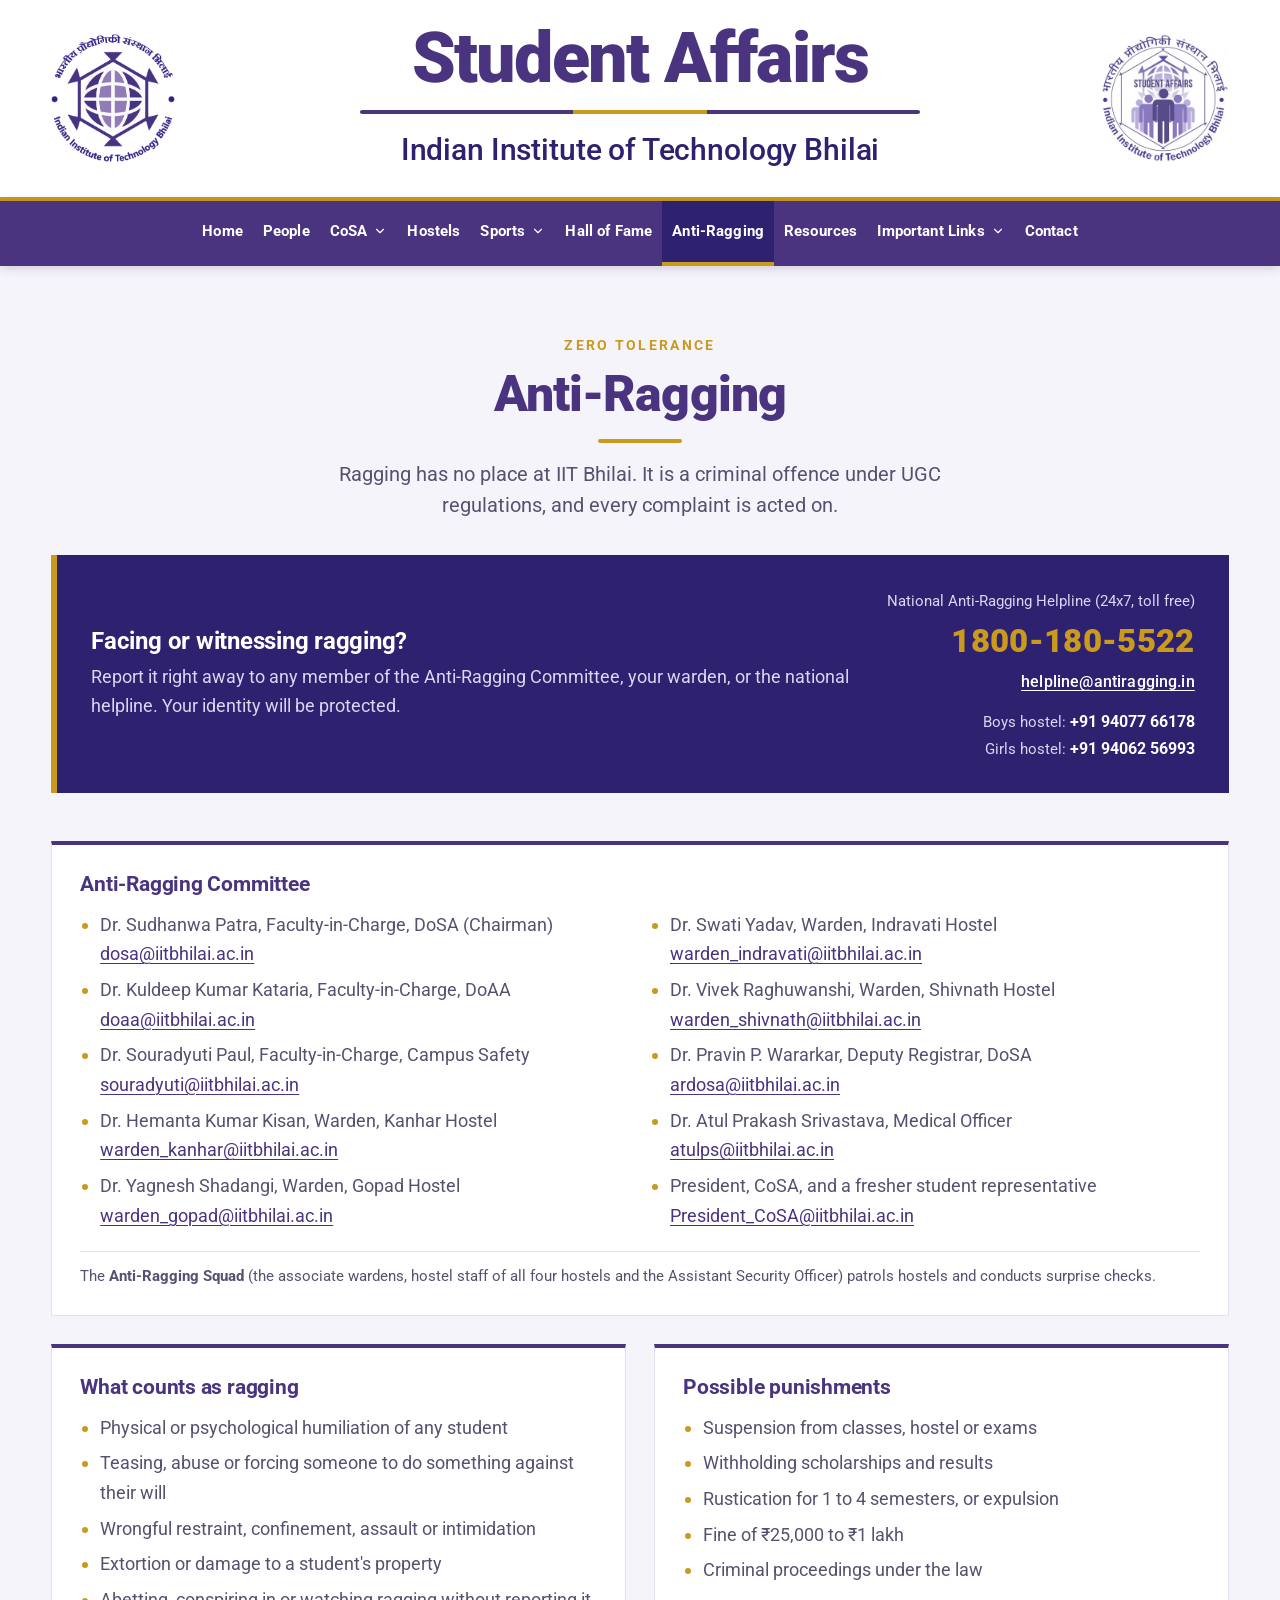
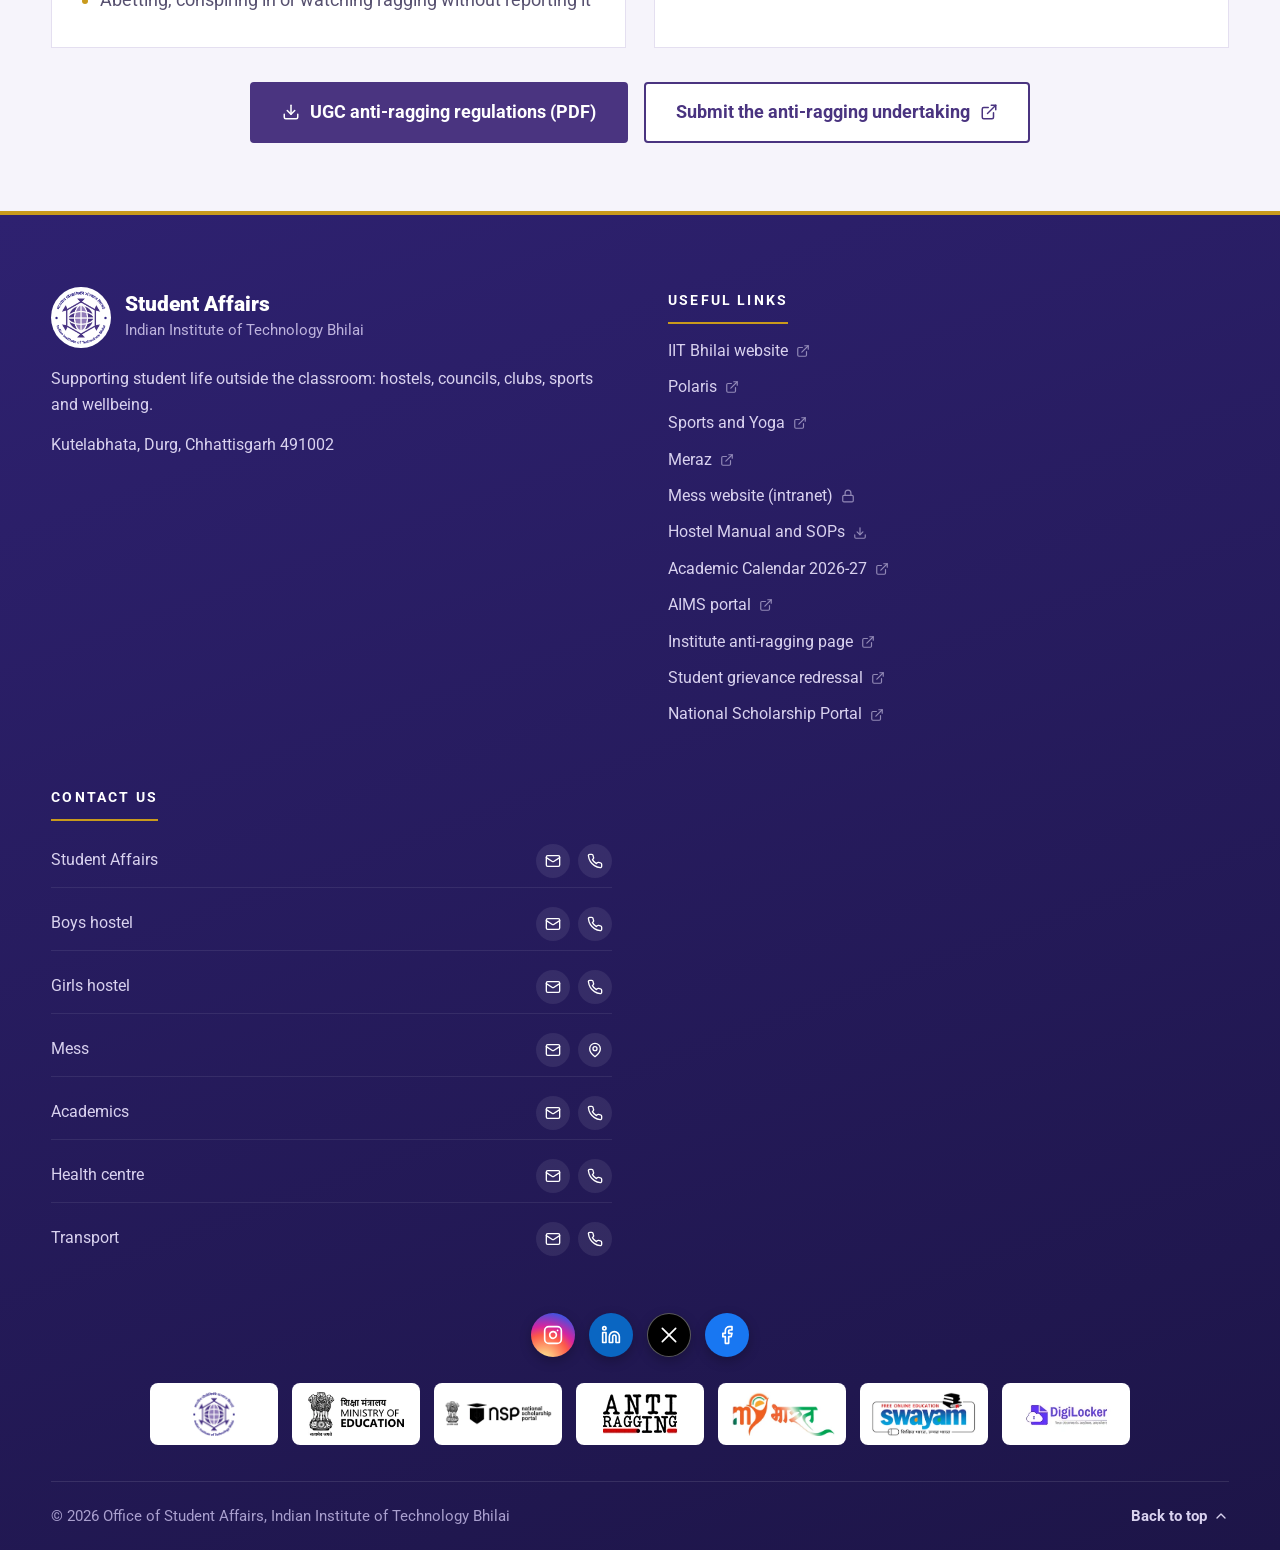
==== anti-ragging.html @ 5b567d20 "added separate pages for each section with shared navbar" ====
<!DOCTYPE html>
<html lang="en">
<head>
<meta charset="utf-8">
<meta name="viewport" content="width=device-width, initial-scale=1, viewport-fit=cover">
<meta name="color-scheme" content="light">
<meta name="description" content="Anti-ragging committee, helplines and UGC regulations at IIT Bhilai.">
<title>Anti-Ragging | Student Affairs, IIT Bhilai</title>
<link rel="icon" type="image/png" href="assets/img/logo/iit-bhilai-logo.png">
<link rel="preconnect" href="https://fonts.googleapis.com">
<link rel="preconnect" href="https://fonts.gstatic.com" crossorigin>
<link href="https://fonts.googleapis.com/css2?family=Roboto:wght@400;500;700;900&display=swap" rel="stylesheet">
<link rel="stylesheet" href="assets/css/style.css">
</head>
<body>
<span id="top"></span>

<svg width="0" height="0" style="position:absolute" aria-hidden="true">
  <symbol id="i-mail" viewBox="0 0 24 24"><rect width="20" height="16" x="2" y="4" rx="2"/><path d="m22 7-8.97 5.7a1.94 1.94 0 0 1-2.06 0L2 7"/></symbol>
  <symbol id="i-phone" viewBox="0 0 24 24"><path d="M22 16.92v3a2 2 0 0 1-2.18 2 19.79 19.79 0 0 1-8.63-3.07 19.5 19.5 0 0 1-6-6 19.79 19.79 0 0 1-3.07-8.67A2 2 0 0 1 4.11 2h3a2 2 0 0 1 2 1.72 12.84 12.84 0 0 0 .7 2.81 2 2 0 0 1-.45 2.11L8.09 9.91a16 16 0 0 0 6 6l1.27-1.27a2 2 0 0 1 2.11-.45 12.84 12.84 0 0 0 2.81.7A2 2 0 0 1 22 16.92z"/></symbol>
  <symbol id="i-ext" viewBox="0 0 24 24"><path d="M15 3h6v6"/><path d="M10 14 21 3"/><path d="M18 13v6a2 2 0 0 1-2 2H5a2 2 0 0 1-2-2V8a2 2 0 0 1 2-2h6"/></symbol>
  <symbol id="i-down" viewBox="0 0 24 24"><path d="m6 9 6 6 6-6"/></symbol>
  <symbol id="i-left" viewBox="0 0 24 24"><path d="m15 18-6-6 6-6"/></symbol>
  <symbol id="i-right" viewBox="0 0 24 24"><path d="m9 18 6-6-6-6"/></symbol>
  <symbol id="i-x" viewBox="0 0 24 24"><path d="M18 6 6 18M6 6l12 12"/></symbol>
  <symbol id="i-file" viewBox="0 0 24 24"><path d="M21 15v4a2 2 0 0 1-2 2H5a2 2 0 0 1-2-2v-4"/><path d="m7 10 5 5 5-5"/><path d="M12 15V3"/></symbol>
  <symbol id="i-insta" viewBox="0 0 24 24"><rect width="20" height="20" x="2" y="2" rx="5"/><path d="M16 11.37A4 4 0 1 1 12.63 8 4 4 0 0 1 16 11.37z"/><path d="M17.5 6.5h.01"/></symbol>
  <symbol id="i-linkedin" viewBox="0 0 24 24"><path d="M16 8a6 6 0 0 1 6 6v7h-4v-7a2 2 0 0 0-4 0v7h-4v-7a6 6 0 0 1 6-6z"/><rect width="4" height="12" x="2" y="9"/><circle cx="4" cy="4" r="2"/></symbol>
  <symbol id="i-fb" viewBox="0 0 24 24"><path d="M18 2h-3a5 5 0 0 0-5 5v3H7v4h3v8h4v-8h3l1-4h-4V7a1 1 0 0 1 1-1h3z"/></symbol>
  <symbol id="i-xlogo" viewBox="0 0 24 24"><path d="M4 4l16 16M20 4 4 20"/></symbol>
  <symbol id="i-yt" viewBox="0 0 24 24"><path d="M2.5 17a24.12 24.12 0 0 1 0-10 2 2 0 0 1 1.4-1.4 49.56 49.56 0 0 1 16.2 0A2 2 0 0 1 21.5 7a24.12 24.12 0 0 1 0 10 2 2 0 0 1-1.4 1.4 49.55 49.55 0 0 1-16.2 0A2 2 0 0 1 2.5 17"/><path d="m10 15 5-3-5-3z"/></symbol>
  <symbol id="i-pin" viewBox="0 0 24 24"><path d="M20 10c0 6-8 12-8 12s-8-6-8-12a8 8 0 0 1 16 0Z"/><circle cx="12" cy="10" r="3"/></symbol>
  <symbol id="i-lock" viewBox="0 0 24 24"><rect width="18" height="11" x="3" y="11" rx="2"/><path d="M7 11V7a5 5 0 0 1 10 0v4"/></symbol>
  <symbol id="i-web" viewBox="0 0 24 24"><circle cx="12" cy="12" r="10"/><path d="M12 2a14.5 14.5 0 0 0 0 20 14.5 14.5 0 0 0 0-20M2 12h20"/></symbol>
</svg>

<header class="masthead">
  <div class="wrap">
    <a class="logo-main" href="index.html"><img src="assets/img/logo/iit-bhilai-logo.png" alt="Indian Institute of Technology Bhilai logo" width="124" height="128"></a>
    <div class="titleblock">
      <h1>Student Affairs</h1>
      <div class="rule" role="presentation"></div>
      <p>Indian Institute of Technology Bhilai</p>
    </div>
    <div class="logo-2"><img src="assets/img/logo/student-affairs-logo.webp" alt="Student Affairs, IIT Bhilai logo" width="128" height="128"></div>
  </div>
</header>

<nav class="nav" aria-label="Main">
  <div class="wrap">
    <button class="nav-toggle" id="navToggle" aria-expanded="false" aria-controls="menu"><span class="bars"></span>Menu</button>
    <ul class="menu" id="menu">
      <li><a href="index.html">Home</a></li>
      <li><a href="people.html">People</a></li>
      <li class="has-sub"><a href="cosa.html">CoSA <svg class="ico caret"><use href="#i-down"/></svg></a>
        <ul class="sub">
          <li><a href="cosa.html#cosa">Council of Student Affairs<small>Council and major events</small></a></li>
          <li><a href="cosa.html#meraz">Meraz<small>The annual techno-cultural fest</small></a></li>
          <li><a href="cosa.html#clubs">Clubs<small>Cultural, sci-tech and societies</small></a></li>
        </ul>
      </li>
      <li><a href="hostels.html">Hostels</a></li>
      <li class="has-sub"><a href="sports.html">Sports <svg class="ico caret"><use href="#i-down"/></svg></a>
        <ul class="sub">
          <li><a href="sports.html#sports">Sports and grounds<small>Clubs, courts and Prayatna</small></a></li>
          <li><a href="sports.html#gym">Gym<small>Timings and photos</small></a></li>
          <li><a href="https://sportsandyoga.iitbhilai.ac.in/index.html" target="_blank" rel="noopener">Sports and Yoga site<small>Events, Prayatna and contact</small></a></li>
        </ul>
      </li>
      <li><a href="hall-of-fame.html">Hall of Fame</a></li>
      <li><a href="anti-ragging.html" class="active">Anti-Ragging</a></li>
      <li><a href="resources.html">Resources</a></li>
      <li class="has-sub"><a href="important-links.html">Important Links <svg class="ico caret"><use href="#i-down"/></svg></a>
        <ul class="sub">
          <li><a href="https://polaris.iitbhilai.ac.in/" target="_blank" rel="noopener">Polaris <svg class="ico ext-ico"><use href="#i-ext"/></svg></a></li>
          <li><a href="https://aimsportal.iitbhilai.ac.in/iitbhAims/" target="_blank" rel="noopener">AIMS portal <svg class="ico ext-ico"><use href="#i-ext"/></svg></a></li>
          <li><a href="https://mess.iitbhilai.ac.in/" target="_blank" rel="noopener">Mess website<small>Campus network only</small></a></li>
          <li><a href="https://meraz.iitbhilai.ac.in/" target="_blank" rel="noopener">Meraz <svg class="ico ext-ico"><use href="#i-ext"/></svg></a></li>
          <li><a href="https://www.iitbhilai.ac.in/index.php?pid=placement" target="_blank" rel="noopener">CCPS <svg class="ico ext-ico"><use href="#i-ext"/></svg></a></li>
          <li><a href="https://sac.iitbhilai.ac.in/" target="_blank" rel="noopener">Alumni <svg class="ico ext-ico"><use href="#i-ext"/></svg></a></li>
          <li><a href="important-links.html#portals">Government portals<small>Scholarships, helplines, learning</small></a></li>
        </ul>
      </li>
      <li><a href="contact.html">Contact</a></li>
    </ul>
  </div>
</nav>

<main>

<section id="anti-ragging" class="tint">
  <div class="wrap">
    <div class="head">
      <span class="eyebrow">Zero tolerance</span>
      <h2>Anti-Ragging</h2>
      <p class="lead">Ragging has no place at IIT Bhilai. It is a criminal offence under UGC regulations, and every complaint is acted on.</p>
    </div>
    <div class="alert">
      <div>
        <h3>Facing or witnessing ragging?</h3>
        <p>Report it right away to any member of the Anti-Ragging Committee, your warden, or the national helpline. Your identity will be protected.</p>
      </div>
      <div class="helpline">
        <small>National Anti-Ragging Helpline (24x7, toll free)</small>
        <a href="tel:18001805522">1800-180-5522</a>
        <a class="mail" href="mailto:helpline@antiragging.in">helpline@antiragging.in</a>
        <small class="hostel-lines">Boys hostel: <a href="tel:+919407766178">+91 94077 66178</a><br>Girls hostel: <a href="tel:+919406256993">+91 94062 56993</a></small>
      </div>
    </div>
    <div class="ar-grid">
      <div class="ar-card committee">
        <h3>Anti-Ragging Committee</h3>
        <ul>
          <li>Dr. Sudhanwa Patra, Faculty-in-Charge, DoSA (Chairman)<br><a href="mailto:dosa@iitbhilai.ac.in">dosa@iitbhilai.ac.in</a></li>
          <li>Dr. Kuldeep Kumar Kataria, Faculty-in-Charge, DoAA<br><a href="mailto:doaa@iitbhilai.ac.in">doaa@iitbhilai.ac.in</a></li>
          <li>Dr. Souradyuti Paul, Faculty-in-Charge, Campus Safety<br><a href="mailto:souradyuti@iitbhilai.ac.in">souradyuti@iitbhilai.ac.in</a></li>
          <li>Dr. Hemanta Kumar Kisan, Warden, Kanhar Hostel<br><a href="mailto:warden_kanhar@iitbhilai.ac.in">warden_kanhar@iitbhilai.ac.in</a></li>
          <li>Dr. Yagnesh Shadangi, Warden, Gopad Hostel<br><a href="mailto:warden_gopad@iitbhilai.ac.in">warden_gopad@iitbhilai.ac.in</a></li>
          <li>Dr. Swati Yadav, Warden, Indravati Hostel<br><a href="mailto:warden_indravati@iitbhilai.ac.in">warden_indravati@iitbhilai.ac.in</a></li>
          <li>Dr. Vivek Raghuwanshi, Warden, Shivnath Hostel<br><a href="mailto:warden_shivnath@iitbhilai.ac.in">warden_shivnath@iitbhilai.ac.in</a></li>
          <li>Dr. Pravin P. Wararkar, Deputy Registrar, DoSA<br><a href="mailto:ardosa@iitbhilai.ac.in">ardosa@iitbhilai.ac.in</a></li>
          <li>Dr. Atul Prakash Srivastava, Medical Officer<br><a href="mailto:atulps@iitbhilai.ac.in">atulps@iitbhilai.ac.in</a></li>
          <li>President, CoSA, and a fresher student representative<br><a href="mailto:President_CoSA@iitbhilai.ac.in">President_CoSA@iitbhilai.ac.in</a></li>
        </ul>
        <p class="ar-note">The <b>Anti-Ragging Squad</b> (the associate wardens, hostel staff of all four hostels and the Assistant Security Officer) patrols hostels and conducts surprise checks.</p>
      </div>
      <div class="ar-card">
        <h3>What counts as ragging</h3>
        <ul>
          <li>Physical or psychological humiliation of any student</li>
          <li>Teasing, abuse or forcing someone to do something against their will</li>
          <li>Wrongful restraint, confinement, assault or intimidation</li>
          <li>Extortion or damage to a student's property</li>
          <li>Abetting, conspiring in or watching ragging without reporting it</li>
        </ul>
      </div>
      <div class="ar-card">
        <h3>Possible punishments</h3>
        <ul>
          <li>Suspension from classes, hostel or exams</li>
          <li>Withholding scholarships and results</li>
          <li>Rustication for 1 to 4 semesters, or expulsion</li>
          <li>Fine of ₹25,000 to ₹1 lakh</li>
          <li>Criminal proceedings under the law</li>
        </ul>
      </div>
    </div>
    <div class="btns">
      <a class="btn primary" href="assets/docs/anti-ragging-ugc-regulations.pdf" target="_blank" rel="noopener"><svg class="ico"><use href="#i-file"/></svg>UGC anti-ragging regulations (PDF)</a>
      <a class="btn ghost" href="https://www.antiragging.in/" target="_blank" rel="noopener">Submit the anti-ragging undertaking <svg class="ico"><use href="#i-ext"/></svg></a>
    </div>
  </div>
</section>

</main>

<footer class="site-footer">
  <div class="wrap">
    <div class="f-grid">
      <div>
        <div class="f-brand"><img src="assets/img/logo/iit-bhilai-logo.png" alt="" width="60" height="62"><div><strong>Student Affairs</strong><span>Indian Institute of Technology Bhilai</span></div></div>
        <p>Supporting student life outside the classroom: hostels, councils, clubs, sports and wellbeing.</p>
        <p>Kutelabhata, Durg, Chhattisgarh 491002</p>
      </div>
      <div>
        <p class="f-title">Useful links</p>
        <ul class="f-list">
          <li><a href="https://www.iitbhilai.ac.in/" target="_blank" rel="noopener">IIT Bhilai website <svg class="ico"><use href="#i-ext"/></svg></a></li>
          <li><a href="https://polaris.iitbhilai.ac.in/" target="_blank" rel="noopener">Polaris <svg class="ico"><use href="#i-ext"/></svg></a></li>
          <li><a href="https://sportsandyoga.iitbhilai.ac.in/index.html" target="_blank" rel="noopener">Sports and Yoga <svg class="ico"><use href="#i-ext"/></svg></a></li>
          <li><a href="https://meraz.iitbhilai.ac.in/" target="_blank" rel="noopener">Meraz <svg class="ico"><use href="#i-ext"/></svg></a></li>
          <li><a href="https://mess.iitbhilai.ac.in/" target="_blank" rel="noopener">Mess website (intranet) <svg class="ico"><use href="#i-lock"/></svg></a></li>
          <li><a href="assets/docs/Hostel%20Manual%20_Updated(new).pdf" target="_blank" rel="noopener">Hostel Manual and SOPs <svg class="ico"><use href="#i-file"/></svg></a></li>
          <li><a href="https://www.iitbhilai.ac.in/index.php?pid=acad_course_2026_27M" target="_blank" rel="noopener">Academic Calendar 2026-27 <svg class="ico"><use href="#i-ext"/></svg></a></li>
          <li><a href="https://aimsportal.iitbhilai.ac.in/iitbhAims/" target="_blank" rel="noopener">AIMS portal <svg class="ico"><use href="#i-ext"/></svg></a></li>
          <li><a href="https://www.iitbhilai.ac.in/index.php?pid=anti_ragging" target="_blank" rel="noopener">Institute anti-ragging page <svg class="ico"><use href="#i-ext"/></svg></a></li>
          <li><a href="https://www.iitbhilai.ac.in/index.php?pid=student_grievance" target="_blank" rel="noopener">Student grievance redressal <svg class="ico"><use href="#i-ext"/></svg></a></li>
          <li><a href="https://scholarships.gov.in/" target="_blank" rel="noopener">National Scholarship Portal <svg class="ico"><use href="#i-ext"/></svg></a></li>
        </ul>
      </div>
      <div>
        <p class="f-title">Contact us</p>
        <ul class="f-list f-contacts">
          <li><span>Student Affairs</span><span class="acts"><a href="mailto:studentaffairs@iitbhilai.ac.in" aria-label="Email Student Affairs"><svg class="ico"><use href="#i-mail"/></svg></a><a href="tel:07882991608" aria-label="Call Student Affairs"><svg class="ico"><use href="#i-phone"/></svg></a></span></li>
          <li><span>Boys hostel</span><span class="acts"><a href="mailto:hostel_gopad@iitbhilai.ac.in" aria-label="Email boys hostel"><svg class="ico"><use href="#i-mail"/></svg></a><a href="tel:+919424283715" aria-label="Call boys hostel"><svg class="ico"><use href="#i-phone"/></svg></a></span></li>
          <li><span>Girls hostel</span><span class="acts"><a href="mailto:hostel_indravati@iitbhilai.ac.in" aria-label="Email girls hostel"><svg class="ico"><use href="#i-mail"/></svg></a><a href="tel:+919406256993" aria-label="Call girls hostel"><svg class="ico"><use href="#i-phone"/></svg></a></span></li>
          <li><span>Mess</span><span class="acts"><a href="mailto:messcoordinator@iitbhilai.ac.in" aria-label="Email the mess coordinator"><svg class="ico"><use href="#i-mail"/></svg></a><a href="https://maps.app.goo.gl/VnPGnJqzifBFkQjk9" target="_blank" rel="noopener" aria-label="Mess location on Google Maps"><svg class="ico"><use href="#i-pin"/></svg></a></span></li>
          <li><span>Academics</span><span class="acts"><a href="mailto:academics@iitbhilai.ac.in" aria-label="Email academics office"><svg class="ico"><use href="#i-mail"/></svg></a><a href="tel:07882991609" aria-label="Call academics office"><svg class="ico"><use href="#i-phone"/></svg></a></span></li>
          <li><span>Health centre</span><span class="acts"><a href="mailto:healthcenter@iitbhilai.ac.in" aria-label="Email health centre"><svg class="ico"><use href="#i-mail"/></svg></a><a href="tel:+919424283691" aria-label="Call health centre"><svg class="ico"><use href="#i-phone"/></svg></a></span></li>
          <li><span>Transport</span><span class="acts"><a href="mailto:traveldesk@iitbhilai.ac.in" aria-label="Email travel desk"><svg class="ico"><use href="#i-mail"/></svg></a><a href="tel:+919907940717" aria-label="Call travel desk"><svg class="ico"><use href="#i-phone"/></svg></a></span></li>
        </ul>
      </div>
    </div>
    <div class="f-social" aria-label="Social media">
      <a href="https://www.instagram.com/cosa_iitbhilai/" target="_blank" rel="noopener" class="s-insta" aria-label="CoSA on Instagram"><svg class="ico"><use href="#i-insta"/></svg></a>
      <a href="https://www.linkedin.com/school/iit-bhilai/" target="_blank" rel="noopener" class="s-linkedin" aria-label="IIT Bhilai on LinkedIn"><svg class="ico"><use href="#i-linkedin"/></svg></a>
      <a href="https://x.com/IIT_Bhilai" target="_blank" rel="noopener" class="s-x" aria-label="IIT Bhilai on X"><svg class="ico"><use href="#i-xlogo"/></svg></a>
      <a href="https://www.facebook.com/iit.bh/" target="_blank" rel="noopener" class="s-fb" aria-label="IIT Bhilai on Facebook"><svg class="ico"><use href="#i-fb"/></svg></a>
      <!-- <a href="https://youtube.com/@smp_iit_bhilai" target="_blank" rel="noopener" class="s-yt" aria-label="SMP IIT Bhilai on YouTube"><svg class="ico"><use href="#i-yt"/></svg></a> -->
    </div>
    <div class="f-logos" aria-label="Useful websites">
      <a href="https://www.iitbhilai.ac.in/" target="_blank" rel="noopener" title="IIT Bhilai"><img src="assets/img/logo/iit-bhilai-logo.png" alt="IIT Bhilai" loading="lazy"></a>
      <a href="https://www.education.gov.in/" target="_blank" rel="noopener" title="Ministry of Education"><img src="assets/img/footer/moe.webp" alt="Ministry of Education" loading="lazy"></a>
      <a href="https://scholarships.gov.in/" target="_blank" rel="noopener" title="National Scholarship Portal"><img src="assets/img/footer/nsp.webp" alt="National Scholarship Portal" loading="lazy"></a>
      <a href="https://www.antiragging.in/" target="_blank" rel="noopener" title="National Anti-Ragging Portal"><img src="assets/img/footer/antiragging.webp" alt="National Anti-Ragging Portal" loading="lazy"></a>
      <a href="https://mybharat.gov.in/" target="_blank" rel="noopener" title="MY Bharat"><img src="assets/img/footer/mybharat.webp" alt="MY Bharat" loading="lazy"></a>
      <a href="https://swayam.gov.in/" target="_blank" rel="noopener" title="SWAYAM"><img src="assets/img/footer/swayam.webp" alt="SWAYAM" loading="lazy"></a>
      <a href="https://www.digilocker.gov.in/" target="_blank" rel="noopener" title="DigiLocker"><img src="assets/img/footer/digilocker.webp" alt="DigiLocker" loading="lazy"></a>
    </div>
    <div class="f-bottom">
      <span>&copy; 2026 Office of Student Affairs, Indian Institute of Technology Bhilai</span>
      <a class="to-top" href="#top">Back to top <svg class="ico"><use href="#i-down"/></svg></a>
    </div>
  </div>
</footer>

<script src="assets/js/main.js"></script>
</body>
</html>
---- assets/css/style.css ----
:root{
  --purple:#4a3480;
  --purple-deep:#2e2170;
  --purple-ink:#1d1548;
  --lilac:#907cb8;
  --gold:#c99a1c;
  --ink:#1f1a33;
  --muted:#575170;
  --line:#e4dff0;
  --tint:#f6f4fb;
  --bg:#ffffff;
  --display:Roboto,"Helvetica Neue",Arial,sans-serif;
  --font:Roboto,"Helvetica Neue",Arial,sans-serif;
  --nav-h:62px;
  color-scheme:light;
  box-sizing:border-box;
  padding-top:env(safe-area-inset-top,0px);
  padding-bottom:env(safe-area-inset-bottom,0px);
}
html{scroll-behavior:smooth;scroll-padding-top:calc(env(safe-area-inset-top,0px) + var(--nav-h) + 8px)}
*,*::before,*::after{box-sizing:border-box}
body{margin:0;background:var(--bg);color:var(--ink);font-family:var(--font);font-size:18px;line-height:1.65;-webkit-font-smoothing:antialiased}
img{max-width:100%;display:block}
a{color:var(--purple);text-decoration-thickness:1px;text-underline-offset:3px}
a:hover{color:var(--purple-deep)}
:focus-visible{outline:3px solid var(--gold);outline-offset:2px;border-radius:2px}
.wrap{width:min(1680px,100% - 8vw);margin-inline:auto}
.narrow{max-width:1180px;margin-inline:auto}
.sr-only{position:absolute;width:1px;height:1px;padding:0;margin:-1px;overflow:hidden;clip:rect(0 0 0 0);white-space:nowrap;border:0}
.ico{width:18px;height:18px;flex:none;fill:none;stroke:currentColor;stroke-width:2;stroke-linecap:round;stroke-linejoin:round}

/* Masthead */
.masthead{background:var(--bg);border-bottom:4px solid var(--gold)}
.masthead .wrap{display:grid;grid-template-columns:150px 1fr 150px;align-items:center;gap:24px;padding:22px 0}
.masthead img{width:124px;height:auto}
.titleblock{text-align:center}
.titleblock h1{margin:0;font-family:var(--display);font-size:clamp(2.4rem,5.6vw,4.4rem);line-height:1.05;font-weight:900;color:var(--purple);letter-spacing:-.025em}
.rule{width:min(560px,80%);height:4px;margin:14px auto 12px;border-radius:2px;background:linear-gradient(90deg,var(--purple) 0 38%,var(--gold) 38% 62%,var(--purple) 62% 100%)}
.titleblock p{margin:0;font-family:var(--display);font-size:clamp(1.15rem,2.5vw,1.85rem);font-weight:500;color:var(--purple-deep);letter-spacing:-.005em}

/* Nav */
.nav{position:sticky;top:env(safe-area-inset-top,0px);z-index:40;background:var(--purple);box-shadow:0 2px 10px rgba(29,21,72,.18)}
.nav ul{list-style:none;margin:0;padding:0}
.menu{display:flex;flex-wrap:wrap;justify-content:center}
.menu>li{position:relative}
.nav a{display:flex;align-items:center;gap:6px;padding:18px 20px;color:#fff;text-decoration:none;font-size:1.05rem;font-weight:700;letter-spacing:.01em;border-bottom:4px solid transparent;white-space:nowrap}
.nav a:hover{background:var(--purple-deep);color:#fff}
.nav a.active{border-bottom-color:var(--gold);background:var(--purple-deep)}
.caret{width:14px;height:14px;transition:transform .15s}
.has-sub:hover .caret,.has-sub:focus-within .caret{transform:rotate(180deg)}
.sub{position:absolute;left:0;top:100%;min-width:230px;background:#fff;border-top:4px solid var(--gold);box-shadow:0 14px 34px rgba(29,21,72,.22);padding:6px 0;opacity:0;visibility:hidden;transform:translateY(6px);transition:opacity .15s,transform .15s,visibility .15s}
.has-sub:hover .sub,.has-sub:focus-within .sub{opacity:1;visibility:visible;transform:none}
.sub a{color:var(--purple);border-bottom:0;padding:12px 20px;font-size:1rem;border-left:4px solid transparent}
.sub a:hover{background:var(--tint);color:var(--purple-deep)}
.sub a.active{background:var(--tint);border-left-color:var(--gold);color:var(--purple-deep)}
.sub small{display:block;font-weight:400;color:var(--muted);font-size:.85rem;margin-top:1px}
.sub a{flex-direction:column;align-items:flex-start;gap:0}
.nav-toggle{display:none;background:none;border:0;color:#fff;font:inherit;font-weight:700;font-size:1.1rem;padding:16px 0;cursor:pointer;width:100%;text-align:left}
.nav-toggle .bars{display:inline-block;width:22px;height:2px;background:#fff;box-shadow:0 7px 0 #fff,0 -7px 0 #fff;margin-right:14px;vertical-align:middle}

/* Sections */
section{padding:68px 0}
section.tint{background:var(--tint)}
.head{text-align:center;margin-bottom:34px}
.eyebrow{display:block;margin-bottom:8px;color:var(--gold);font-weight:700;font-size:.9rem;letter-spacing:.16em;text-transform:uppercase}
h2{margin:0 0 16px;font-family:var(--display);font-size:clamp(2.1rem,4.2vw,3.1rem);line-height:1.15;color:var(--purple);font-weight:900;letter-spacing:-.02em;text-align:center}
h2::after{content:"";display:block;width:84px;height:4px;margin:16px auto 0;border-radius:2px;background:var(--gold)}
h3{margin:0 0 6px;font-family:var(--display);font-size:1.3rem;line-height:1.3;color:var(--ink);font-weight:700;letter-spacing:-.01em}
.lead{font-size:1.25rem;line-height:1.55;color:var(--muted);max-width:60ch;margin:0 auto;text-align:center}
.subhead{margin:48px 0 20px;text-align:center}
.subhead h3{font-size:clamp(1.5rem,2.6vw,2rem);color:var(--purple);font-weight:900}
.subhead p{margin:0 auto;color:var(--muted);max-width:60ch}

/* Buttons */
.btns{display:flex;flex-wrap:wrap;gap:16px;margin-top:34px;justify-content:center}
.btn{display:inline-flex;align-items:center;gap:10px;padding:14px 30px;border-radius:4px;font-weight:700;text-decoration:none;font-size:1.1rem;border:2px solid var(--purple);transition:background .15s,color .15s;cursor:pointer;font-family:inherit}
.btn.primary{background:var(--purple);color:#fff}
.btn.primary:hover{background:var(--purple-deep);border-color:var(--purple-deep);color:#fff}
.btn.ghost{background:#fff;color:var(--purple)}
.btn.ghost:hover{background:var(--tint)}
.btn.gold{background:var(--gold);border-color:var(--gold);color:var(--purple-ink)}
.btn.gold:hover{background:#b48814;border-color:#b48814;color:var(--purple-ink)}

/* Hero slider */
#home{padding:0 0 64px}
.slider{position:relative;overflow:hidden;background:var(--purple-ink);height:clamp(260px,40vw,580px)}
.track{display:flex;height:100%;transition:transform .7s cubic-bezier(.65,0,.35,1)}
.slide{position:relative;flex:0 0 100%;height:100%;margin:0}
.slide img{width:100%;height:100%;object-fit:cover}
.slide::after{content:"";position:absolute;inset:auto 0 0 0;height:45%;background:linear-gradient(to top,rgba(29,21,72,.78),transparent)}
.slide.plain::after{display:none}
.slide figcaption{position:absolute;z-index:1;left:0;bottom:0;padding:0 4vw 54px;color:#fff;max-width:900px}
.slide figcaption strong{display:block;font-family:var(--display);font-size:clamp(1.3rem,2.6vw,2.2rem);font-weight:900;letter-spacing:-.01em;line-height:1.2}
.slide figcaption span{display:block;font-size:clamp(.95rem,1.3vw,1.15rem);color:#e9e4f6}
.sl-btn{position:absolute;z-index:2;top:50%;transform:translateY(-50%);width:52px;height:52px;border-radius:50%;border:0;background:rgba(255,255,255,.18);color:#fff;display:grid;place-items:center;cursor:pointer;backdrop-filter:blur(4px);transition:background .15s}
.sl-btn:hover{background:rgba(255,255,255,.34)}
.sl-btn .ico{width:26px;height:26px}
.sl-btn.prev{left:2vw}
.sl-btn.next{right:2vw}
.dots{position:absolute;z-index:2;bottom:20px;left:0;right:0;display:flex;justify-content:center;gap:10px}
.dots button{width:12px;height:12px;border-radius:50%;border:2px solid #fff;background:transparent;padding:0;cursor:pointer}
.dots button[aria-current="true"]{background:var(--gold);border-color:var(--gold)}
.intro{text-align:center;padding-top:52px}
.intro h2{font-size:clamp(2.6rem,6.6vw,5rem);line-height:1.05;letter-spacing:-.035em;margin-bottom:24px}
.intro h2::after{width:110px;height:5px;margin-top:22px}
.intro .lead{max-width:50ch}
.quick{display:grid;grid-template-columns:repeat(6,1fr);margin-top:40px;border:1px solid var(--line);border-top:4px solid var(--gold);background:#fff}
.quick a{display:block;padding:22px 14px;text-decoration:none;color:var(--purple);font-weight:700;font-size:1.1rem;border-right:1px solid var(--line)}
.quick a:last-child{border-right:0}
.quick a:hover{background:var(--tint);color:var(--purple-deep)}

/* About rows */
.rows{margin:0 auto;padding:0;list-style:none;border-top:1px solid var(--line);max-width:1180px}
.rows li{display:grid;grid-template-columns:260px 1fr;gap:32px;padding:24px 0;border-bottom:1px solid var(--line)}
.rows strong{color:var(--purple);font-family:var(--display);font-size:1.2rem}
.rows span{color:var(--muted)}

/* People */
.people{display:grid;grid-template-columns:repeat(auto-fit,minmax(min(240px,100%),1fr));gap:36px;max-width:1380px;margin:0 auto}
.person{border-top:4px solid var(--purple);padding-top:22px;text-align:center}
.avatar{width:84px;height:84px;border-radius:50%;background:var(--purple);color:#fff;display:grid;place-items:center;font-family:var(--display);font-weight:700;font-size:1.5rem;margin:0 auto 16px;overflow:hidden}
.avatar img{width:100%;height:100%;object-fit:cover}
.person:nth-child(even) .avatar{background:var(--lilac)}
.person .role{color:var(--purple);font-weight:700;margin:0;font-size:1.1rem;line-height:1.35}
.person .name{color:var(--ink);margin:4px 0 0;font-weight:500}
.person .mail{display:inline-block;margin-top:6px;font-size:.92rem;word-break:break-all}
.person .name small{display:block;color:var(--muted);font-weight:400;font-size:.88rem}
.person .mail+.name{margin-top:16px}
.avatar.code{font-size:1.05rem;letter-spacing:.02em}
.wardens{grid-template-columns:repeat(auto-fit,minmax(min(250px,100%),1fr))}
.wardens .person{background:var(--tint);padding:24px 18px 26px}
.source{text-align:center;margin:28px 0 0;font-size:.9rem;color:var(--muted)}
.hostel dd a{overflow-wrap:anywhere;font-size:.92rem}

/* CoSA */
.cosa-top{display:grid;grid-template-columns:minmax(0,340px) 1fr;gap:56px;align-items:center;max-width:1180px;margin:0 auto}
.cosa-badge{text-align:center}
.cosa-badge img{width:180px;height:180px;border-radius:50%;margin:0 auto 18px;border:4px solid #fff;box-shadow:0 0 0 4px var(--gold)}
.cosa-badge p{margin:0;color:var(--purple);font-weight:700;font-size:1.2rem}
.quote{margin:0;padding:30px 34px;background:#fff;border-left:5px solid var(--gold);box-shadow:0 10px 30px rgba(29,21,72,.07)}
.quote p{margin:0 0 14px;color:var(--muted);font-size:1.1rem}
.quote footer{display:flex;align-items:center;gap:14px;font-weight:700;color:var(--purple)}
.quote footer img{width:52px;height:52px;border-radius:50%;object-fit:cover}
.quote footer small{display:block;font-weight:400;color:var(--muted)}
.events{display:grid;grid-template-columns:repeat(auto-fit,minmax(min(250px,100%),1fr));gap:28px}
.event{background:#fff;border:1px solid var(--line);overflow:hidden}
.event img{width:100%;aspect-ratio:3/2;object-fit:cover}
.event div{padding:20px 22px 24px}
.event h4{margin:0 0 6px;color:var(--purple);font-size:1.2rem}
.event p{margin:0;color:var(--muted);font-size:1rem}
.festivals{margin:28px auto 0;text-align:center;color:var(--muted);max-width:70ch}

/* Clubs */
.chips{display:flex;flex-wrap:wrap;justify-content:center;gap:10px;margin-bottom:36px}
.chip{border:2px solid var(--purple);background:#fff;color:var(--purple);font:inherit;font-weight:700;font-size:1rem;padding:9px 22px;border-radius:999px;cursor:pointer}
.chip:hover{background:var(--tint)}
.chip[aria-pressed="true"]{background:var(--purple);color:#fff}
.clubs{display:grid;grid-template-columns:repeat(auto-fill,minmax(min(300px,100%),1fr));gap:24px}
.club{display:flex;flex-direction:column;background:#fff;border:1px solid var(--line);border-top:4px solid var(--purple);padding:24px;transition:box-shadow .2s,transform .2s}
.club:hover{box-shadow:0 14px 30px rgba(29,21,72,.1);transform:translateY(-2px)}
.club[hidden]{display:none}
.club-head{display:flex;align-items:center;gap:16px;margin-bottom:12px}
.club-head img{width:60px;height:60px;border-radius:50%;object-fit:contain;background:#fff;border:1px solid var(--line);padding:4px;flex:none}
.club-head h3{margin:0;font-size:1.15rem}
.tag{display:inline-block;font-size:.78rem;font-weight:700;letter-spacing:.06em;text-transform:uppercase;color:var(--gold)}
.club p{margin:0 0 16px;color:var(--muted);font-size:1rem;flex:1}
.club .links{display:flex;flex-wrap:wrap;gap:14px;font-weight:700;font-size:.95rem}
.club .links a{display:inline-flex;align-items:center;gap:6px}
.club .links .ico{width:16px;height:16px}

/* Meraz */
.meraz{display:grid;grid-template-columns:1fr 1.1fr;gap:56px;align-items:center;max-width:1380px;margin:0 auto}
.meraz-copy p{color:var(--muted);margin:0 0 16px}
.meraz-copy ul{margin:0 0 8px;padding:0;list-style:none;display:grid;grid-template-columns:1fr 1fr;gap:10px 24px}
.meraz-copy li{position:relative;padding-left:20px;font-weight:500}
.meraz-copy li::before{content:"";position:absolute;left:0;top:.62em;width:9px;height:9px;background:var(--gold);border-radius:2px}
.meraz-copy .btns{justify-content:flex-start}
.video{position:relative;aspect-ratio:16/9;background:#000;overflow:hidden;box-shadow:0 18px 40px rgba(29,21,72,.2)}
.video button{all:unset;position:absolute;inset:0;cursor:pointer}
.video img{width:100%;height:100%;object-fit:cover;opacity:.85;transition:opacity .2s}
.video button:hover img{opacity:1}
.video .play{position:absolute;left:50%;top:50%;transform:translate(-50%,-50%);width:84px;height:84px;border-radius:50%;background:var(--gold);display:grid;place-items:center;box-shadow:0 8px 24px rgba(0,0,0,.35)}
.video .play svg{width:34px;height:34px;fill:var(--purple-ink);stroke:none;margin-left:5px}
.video .label{position:absolute;left:18px;bottom:14px;color:#fff;font-weight:700;text-shadow:0 1px 6px rgba(0,0,0,.6)}
.video iframe{position:absolute;inset:0;width:100%;height:100%;border:0}
.glimpses{display:grid;grid-template-columns:repeat(6,1fr);gap:12px}

/* Photo tiles (shared by galleries) */
.tile{position:relative;margin:0;overflow:hidden;background:var(--line);cursor:zoom-in;border:0;padding:0;display:block;width:100%}
.tile img{width:100%;height:100%;aspect-ratio:4/3;object-fit:cover;transition:transform .4s}
.tile:hover img{transform:scale(1.04)}
.tile figcaption,.tile .cap{position:absolute;left:0;right:0;bottom:0;padding:26px 14px 12px;color:#fff;font-weight:700;font-size:.98rem;text-align:left;background:linear-gradient(to top,rgba(29,21,72,.85),transparent)}

/* Sports */
.sports{display:grid;grid-template-columns:repeat(auto-fill,minmax(min(250px,100%),1fr));gap:24px}
.sport{background:#fff;border:1px solid var(--line);overflow:hidden}
.sport img{width:100%;aspect-ratio:3/2;object-fit:cover}
.sport div{padding:18px 20px 22px}
.sport h3{color:var(--purple);margin-bottom:4px}
.sport p{margin:0;color:var(--muted);font-size:.98rem}
.note{max-width:1180px;margin:28px auto 0;padding:22px 26px;background:#fff;border-left:5px solid var(--gold);color:var(--muted)}
.note strong{color:var(--purple)}

/* Gym */
.gym-facts{display:grid;grid-template-columns:repeat(3,1fr);max-width:1180px;margin:0 auto 32px;border:1px solid var(--line);border-top:4px solid var(--gold);background:#fff}
.gym-facts div{padding:24px 26px;border-right:1px solid var(--line);text-align:center}
.gym-facts div:last-child{border-right:0}
.gym-facts strong{display:block;color:var(--purple);font-size:1.5rem;font-weight:900;line-height:1.2}
.gym-facts span{color:var(--muted);font-size:1rem}
.equip{display:grid;grid-template-columns:repeat(4,1fr);gap:16px}
.equip .wide{grid-column:span 2}
.equip .wide img{aspect-ratio:8/3}
.kit{display:grid;grid-template-columns:repeat(auto-fit,minmax(min(280px,100%),1fr));gap:20px;margin-top:32px}
.kit div{background:var(--tint);padding:24px 26px;border-top:4px solid var(--purple)}
.kit h4{margin:0 0 12px;color:var(--purple);font-size:1.2rem}
.kit ul{margin:0;padding:0;list-style:none;display:flex;flex-wrap:wrap;gap:8px}
.kit li{background:#fff;border:1px solid var(--line);border-radius:999px;padding:5px 14px;font-size:.95rem;font-weight:500}

/* Hostels */
.hostel-intro{display:grid;grid-template-columns:minmax(0,640px) 1fr;gap:32px;align-items:center;max-width:1380px;margin:0 auto 28px}
.hostel-intro img{width:100%;height:auto;border-bottom:4px solid var(--gold)}
.hostel-intro h3{color:var(--purple);font-size:1.4rem;margin-bottom:8px}
.hostel-intro p{margin:0;color:var(--muted)}
.hostels{display:grid;grid-template-columns:repeat(4,1fr);gap:20px;max-width:1380px;margin:0 auto}
.hostel{display:flex;flex-direction:column;background:#fff;border:1px solid var(--line);border-top:4px solid var(--purple);overflow:hidden}
.hostel.girls{border-top-color:var(--lilac)}
.hostel.first{border-top-color:var(--gold)}
.h-photo{position:relative;aspect-ratio:16/10;background:var(--tint)}
.h-photo img{position:absolute;inset:0;width:100%;height:100%;object-fit:cover}
.h-ph{position:absolute;inset:0;display:grid;place-content:center;text-align:center;background:linear-gradient(135deg,var(--purple-deep),var(--purple) 60%,var(--lilac));color:#fff}
.h-ph span{font-size:2.4rem;font-weight:900;letter-spacing:.04em;line-height:1}
.h-ph small{margin-top:6px;font-size:.8rem;letter-spacing:.12em;text-transform:uppercase;color:#dcd5f0}
.hostel .code{position:absolute;left:12px;top:12px;background:var(--purple);color:#fff;font-weight:700;font-size:.8rem;padding:3px 10px;border-radius:3px;letter-spacing:.04em}
.hostel.girls .code{background:var(--lilac)}
.hostel.first .code{background:var(--gold);color:var(--purple-ink)}
.h-body{padding:18px 18px 8px;display:flex;flex-direction:column;flex:1}
.hostel h3{color:var(--purple);margin-bottom:4px}
.hostel dl{margin:6px 0 12px;display:grid;grid-template-columns:auto 1fr;gap:4px 14px;font-size:.95rem}
.hostel dt{color:var(--muted)}
.hostel dd{margin:0;font-weight:500}
.h-staff{margin-top:auto;border-top:1px solid var(--line);padding-top:10px}
.h-staff .member:first-child{border-top:0;padding-top:0}
.amenities{display:grid;grid-template-columns:repeat(auto-fit,minmax(min(260px,100%),1fr));gap:0;margin-top:32px;border-top:1px solid var(--line);border-left:1px solid var(--line);background:#fff}
.amenity{padding:22px 22px 24px;border-right:1px solid var(--line);border-bottom:1px solid var(--line)}
.amenity h4{margin:0 0 4px;color:var(--purple);font-size:1.1rem}
.amenity p{margin:0;color:var(--muted);font-size:.98rem}
.acc{max-width:1000px;margin:0 auto;border-top:1px solid var(--line)}
details{border-bottom:1px solid var(--line)}
summary{list-style:none;cursor:pointer;padding:20px 48px 20px 0;font-family:var(--display);font-weight:700;font-size:1.25rem;position:relative}
summary::-webkit-details-marker{display:none}
summary::after{content:"+";position:absolute;right:8px;top:50%;transform:translateY(-50%);font-size:1.8rem;color:var(--purple);font-family:var(--font);font-weight:400}
details[open] summary::after{content:"\2212"}
details p{margin:0 0 22px;color:var(--muted);max-width:70ch}

/* Location snippets */
.loc{display:flex;gap:10px;align-items:flex-start;margin:0 0 10px;color:var(--muted);font-size:1rem}
.loc .ico{color:var(--gold);margin-top:4px}
.loc b{color:var(--ink)}
.loc.center{justify-content:center;text-align:left;max-width:1180px;margin:36px auto 0}
.loc-card{display:grid;grid-template-rows:260px auto;background:#fff;border:1px solid var(--line);border-top:4px solid var(--gold);overflow:hidden}
.loc-card iframe{width:100%;height:100%;border:0;display:block}
.loc-card>div{padding:20px 22px 22px}
.maplink{display:inline-flex;align-items:center;gap:6px;font-weight:700;text-decoration:none}
.maplink .ico{width:15px;height:15px}
.campus-map{max-width:1180px;margin:56px auto 0;grid-template-rows:none;grid-template-columns:1.5fr 1fr}
.campus-map iframe{min-height:300px}
.campus-map>div{align-self:center}

/* Mess */
.meals{display:grid;grid-template-columns:repeat(4,1fr);max-width:820px;margin:0 auto 28px;border:1px solid var(--line);border-top:4px solid var(--gold);background:#fff}
.meals div{padding:10px 12px;text-align:center;border-right:1px solid var(--line)}
.meals div:last-child{border-right:0}
.meals span{display:block;color:var(--muted);font-size:.72rem;font-weight:700;letter-spacing:.1em;text-transform:uppercase}
.meals strong{display:block;color:var(--purple);font-size:1.02rem;font-weight:700;white-space:nowrap}
.mess{display:grid;grid-template-columns:1fr 1fr;gap:40px;max-width:1180px;margin:0 auto;align-items:start}
.mess-copy h3{color:var(--purple);margin-bottom:12px}
.pills{margin:0 0 24px;padding:0;list-style:none;display:flex;flex-wrap:wrap;gap:8px}
.pills li{background:#fff;border:1px solid var(--line);border-radius:999px;padding:6px 16px;font-weight:500;font-size:.98rem}
.intranet{background:#fff;border-left:5px solid var(--purple);padding:20px 22px;margin-bottom:18px}
.intranet p{margin:10px 0 0;color:var(--muted)}
.badge-lock{display:inline-flex;align-items:center;gap:6px;background:var(--purple);color:#fff;font-weight:700;font-size:.8rem;letter-spacing:.08em;text-transform:uppercase;padding:4px 12px;border-radius:3px}
.badge-lock .ico{width:14px;height:14px}
.muted{color:var(--muted);margin:0}
.spots{list-style:none;margin:0 auto;padding:0;max-width:1180px;border-top:1px solid var(--line)}
.spots li{display:grid;grid-template-columns:240px 1fr auto;gap:20px;align-items:center;padding:16px 0;border-bottom:1px solid var(--line)}
.spots strong{color:var(--purple)}
.spots span{color:var(--muted);font-size:1rem}
.spots a{display:inline-flex;align-items:center;gap:6px;font-weight:700;font-size:.95rem;text-decoration:none;white-space:nowrap}
.spots a .ico{width:15px;height:15px;color:var(--gold)}

/* People: tiered hierarchy (Director > DoSA > office > FICs > wardens) */
.hierarchy{max-width:1180px;margin:0 auto}
.office-line{text-align:center;margin:-14px 0 26px;color:var(--muted)}
.office-line a{font-weight:700}
.tier-label{display:flex;flex-direction:column;align-items:center;gap:0;margin:26px 0 12px;color:var(--purple);font-weight:700;font-size:.82rem;letter-spacing:.14em;text-transform:uppercase}
.hierarchy>.tier-label:first-child{margin-top:0}
.tier-label .ico{width:20px;height:20px;color:var(--gold);stroke-width:2.5}
.tier{display:flex;flex-wrap:wrap;justify-content:center;gap:16px}
.pcard{position:relative;width:250px;display:flex;flex-direction:column;align-items:center;text-align:center;background:#fff;border:1px solid var(--line);border-top:4px solid var(--purple);padding:18px 14px 16px;transition:box-shadow .2s,transform .2s}
.pcard:hover{box-shadow:0 14px 28px rgba(29,21,72,.1);transform:translateY(-2px)}
.pcard img,.p-init{width:116px;height:116px;border-radius:50%;object-fit:cover;box-shadow:0 0 0 3px #fff,0 0 0 5px var(--line);margin-bottom:12px}
.p-init{display:grid;place-items:center;background:var(--lilac);color:#fff;font-weight:900;font-size:1.5rem}
.pcard strong{font-size:1.08rem;line-height:1.3;color:var(--ink)}
.pcard small{color:var(--muted);font-size:.88rem;line-height:1.35;margin-top:2px}
.p-org{display:block;color:var(--purple);font-weight:700;font-size:.74rem;letter-spacing:.06em;text-transform:uppercase;margin-bottom:4px}
.pcard .p-mail{margin-top:10px;font-size:.88rem;font-weight:500;line-height:1.35;overflow-wrap:anywhere}
.pcard.lg{width:300px}
.pcard.lg img,.pcard.lg .p-init{width:136px;height:136px}
.pcard.xl{width:380px;padding:26px 22px 22px}
.pcard.xl img,.pcard.xl .p-init{width:164px;height:164px}
.pcard.xl strong{font-size:1.3rem}
.pcard.xl small{font-size:.9rem}
.pcard.key{background:var(--tint);border-top-color:var(--gold)}
.tier.small .pcard{width:240px;padding:16px 14px}
.tier.small .pcard img{width:96px;height:96px}

/* People: compact team cards with photos *//* People: compact team cards with photos */
.teams{display:grid;gap:18px;max-width:1380px;margin:0 auto}
.teams.three{grid-template-columns:repeat(3,1fr)}
.teams.four{grid-template-columns:repeat(4,1fr)}
.team{background:#fff;border:1px solid var(--line);border-top:4px solid var(--purple);padding:18px 18px 8px}
.team.team-key{background:var(--tint);border-top-color:var(--gold)}
.team h4{display:flex;align-items:center;justify-content:space-between;gap:8px;margin:0 0 12px;color:var(--purple);font-size:1.02rem;line-height:1.3}
.team h4 .code{background:var(--purple);color:#fff;font-size:.75rem;padding:2px 8px;border-radius:3px;letter-spacing:.04em}
.member{display:flex;gap:12px;align-items:center;padding:8px 0 10px;border-top:1px solid var(--line)}
.team h4+.member{border-top:0;padding-top:0}
.member img,.mem-init{width:56px;height:56px;border-radius:50%;object-fit:cover;flex:none;box-shadow:0 0 0 3px #fff,0 0 0 4px var(--line)}
.mem-init{display:grid;place-items:center;background:var(--lilac);color:#fff;font-weight:700}
.member strong{display:block;font-size:.98rem;line-height:1.25;color:var(--ink)}
.member small{display:block;color:var(--muted);font-size:.82rem;line-height:1.3}
.member a{font-size:.85rem;overflow-wrap:anywhere;line-height:1.3}

.council-grid{display:grid;grid-template-columns:repeat(auto-fill,minmax(min(290px,100%),1fr));gap:14px;max-width:1380px;margin:0 auto}
.mail-ico{margin-left:auto;flex:none;width:40px;height:40px;border-radius:50%;display:grid;place-items:center;background:var(--tint);color:var(--purple);border:1px solid var(--line);transition:background .15s,color .15s}
.mail-ico:hover{background:var(--purple);color:#fff}
.mail-ico .ico{width:18px;height:18px}
.team.mini{padding:14px 16px 4px;border-top-width:3px}
.team.mini .member{border-top:0;padding-top:0}

/* People: DoSA office and contact table */
.subhead.first{margin-top:0}
.subhead a{font-weight:700}
.dean-office{max-width:1100px}
.dean-office .person{background:var(--tint);border-top-color:var(--gold);padding:26px 18px 28px}
table.contacts{min-width:640px}
table.contacts td{font-size:.98rem}
table.contacts td:first-child{color:var(--muted)}
table.contacts td:nth-child(2){font-weight:500;white-space:nowrap}
#anti-ragging .ar-grid{grid-template-columns:repeat(2,1fr)}
.ar-card.committee{grid-column:1/-1}
.ar-card.committee ul{columns:2;column-gap:40px}
.ar-card.committee li{break-inside:avoid}
.ar-note{margin:14px 0 0;padding-top:12px;border-top:1px solid var(--line);color:var(--muted);font-size:.95rem}
.helpline .hostel-lines{display:block;margin-top:12px;line-height:1.7}
.helpline .hostel-lines a{display:inline;color:#fff;font-size:1rem;font-weight:700;letter-spacing:0;white-space:nowrap}

/* Show more / collapsible panels */
.is-extra{display:none!important}
.more-wrap{text-align:center;margin-top:22px}
.more-btn,details.more>summary{display:inline-flex;align-items:center;gap:8px;padding:11px 26px;border:2px solid var(--purple);border-radius:999px;background:#fff;color:var(--purple);font:inherit;font-weight:700;font-size:1rem;cursor:pointer;transition:background .15s,color .15s}
.more-btn:hover,details.more>summary:hover{background:var(--purple);color:#fff}
.more-btn::after{content:"";width:8px;height:8px;border:solid currentColor;border-width:0 2px 2px 0;transform:rotate(45deg) translateY(-2px)}
.more-btn[aria-expanded="true"]::after{transform:rotate(-135deg) translateY(-2px)}
details.more{border:0;max-width:1180px;margin:28px auto 0;text-align:center}
details.more>summary{position:static}
details.more>summary::after{content:"";position:static;transform:rotate(45deg) translateY(-2px);width:8px;height:8px;border:solid currentColor;border-width:0 2px 2px 0;font-size:0}
details.more[open]>summary::after{content:"";transform:rotate(-135deg) translateY(-2px)}
details.more[open]>summary{margin-bottom:24px}
details.more>*:not(summary){text-align:left}

/* Hostel manual and SOPs */
.manual-note{display:grid;grid-template-columns:1fr auto;gap:28px;align-items:center;max-width:1180px;margin:40px auto 0;padding:24px 30px;background:var(--tint);border-left:6px solid var(--gold)}
.manual-note h3{color:var(--purple);font-size:1.4rem;margin:6px 0 8px}
.manual-note p{margin:0;color:var(--muted)}
.steps{list-style:none;counter-reset:step;margin:0 auto;padding:0;max-width:1180px;display:grid;grid-template-columns:repeat(3,1fr);gap:20px}
.steps li{counter-increment:step;position:relative;background:#fff;border:1px solid var(--line);border-top:4px solid var(--purple);padding:26px 24px 24px 76px}
.steps li::before{content:counter(step);position:absolute;left:22px;top:24px;width:38px;height:38px;border-radius:50%;background:var(--purple);color:#fff;display:grid;place-items:center;font-weight:900}
.steps li:last-child{border-top-color:#b3261e}
.steps li:last-child::before{background:#b3261e}
.steps strong{display:block;color:var(--ink);font-size:1.1rem;margin-bottom:4px}
.steps span{color:var(--muted);font-size:.98rem}
.hostel-mail{margin-top:24px}
.hostel-mail table{min-width:620px}
.hostel-mail td{font-size:.98rem}
.acc details p a{font-weight:700}

.form-row{display:flex;flex-wrap:wrap;align-items:center;justify-content:center;gap:10px;max-width:1380px;margin:0 auto}
.form-row>span{font-weight:700;color:var(--muted);font-size:.85rem;letter-spacing:.12em;text-transform:uppercase;margin-right:6px}
.form-row a{display:inline-flex;align-items:center;gap:8px;padding:9px 18px;border:2px solid var(--purple);border-radius:4px;font-weight:700;font-size:.95rem;text-decoration:none;background:#fff}
.form-row a:hover{background:var(--purple);color:#fff}
.form-row .ico{width:16px;height:16px}

/* Documents */
.docs{display:grid;grid-template-columns:repeat(3,1fr);gap:20px;max-width:1380px;margin:0 auto 36px}
.doc{display:flex;flex-direction:column;gap:6px;padding:24px 24px 22px;background:#fff;border:1px solid var(--line);border-top:4px solid var(--purple);text-decoration:none;color:var(--ink);transition:box-shadow .2s,transform .2s}
.doc:hover{color:var(--ink);box-shadow:0 14px 30px rgba(29,21,72,.1);transform:translateY(-2px)}
.doc strong{color:var(--purple);font-size:1.2rem;line-height:1.3}
.doc>span:not(.doc-type){color:var(--muted);font-size:.98rem;flex:1}
.doc em{font-style:normal;font-weight:700;color:var(--purple);display:inline-flex;align-items:center;gap:6px;margin-top:8px}
.doc em .ico{width:16px;height:16px}
.doc.featured{grid-column:1/-1;background:var(--purple-deep);border-top-color:var(--gold);color:#fff}
.doc.featured strong{color:#fff;font-size:1.6rem}
.doc.featured>span:not(.doc-type){color:#dcd5f0;font-size:1.05rem}
.doc.featured em{color:var(--gold)}
.doc-type{align-self:flex-start;font-size:.75rem;font-weight:700;letter-spacing:.12em;text-transform:uppercase;color:var(--gold)}
td small{color:var(--muted);font-size:.85rem}

/* Gallery */
.gallery{display:grid;grid-template-columns:repeat(auto-fill,minmax(min(260px,100%),1fr));gap:14px}
.gallery .tile[hidden]{display:none}
.gallery-empty{grid-column:1/-1;text-align:center;padding:48px 20px;border:2px dashed var(--line);color:var(--muted);background:#fff}
.gallery-empty strong{display:block;color:var(--purple);font-size:1.15rem;margin-bottom:4px}

/* Lightbox */
.lightbox{border:0;padding:0;background:transparent;max-width:none;max-height:none;width:100vw;height:100vh;margin:0}
.lightbox::backdrop{background:rgba(20,14,48,.92)}
.lightbox figure{margin:0;height:100%;display:grid;place-items:center;padding:60px 76px}
.lightbox img{max-width:100%;max-height:calc(100vh - 150px);object-fit:contain;box-shadow:0 20px 60px rgba(0,0,0,.5)}
.lightbox figcaption{color:#fff;margin-top:14px;font-weight:700;text-align:center}
.lb-btn{position:fixed;z-index:2;width:50px;height:50px;border-radius:50%;border:0;background:rgba(255,255,255,.14);color:#fff;display:grid;place-items:center;cursor:pointer}
.lb-btn:hover{background:rgba(255,255,255,.3)}
.lb-btn .ico{width:24px;height:24px}
.lb-close{top:18px;right:18px}
.lb-prev{left:14px;top:50%;transform:translateY(-50%)}
.lb-next{right:14px;top:50%;transform:translateY(-50%)}

/* Anti-ragging */
.alert{display:grid;grid-template-columns:1fr auto;gap:28px;align-items:center;max-width:1180px;margin:0 auto 48px;padding:30px 34px;background:var(--purple-deep);color:#fff;border-left:6px solid var(--gold)}
.alert h3{color:#fff;font-size:1.5rem;margin-bottom:4px}
.alert p{margin:0;color:#dcd5f0}
.helpline{text-align:right}
.helpline a{display:block;color:var(--gold);font-size:clamp(1.5rem,2.6vw,2.1rem);font-weight:900;text-decoration:none;letter-spacing:.01em}
.helpline small{color:#dcd5f0}
.helpline .mail{color:#fff;font-size:1rem;font-weight:500;text-decoration:underline}
.ar-grid{display:grid;grid-template-columns:repeat(auto-fit,minmax(min(300px,100%),1fr));gap:28px;max-width:1180px;margin:0 auto}
.ar-card{background:#fff;border:1px solid var(--line);border-top:4px solid var(--purple);padding:26px 28px}
.ar-card h3{color:var(--purple);margin-bottom:12px}
.ar-card ul{margin:0;padding-left:20px;color:var(--muted)}
.ar-card li{margin-bottom:6px}
.ar-card li::marker{color:var(--gold)}

/* Forms */
.searchbox{text-align:center;margin-bottom:26px}
.searchbox label{display:block;font-weight:700;color:var(--muted);margin-bottom:8px}
.search{width:100%;max-width:520px;padding:14px 18px;border:2px solid var(--line);border-radius:4px;font:inherit;background:#fff;color:var(--ink)}
.search:focus{border-color:var(--purple);outline:none;box-shadow:0 0 0 3px rgba(74,52,128,.18)}
.table-wrap{position:relative;overflow-x:auto;max-width:1180px;margin:0 auto}
table{width:100%;border-collapse:collapse;min-width:560px}
th{text-align:left;color:var(--purple);font-size:1.05rem;padding:14px 16px;border-bottom:3px solid var(--purple)}
td{padding:16px;border-bottom:1px solid var(--line);vertical-align:middle}
td.cat{color:var(--muted);white-space:nowrap}
td.act{text-align:right}
.dl{display:inline-block;padding:8px 20px;border:2px solid var(--purple);border-radius:4px;font-weight:700;text-decoration:none;font-size:1rem;color:var(--purple);background:#fff}
.dl:hover{background:var(--purple);color:#fff}
.empty{display:none;padding:20px 16px;color:var(--muted);text-align:center}

/* Govt portals */
.portals{display:grid;grid-template-columns:repeat(auto-fill,minmax(min(280px,100%),1fr));gap:18px;max-width:1380px;margin:0 auto}
.portal{display:flex;flex-direction:column;gap:14px;padding:20px 22px;background:#fff;border:1px solid var(--line);text-decoration:none;color:var(--ink);transition:border-color .15s,box-shadow .15s}
.portal:hover{border-color:var(--purple);box-shadow:0 10px 24px rgba(29,21,72,.08);color:var(--ink)}
.portal .plogo{height:48px;width:auto;max-width:100%;object-fit:contain;object-position:left center}
.portal strong{display:flex;align-items:center;gap:6px;color:var(--purple);font-size:1.05rem;line-height:1.3}
.portal strong .ico{width:14px;height:14px;opacity:.6}
.portal span{display:block;color:var(--muted);font-size:.95rem;line-height:1.45;margin-top:4px}

/* Contact */
.contact-grid{display:grid;grid-template-columns:repeat(auto-fit,minmax(min(240px,100%),1fr));gap:40px;text-align:center;max-width:1180px;margin:0 auto}
.contact-grid h3{color:var(--purple)}
.contact-grid p{margin:0;color:var(--muted)}
.contact-grid a{font-weight:700}

/* Footer */
.site-footer{background:linear-gradient(160deg,var(--purple-deep),var(--purple-ink));color:#d9d2ef;border-top:4px solid var(--gold);padding:72px 0 0;font-size:1rem}
.f-grid{display:grid;grid-template-columns:1.3fr 1.2fr 1.3fr;gap:56px}
.f-brand{display:flex;align-items:center;gap:14px;margin-bottom:18px}
.f-brand img{width:60px;height:auto;background:#fff;border-radius:50%;padding:4px}
.f-brand strong{display:block;color:#fff;font-size:1.3rem;font-weight:900;line-height:1.2}
.f-brand span{font-size:.92rem;color:#bdb3dd}
.site-footer p{margin:0 0 14px;line-height:1.6}
.f-title{color:#fff;font-weight:700;font-size:.85rem;letter-spacing:.16em;text-transform:uppercase;margin:0 0 18px;padding-bottom:10px;border-bottom:2px solid var(--gold);display:inline-block}
.f-list{list-style:none;margin:0;padding:0;display:grid;gap:10px}
.f-list a{color:#d9d2ef;text-decoration:none;display:inline-flex;align-items:center;gap:8px}
.f-list a:hover{color:var(--gold)}
.f-list .ico{width:14px;height:14px;opacity:.6}
.f-contacts li{display:flex;justify-content:space-between;align-items:center;gap:12px;padding:9px 0;border-bottom:1px solid rgba(255,255,255,.08)}
.f-contacts li:last-child{border-bottom:0}
.f-contacts .acts{display:flex;gap:8px}
.f-contacts .acts a{width:34px;height:34px;border-radius:50%;display:grid;place-items:center;background:rgba(255,255,255,.08);color:#fff}
.f-contacts .acts a:hover{background:var(--gold);color:var(--purple-ink)}
.f-contacts .ico{width:16px;height:16px;opacity:1}
.socials{display:flex;flex-wrap:wrap;gap:10px;margin-top:20px}
.socials a{width:40px;height:40px;border-radius:50%;display:grid;place-items:center;background:rgba(255,255,255,.08);color:#fff}
.socials a:hover{background:var(--gold);color:var(--purple-ink)}
.f-social{display:flex;justify-content:center;gap:14px;margin-top:48px}
.f-social a{width:44px;height:44px;border-radius:50%;display:grid;place-items:center;color:#fff;box-shadow:0 4px 12px rgba(0,0,0,.25);transition:transform .15s}
.f-social a:hover{transform:translateY(-3px);color:#fff}
.f-social .ico{width:20px;height:20px}
.f-social .s-fb{background:#1877f2}
.f-social .s-x{background:#000;border:1px solid rgba(255,255,255,.35)}
.f-social .s-yt{background:#ff0000}
.f-social .s-insta{background:radial-gradient(circle at 30% 107%,#fdf497 0%,#fd5949 45%,#d6249f 60%,#285aeb 90%)}
.f-social .s-linkedin{background:#0a66c2}
.f-logos{display:flex;flex-wrap:wrap;justify-content:center;gap:14px;margin-top:26px}
.f-logos a{width:128px;height:62px;background:#fff;border-radius:8px;display:grid;place-items:center;padding:8px 10px;transition:transform .15s,box-shadow .15s}
.f-logos a:hover{transform:translateY(-3px);box-shadow:0 8px 20px rgba(0,0,0,.3)}
.f-logos img{max-width:100%;max-height:44px;object-fit:contain}
.f-bottom{margin-top:36px;border-top:1px solid rgba(255,255,255,.1);padding:22px 0;display:flex;flex-wrap:wrap;gap:12px;justify-content:space-between;align-items:center;font-size:.92rem;color:#a99fce}
.f-bottom a{color:#d9d2ef}
.to-top{display:inline-flex;align-items:center;gap:6px;text-decoration:none;font-weight:700}
.to-top .ico{transform:rotate(180deg);width:16px;height:16px}

@media (max-width:1280px){
  .nav a{padding:18px 10px;font-size:.95rem}
  .quick{grid-template-columns:repeat(3,1fr)}
  .quick a:nth-child(3n){border-right:0}
  .quick a:nth-child(-n+3){border-bottom:1px solid var(--line)}
  .f-grid{grid-template-columns:1fr 1fr}
  .equip{grid-template-columns:repeat(3,1fr)}
  .teams.three,.teams.four{grid-template-columns:1fr 1fr}
  .hostels{grid-template-columns:1fr 1fr}
}
@media (max-width:1180px){
  :root{--nav-h:56px}
  .nav-toggle{display:block}
  .menu{display:none;flex-direction:column;flex-wrap:nowrap;padding-bottom:10px;max-height:calc(100vh - 70px);overflow-y:auto}
  .menu.open{display:flex}
  .nav a{padding:13px 14px;border-bottom:0;border-left:4px solid transparent}
  .nav a.active{border-left-color:var(--gold);border-bottom:0}
  .caret{display:none}
  .sub{position:static;opacity:1;visibility:visible;transform:none;background:transparent;border:0;box-shadow:none;padding:0 0 4px 18px;min-width:0}
  .sub a{color:#e9e4f6;padding:9px 14px;font-weight:500}
  .sub a:hover,.sub a.active{background:var(--purple-deep);color:#fff}
  .sub small{display:none}
  .cosa-top,.meraz{grid-template-columns:1fr;gap:36px}
}
@media (max-width:860px){
  body{font-size:17px}
  section{padding:64px 0}
  #home{padding-bottom:64px}
  .intro{padding-top:48px}
  .head{margin-bottom:34px}
  .masthead .wrap{grid-template-columns:1fr;justify-items:center;gap:12px;padding:18px 0}
  .masthead img{width:88px}
  .masthead .spacer{display:none}
  .rows li{grid-template-columns:1fr;gap:4px}
  .sl-btn{width:40px;height:40px}
  .slide figcaption{padding-bottom:46px}
  .glimpses{grid-template-columns:repeat(3,1fr)}
  .equip{grid-template-columns:repeat(2,1fr)}
  .gym-facts{grid-template-columns:1fr}
  .gym-facts div{border-right:0;border-bottom:1px solid var(--line)}
  .gym-facts div:last-child{border-bottom:0}
  .alert{grid-template-columns:1fr}
  .manual-note{grid-template-columns:1fr;padding:24px}
  .steps{grid-template-columns:1fr}
  .docs{grid-template-columns:1fr 1fr}
  .mess,.campus-map{grid-template-columns:1fr}
  .hostel-intro{grid-template-columns:1fr;gap:16px}
  .campus-map iframe{min-height:260px}
  .meals{grid-template-columns:1fr 1fr}
  .meals div:nth-child(2){border-right:0}
  .meals div:nth-child(-n+2){border-bottom:1px solid var(--line)}
  .spots li{grid-template-columns:1fr;gap:2px}
  .helpline{text-align:left}
  .lightbox figure{padding:64px 12px}
  .lb-prev,.lb-next{top:auto;bottom:18px;transform:none}
}
@media (max-width:560px){
  .wrap{width:calc(100% - 32px)}
  .quick{grid-template-columns:1fr 1fr}
  .quick a{border-bottom:1px solid var(--line)}
  .quick a:nth-child(3n){border-right:1px solid var(--line)}
  .quick a:nth-child(2n){border-right:0}
  .f-grid{grid-template-columns:1fr;gap:36px}
  .meraz-copy ul{grid-template-columns:1fr}
  .equip{grid-template-columns:1fr}
  .equip .wide{grid-column:auto}
  .equip .wide img{aspect-ratio:4/3}
  .clubs{grid-template-columns:1fr}
  .slide figcaption span{display:none}
  .docs{grid-template-columns:1fr}
  .glimpses{grid-template-columns:1fr 1fr;gap:10px}
  .tile .cap{padding:18px 10px 8px;font-size:.85rem;white-space:nowrap;overflow:hidden;text-overflow:ellipsis}
  .teams.three,.teams.four{grid-template-columns:1fr}
  .pcard,.tier.small .pcard{width:calc(50% - 8px)}
  .pcard.xl,.pcard.lg{width:100%}
  .hostels{grid-template-columns:1fr}
  .ar-card.committee ul{columns:1}
  #anti-ragging .ar-grid{grid-template-columns:1fr}
  .meals strong{font-size:.95rem}
}
@media (prefers-reduced-motion:reduce){
  html{scroll-behavior:auto}
  .btn,.track,.tile img,.club,.sub{transition:none}
}

.nav .ext-ico{width:13px;height:13px;opacity:.75}

/* Careers (CCPS) */
.ccps-stats{display:grid;grid-template-columns:repeat(4,1fr);max-width:1180px;margin:0 auto 28px;border:1px solid var(--line);border-top:4px solid var(--gold);background:#fff}
.ccps-stats div{padding:18px 14px;text-align:center;border-right:1px solid var(--line)}
.ccps-stats div:last-child{border-right:0}
.ccps-stats strong{display:block;color:var(--purple);font-size:2rem;font-weight:900;line-height:1.1}
.ccps-stats span{color:var(--muted);font-size:.92rem}
.ccps-grid{display:grid;grid-template-columns:1.2fr 1fr;gap:24px;max-width:1180px;margin:0 auto}
.ccps-card{background:#fff;border:1px solid var(--line);border-top:4px solid var(--purple);padding:22px 24px}
.ccps-card h3{color:var(--purple);margin-bottom:12px}
.ccps-card .pills{margin:0}
.ccps-list{margin:0 0 16px;padding-left:20px;color:var(--muted)}
.ccps-list li{margin-bottom:8px}
.ccps-list li::marker{color:var(--gold)}
.ccps-list b{color:var(--ink)}
.ccps-office{display:flex;gap:8px;align-items:flex-start;margin:0;padding-top:12px;border-top:1px solid var(--line);color:var(--muted);font-size:.95rem}
.ccps-office .ico{color:var(--gold);margin-top:3px}
.ccps-office a{font-weight:700}
.ccps-links{margin-top:28px}
@media (max-width:860px){
  .ccps-stats{grid-template-columns:1fr 1fr}
  .ccps-stats div:nth-child(2){border-right:0}
  .ccps-stats div:nth-child(-n+2){border-bottom:1px solid var(--line)}
  .ccps-grid{grid-template-columns:1fr}
}

/* Sub-page banner */
.page-banner{padding:56px 0 52px;text-align:center;color:#fff;background:linear-gradient(135deg,var(--purple-deep),var(--purple) 55%,var(--lilac));border-bottom:4px solid var(--gold)}
.page-banner .eyebrow{color:var(--gold)}
.page-banner h2{color:#fff;margin-bottom:10px}
.page-banner h2::after{background:var(--gold)}
.page-banner p{margin:0 auto;max-width:62ch;color:#e9e4f6;font-size:1.15rem}

/* Hall of Fame */
.hof-grid{display:grid;grid-template-columns:repeat(auto-fill,minmax(min(250px,100%),1fr));gap:20px;max-width:1380px;margin:0 auto}
.hof-card{position:relative;display:flex;flex-direction:column;align-items:center;text-align:center;background:#fff;border:1px solid var(--line);border-top:4px solid var(--gold);padding:30px 18px 20px}
.hof-card img,.hof-card .p-init{width:112px;height:112px;border-radius:50%;object-fit:cover;box-shadow:0 0 0 3px #fff,0 0 0 5px var(--gold);margin-bottom:12px}
.hof-card strong{font-size:1.1rem;color:var(--ink)}
.hof-card small{color:var(--muted);font-size:.88rem}
.hof-tag{position:absolute;top:10px;left:10px;background:var(--purple);color:#fff;font-size:.72rem;font-weight:700;letter-spacing:.06em;text-transform:uppercase;padding:3px 9px;border-radius:3px}
.hof-title{margin:10px 0 14px;font-size:.98rem;color:var(--ink);line-height:1.45}
.hof-title b{color:var(--purple)}
.hof-li{margin-top:auto;display:inline-flex;align-items:center;gap:8px;background:#0a66c2;color:#fff;font-weight:700;font-size:.92rem;padding:8px 16px;border-radius:999px;text-decoration:none}
.hof-li:hover{background:#004182;color:#fff}
.hof-li .ico{width:16px;height:16px}
.hof-empty{max-width:720px;margin:10px auto 0;text-align:center;padding:40px 24px;border:2px dashed var(--line);background:#fff}
.hof-empty strong{display:block;color:var(--purple);font-size:1.3rem;margin-bottom:6px}
.hof-empty p{margin:0;color:var(--muted)}

/* Women Welfare Committee */
.ww-grid{display:grid;grid-template-columns:1fr 1fr;gap:24px;max-width:1180px;margin:0 auto}
.icc-grid{display:grid;grid-template-columns:repeat(auto-fit,minmax(min(220px,100%),1fr));gap:18px;max-width:1180px;margin:0 auto}
.icc-group{background:#fff;border:1px solid var(--line);border-top:4px solid var(--purple);padding:18px 20px}
.icc-group h4{margin:0 0 10px;color:var(--purple);font-size:.85rem;letter-spacing:.1em;text-transform:uppercase}
.icc-group ul{margin:0;padding:0;list-style:none}
.icc-group li{padding:6px 0;border-bottom:1px solid var(--line);font-weight:500}
.icc-group li:last-child{border-bottom:0}
@media (max-width:860px){
  .ww-grid{grid-template-columns:1fr}
  .page-banner{padding:40px 0 36px}
  .page-banner p{font-size:1rem}
}
.steps.calm li:last-child{border-top-color:var(--purple)}
.steps.calm li:last-child::before{background:var(--purple)}

@media (min-width:1181px) and (max-width:1400px){.nav a{padding:18px 10px;font-size:.95rem}}

/* Hostels: drone video */
.drone{margin:0}
.drone video{display:block;width:100%;height:auto;aspect-ratio:16/9;background:#0b0820;border-bottom:4px solid var(--gold)}
.drone figcaption{margin-top:8px;font-size:.85rem;color:var(--muted)}

/* Meraz (section) */
.meraz-intro{display:grid;grid-template-columns:1fr 1.4fr;gap:28px;align-items:center;max-width:1380px;margin:0 auto}
.meraz-text{padding:28px;background:#f7f7f7;border-radius:14px}
.meraz-text h4{margin:0 0 12px;font-size:1.35rem}
.meraz-text p{margin:0;line-height:1.7;color:#555}
.meraz-video{position:relative;overflow:hidden;border-radius:14px;aspect-ratio:16/9;background:#000}
.meraz-video iframe{position:absolute;inset:0;width:100%;height:100%;border:0;display:block}
.meraz-gallery{display:flex;gap:18px;overflow-x:auto;overflow-y:hidden;max-width:1380px;margin:24px auto 0;padding-bottom:10px;scroll-snap-type:x mandatory;scrollbar-width:thin;overscroll-behavior-x:contain;-webkit-overflow-scrolling:touch}
.meraz-gallery img{flex:0 0 320px;width:320px;height:240px;object-fit:cover;border-radius:12px;scroll-snap-align:start}

/* Mobile polish */
a[href^="mailto:"]{overflow-wrap:anywhere}
@media (max-width:860px){
  .meraz-intro{grid-template-columns:1fr;gap:20px}
  .meraz-text{padding:22px 20px}
}
@media (max-width:560px){
  section{padding:48px 0}
  #home{padding-bottom:48px}
  .head{margin-bottom:26px}
  .lead{font-size:1.1rem}
  .subhead{margin:36px 0 16px}
  .titleblock h1{font-size:2.1rem}
  .titleblock p{font-size:1.05rem}
  .btns{gap:12px}
  .btn{padding:12px 22px;font-size:1rem}
  .quote{padding:22px 20px}
  .alert{padding:24px 20px;margin-bottom:32px}
  .ar-card{padding:22px 20px}
  .manual-note{padding:22px 20px}
  .note{padding:18px 20px}
  .steps li{padding:22px 18px 20px 66px}
  .steps li::before{left:16px;top:20px}
  .club{padding:20px}
  .chip{padding:8px 16px;font-size:.95rem}
  summary{font-size:1.1rem}
  .gym-facts strong{font-size:1.3rem}
  .loc-card{grid-template-rows:220px auto}
  .gallery{grid-template-columns:1fr 1fr;gap:10px}
  .meraz-gallery{gap:12px}
  .meraz-gallery img{flex-basis:82%;width:82%;height:auto;aspect-ratio:4/3}
  .lightbox figure{padding:64px 8px 76px}
  /* Documents table: stack each row instead of scrolling sideways */
  #formsTable,#formsTable tbody{display:block;min-width:0}
  #formsTable thead{display:none}
  #formsTable tr{display:grid;grid-template-columns:1fr auto;align-items:center;gap:6px 12px;padding:14px 0;border-bottom:1px solid var(--line)}
  #formsTable td{padding:0;border:0}
  #formsTable td:first-child{grid-column:1/-1}
  #formsTable td.cat{font-size:.9rem}
  .dl{padding:6px 14px;font-size:.92rem}
}
@media (max-width:400px){
  .meals div{padding:10px 6px}
  .meals strong{font-size:.86rem}
  .pcard img,.pcard .p-init{width:96px;height:96px}
  .tier.small .pcard img{width:80px;height:80px}
  .pcard .p-mail{font-size:.8rem}
}

/* Masthead: second logo beside the main one (stays empty until a logo is added) */
.masthead .logo-main,.masthead .logo-2{display:flex;align-items:center}
.masthead .logo-2{justify-content:flex-end}
.masthead .logo-2 img{width:128px;height:auto}
@media (max-width:860px){
  /* Phones: both logos side by side on one row, title below */
  .masthead .wrap{display:flex;flex-wrap:wrap;justify-content:center;align-items:center;gap:12px 28px}
  .masthead .titleblock{flex-basis:100%;order:3}
  .masthead .logo-2:empty{display:none}
  .masthead .logo-main img,.masthead .logo-2 img{width:84px;height:auto}
}

/* Home: news strip */
.news{margin-top:36px}
.news-bar{display:flex;align-items:center;justify-content:space-between;gap:16px;margin-bottom:14px}
h2.news-title{margin:0;font-size:clamp(1.4rem,2.4vw,1.8rem);text-align:left;display:flex;align-items:center;gap:12px}
h2.news-title::before{content:"";width:10px;height:10px;border-radius:50%;background:var(--gold);box-shadow:0 0 0 4px rgba(201,154,28,.25)}
h2.news-title::after{display:none}
.news-nav{display:flex;gap:8px}
.news-btn{width:40px;height:40px;border-radius:50%;border:2px solid var(--purple);background:#fff;color:var(--purple);display:grid;place-items:center;cursor:pointer}
.news-btn:hover{background:var(--purple);color:#fff}
.news-track{display:grid;grid-auto-flow:column;grid-auto-columns:calc((100% - 3*18px)/4);gap:18px;overflow-x:auto;scroll-snap-type:x mandatory;scrollbar-width:none;padding:2px 2px 6px}
.news-track::-webkit-scrollbar{display:none}
.news-card{scroll-snap-align:start;display:flex;flex-direction:column;background:#fff;border:1px solid var(--line);border-top:4px solid var(--gold);padding:18px 20px 20px}
.news-date{align-self:flex-start;background:var(--tint);color:var(--purple);font-weight:700;font-size:.8rem;letter-spacing:.06em;text-transform:uppercase;padding:3px 10px;border-radius:3px;margin-bottom:10px}
.news-card h3{color:var(--purple);font-size:1.15rem;margin-bottom:6px}
.news-card p{margin:0 0 12px;color:var(--muted);font-size:.98rem;flex:1}
.news-card a{display:inline-flex;align-items:center;gap:6px;font-weight:700;font-size:.95rem}
.news-card a .ico{width:15px;height:15px}
@media (max-width:1180px){.news-track{grid-auto-columns:calc((100% - 2*18px)/3)}}
@media (max-width:860px){.news-track{grid-auto-columns:calc((100% - 18px)/2)}}
@media (max-width:560px){.news-track{grid-auto-columns:85%;gap:12px}}

/* Home: motive and Dean's message */
.motive{display:grid;grid-template-columns:1fr 1.2fr;gap:28px;max-width:1180px;margin:0 auto;align-items:stretch}
.motive-card{background:#fff;border-top:4px solid var(--purple);padding:30px 32px}
.motive-card h3{color:var(--purple);font-size:1.5rem;margin-bottom:12px}
.motive-card p{margin:0;color:var(--muted)}
.dean-msg{margin:0;display:grid;grid-template-columns:160px 1fr;gap:26px;align-items:center;background:#fff;border-left:5px solid var(--gold);padding:30px 32px;box-shadow:0 10px 30px rgba(29,21,72,.07)}
.dean-msg img{width:160px;height:160px;border-radius:50%;object-fit:cover;box-shadow:0 0 0 4px #fff,0 0 0 6px var(--gold)}
.dean-msg blockquote{margin:0}
.dean-msg blockquote p{margin:0 0 12px;color:var(--muted);font-size:1.08rem}
.dean-msg .pending{font-style:italic}
.dean-msg footer{font-weight:700;color:var(--purple)}
.dean-msg footer small{display:block;font-weight:400;color:var(--muted)}
@media (max-width:1180px){.motive{grid-template-columns:1fr}}
@media (max-width:560px){
  .motive-card,.dean-msg{padding:22px 20px}
  .dean-msg{grid-template-columns:1fr;justify-items:center;text-align:center;gap:16px}
  .dean-msg img{width:120px;height:120px}
}

/* CoSA: bigger council cards */
.council-grid{grid-template-columns:repeat(auto-fill,minmax(min(360px,100%),1fr));gap:20px}
.council-grid .team.mini{padding:22px 22px 18px;border-top-width:4px}
.council-grid .member{gap:18px}
.council-grid .member img{width:96px;height:96px}
.council-grid .member strong{font-size:1.15rem}
.council-grid .member small{font-size:.95rem;margin-top:2px}
.council-grid .mail-ico{width:46px;height:46px}
@media (max-width:560px){.council-grid .member img{width:76px;height:76px}.council-grid .member{gap:14px}}

/* Gym photo slider */
.gym-slider{height:clamp(240px,42vw,600px);max-width:1180px;margin:0 auto 28px}
.gym-slider .slide img{object-position:center}
.gym-slider .slide figcaption{padding-bottom:46px}

/* Hostels: representative row and manual buttons */
.hr-rep .mem-init{background:var(--gold);color:var(--purple-ink);font-size:.85rem}
.manual-btns{display:flex;flex-wrap:wrap;gap:12px}

/* Important links: cards without logos */
.quick-link{border-top:4px solid var(--purple)}
.sub a:has(> .ext-ico){flex-direction:row;align-items:center;gap:6px}

/* Photos open in the viewer */
.meraz-gallery img,.gym-slider .slide img{cursor:zoom-in}

/* Swipe rows: on phones and tablets, image grids become rows you slide sideways */
@media (max-width:860px){
  .swipe{display:grid;grid-template-columns:none;grid-auto-flow:column;grid-auto-columns:78%;gap:12px;overflow-x:auto;overscroll-behavior-x:contain;scroll-snap-type:x mandatory;-webkit-overflow-scrolling:touch;scrollbar-width:none;padding-bottom:4px}
  .swipe::-webkit-scrollbar{display:none}
  .swipe>*{scroll-snap-align:start}
  .swipe>.is-extra{display:block!important}
  .swipe>.gallery-empty{grid-column:auto}
  .swipe+.more-wrap{display:none}
  .gallery.swipe{grid-auto-columns:72%}
  .tile .cap{white-space:nowrap;overflow:hidden;text-overflow:ellipsis}
}
@media (min-width:561px) and (max-width:860px){
  .swipe{grid-auto-columns:46%}
  .gallery.swipe{grid-auto-columns:40%}
}

/* Mobile menu: dropdowns open one at a time with the arrow button */
.sub-toggle{display:none}
@media (max-width:1180px){
  .menu{padding-bottom:6px}
  .menu>li{border-bottom:1px solid rgba(255,255,255,.1)}
  .menu>li:last-child{border-bottom:0}
  .has-sub{display:flex;flex-wrap:wrap;align-items:stretch}
  .has-sub>a{flex:1;min-width:0}
  .sub-toggle{display:grid;place-items:center;width:52px;flex:none;background:none;border:0;border-left:1px solid rgba(255,255,255,.12);color:#fff;cursor:pointer}
  .sub-toggle .ico{width:20px;height:20px;transition:transform .15s}
  .sub-toggle[aria-expanded="true"]{background:var(--purple-deep)}
  .sub-toggle[aria-expanded="true"] .ico{transform:rotate(180deg)}
  .has-sub>.sub{display:none;flex-basis:100%;background:rgba(0,0,0,.12);padding:4px 0 8px 18px}
  .has-sub.sub-open>.sub{display:block}
}
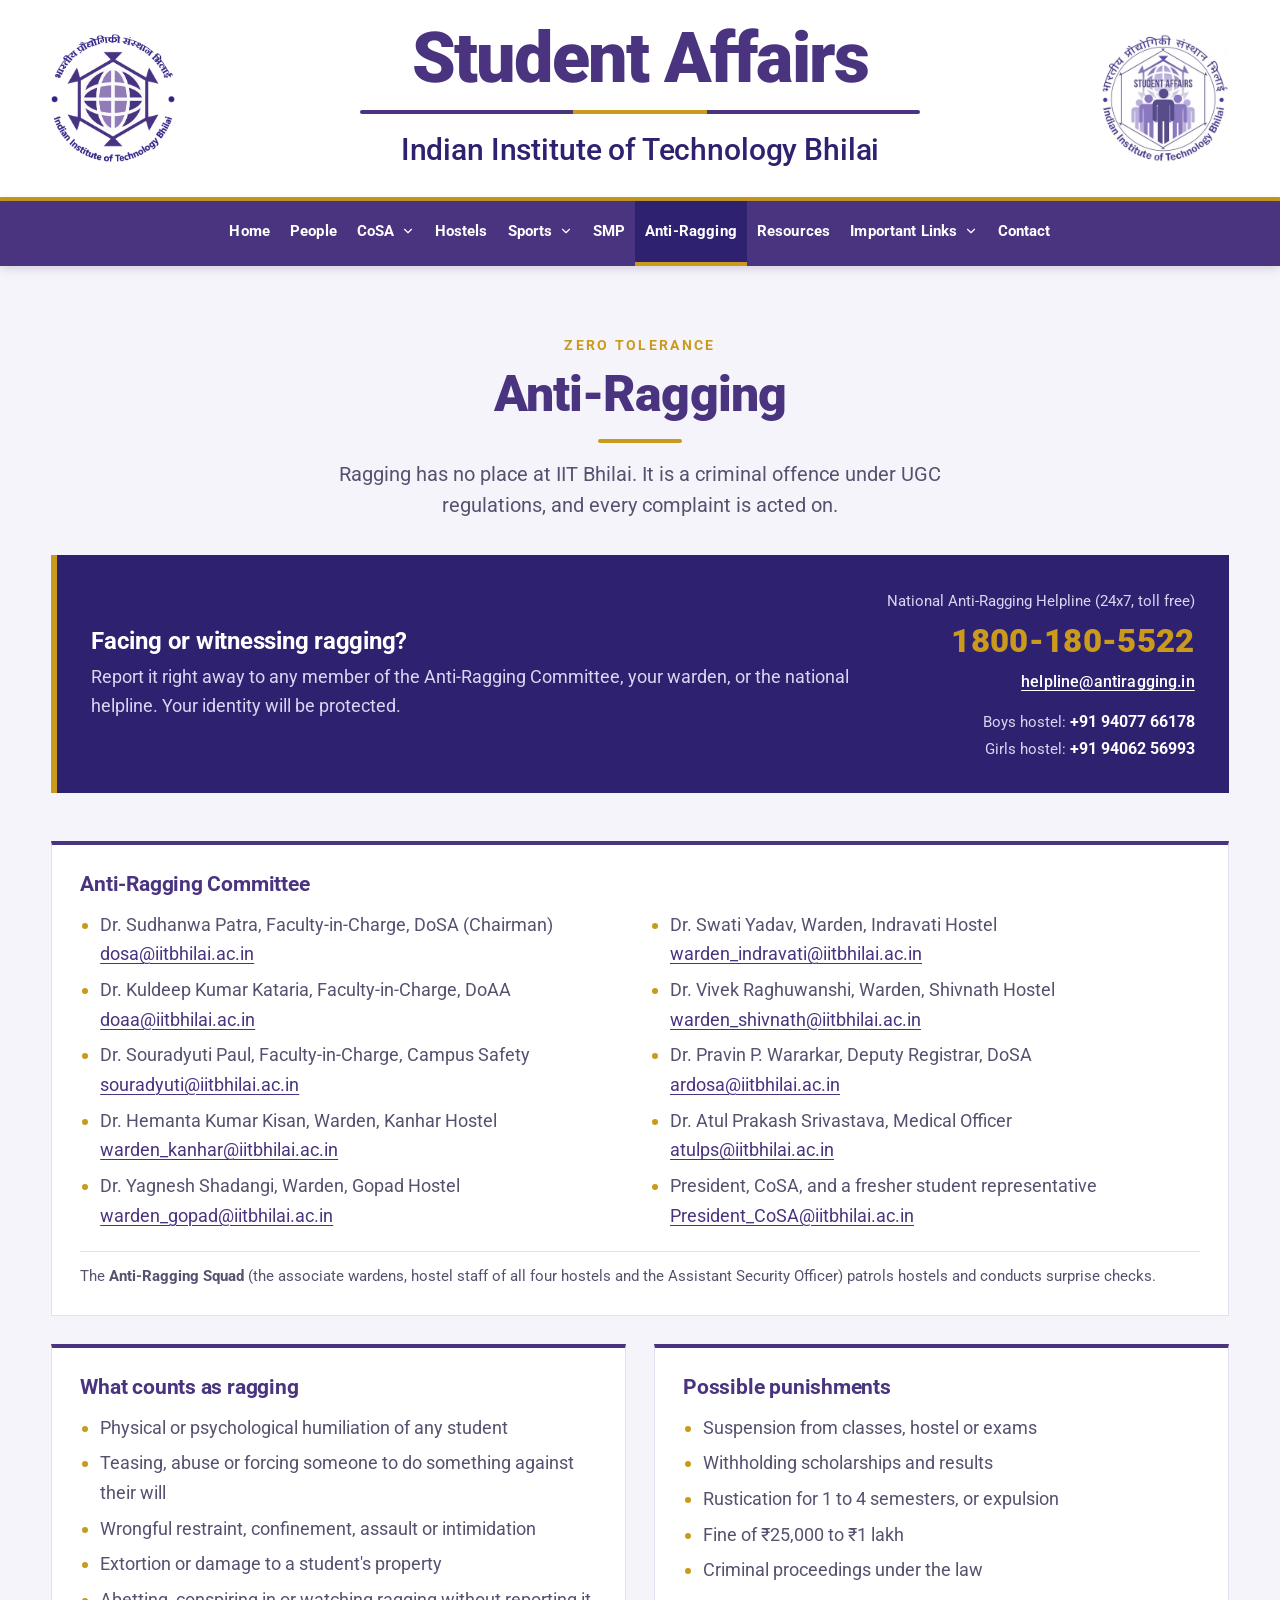
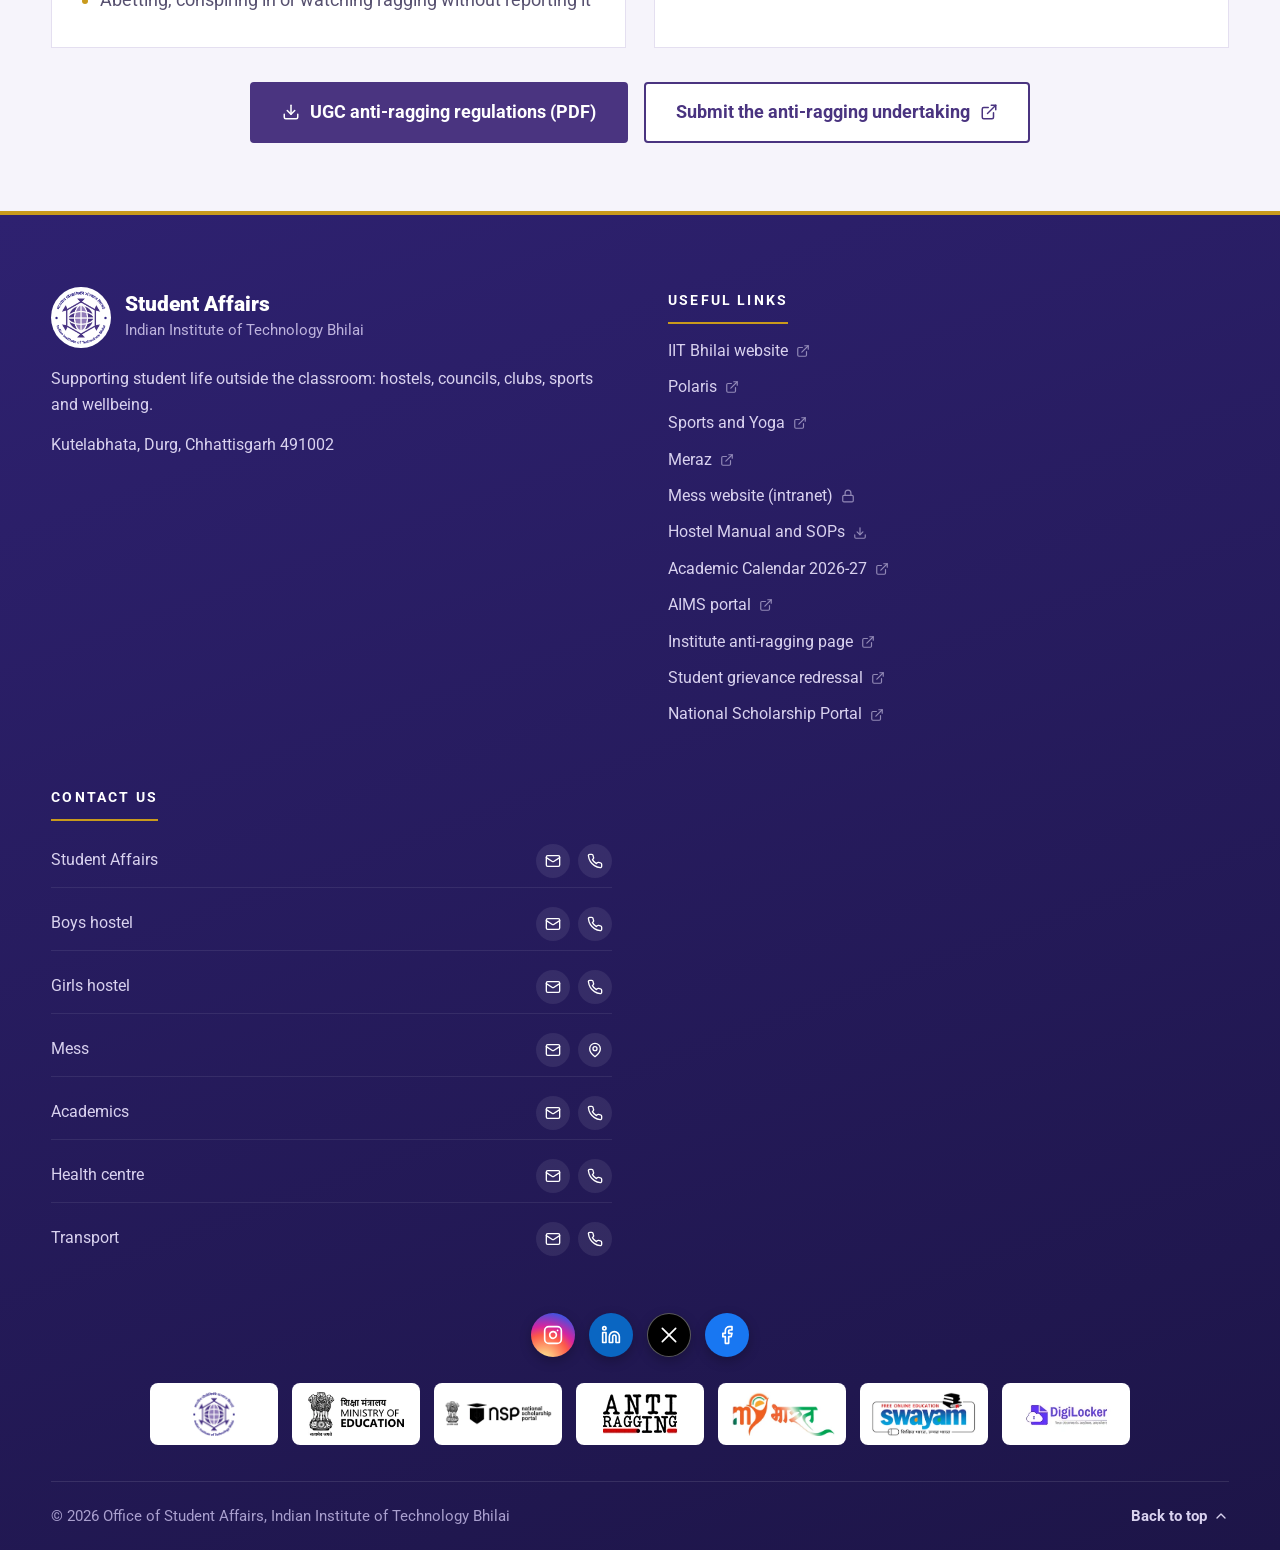
==== commit 0c0554c8: "added smp page and updated mentors images and data and removed hall of fame page and data" ====
--- a/anti-ragging.html
+++ b/anti-ragging.html
@@ -55,7 +55,7 @@
       <li class="has-sub"><a href="cosa.html">CoSA <svg class="ico caret"><use href="#i-down"/></svg></a>
         <ul class="sub">
           <li><a href="cosa.html#cosa">Council of Student Affairs<small>Council and major events</small></a></li>
-          <li><a href="cosa.html#meraz">Meraz<small>The annual techno-cultural fest</small></a></li>
+          <li><a href="cosa.html#meraz">Meraz 7.0<small>The annual techno-cultural fest</small></a></li>
           <li><a href="cosa.html#clubs">Clubs<small>Cultural, sci-tech and societies</small></a></li>
         </ul>
       </li>
@@ -67,7 +67,7 @@
           <li><a href="https://sportsandyoga.iitbhilai.ac.in/index.html" target="_blank" rel="noopener">Sports and Yoga site<small>Events, Prayatna and contact</small></a></li>
         </ul>
       </li>
-      <li><a href="hall-of-fame.html">Hall of Fame</a></li>
+      <li><a href="smp.html">SMP</a></li>
       <li><a href="anti-ragging.html" class="active">Anti-Ragging</a></li>
       <li><a href="resources.html">Resources</a></li>
       <li class="has-sub"><a href="important-links.html">Important Links <svg class="ico caret"><use href="#i-down"/></svg></a>
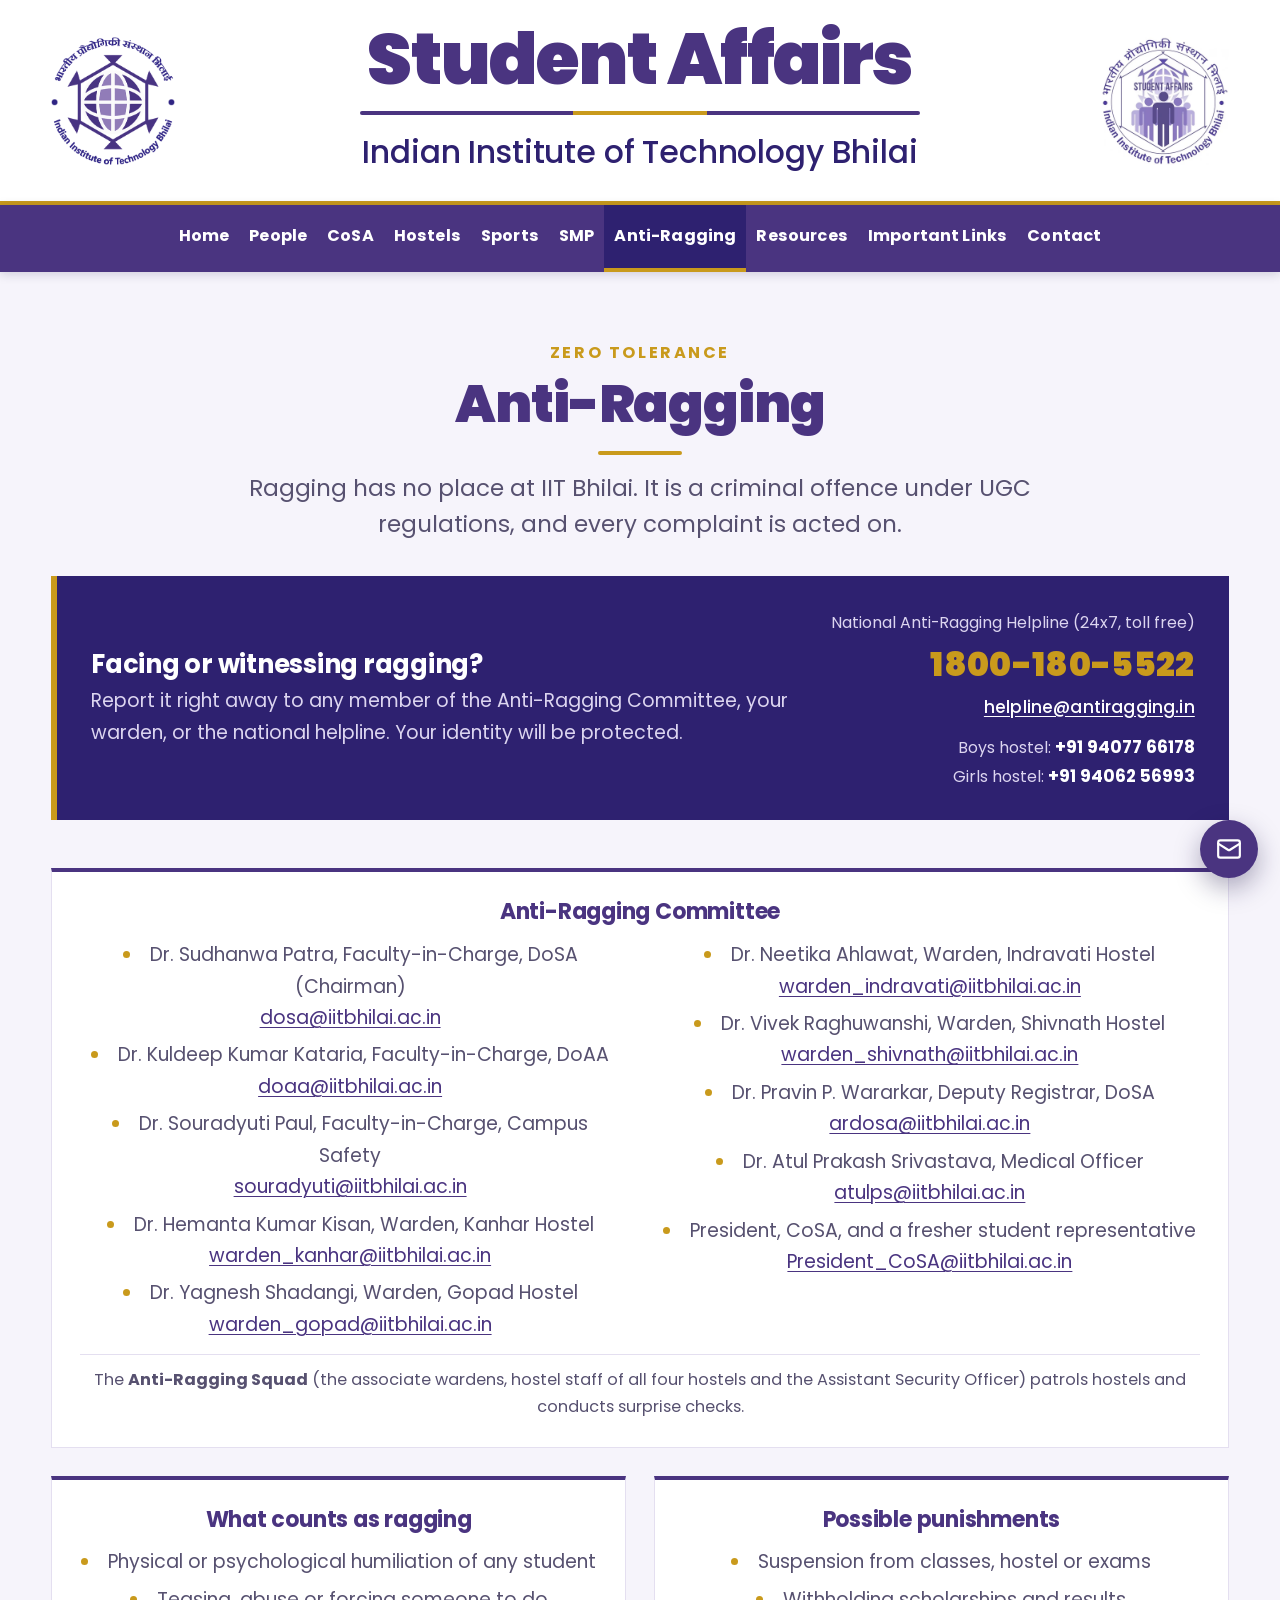
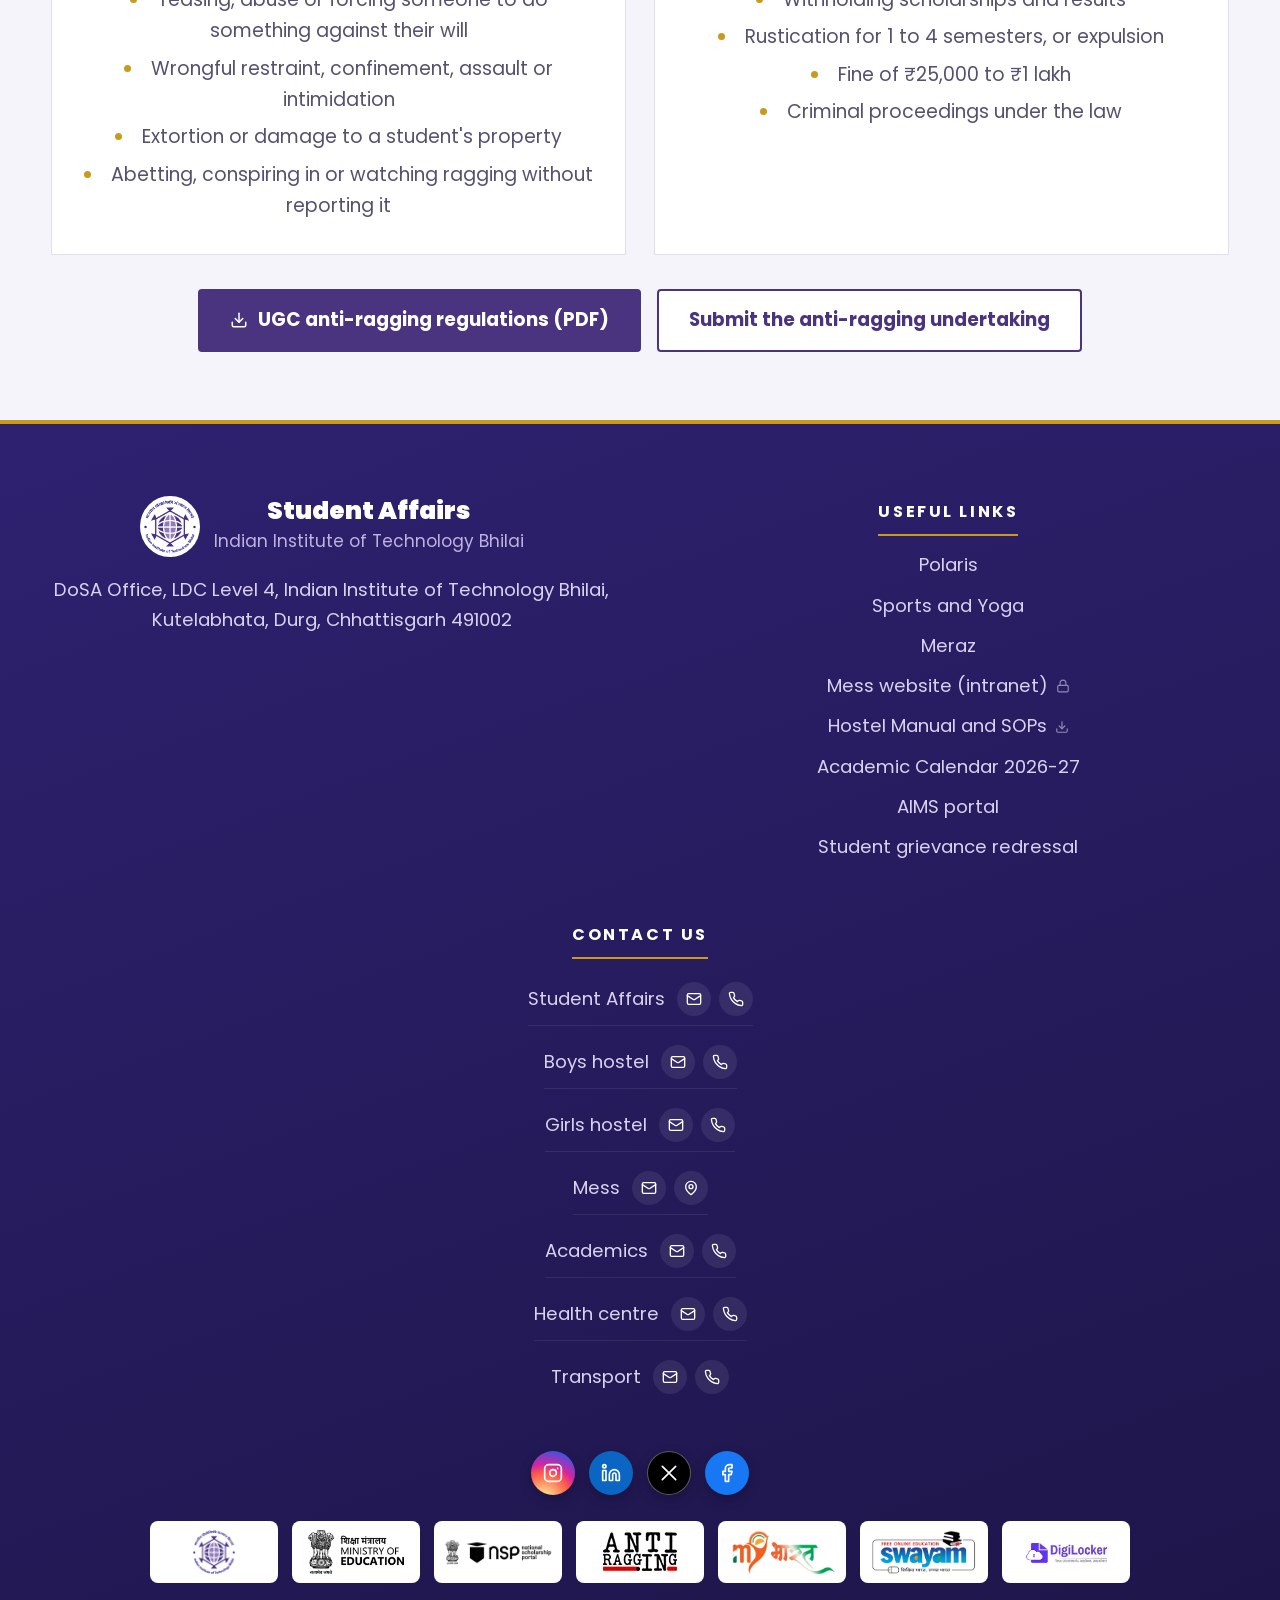
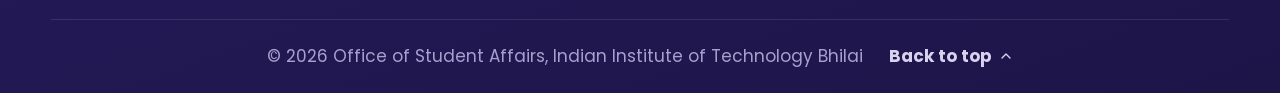
==== commit fdffb625: "applied shared design system in all the pages and added new images" ====
--- a/anti-ragging.html
+++ b/anti-ragging.html
@@ -9,7 +9,7 @@
 <link rel="icon" type="image/png" href="assets/img/logo/iit-bhilai-logo.png">
 <link rel="preconnect" href="https://fonts.googleapis.com">
 <link rel="preconnect" href="https://fonts.gstatic.com" crossorigin>
-<link href="https://fonts.googleapis.com/css2?family=Roboto:wght@400;500;700;900&display=swap" rel="stylesheet">
+<link href="https://fonts.googleapis.com/css2?family=Poppins:wght@400;500;600;700;800;900&display=swap" rel="stylesheet">
 <link rel="stylesheet" href="assets/css/style.css">
 </head>
 <body>
@@ -72,12 +72,12 @@
       <li><a href="resources.html">Resources</a></li>
       <li class="has-sub"><a href="important-links.html">Important Links <svg class="ico caret"><use href="#i-down"/></svg></a>
         <ul class="sub">
-          <li><a href="https://polaris.iitbhilai.ac.in/" target="_blank" rel="noopener">Polaris <svg class="ico ext-ico"><use href="#i-ext"/></svg></a></li>
-          <li><a href="https://aimsportal.iitbhilai.ac.in/iitbhAims/" target="_blank" rel="noopener">AIMS portal <svg class="ico ext-ico"><use href="#i-ext"/></svg></a></li>
+          <li><a href="https://polaris.iitbhilai.ac.in/" target="_blank" rel="noopener">Polaris </a></li>
+          <li><a href="https://aimsportal.iitbhilai.ac.in/iitbhAims/" target="_blank" rel="noopener">AIMS portal </a></li>
           <li><a href="https://mess.iitbhilai.ac.in/" target="_blank" rel="noopener">Mess website<small>Campus network only</small></a></li>
-          <li><a href="https://meraz.iitbhilai.ac.in/" target="_blank" rel="noopener">Meraz <svg class="ico ext-ico"><use href="#i-ext"/></svg></a></li>
-          <li><a href="https://www.iitbhilai.ac.in/index.php?pid=placement" target="_blank" rel="noopener">CCPS <svg class="ico ext-ico"><use href="#i-ext"/></svg></a></li>
-          <li><a href="https://sac.iitbhilai.ac.in/" target="_blank" rel="noopener">Alumni <svg class="ico ext-ico"><use href="#i-ext"/></svg></a></li>
+          <li><a href="https://meraz.iitbhilai.ac.in/" target="_blank" rel="noopener">Meraz </a></li>
+          <li><a href="https://www.iitbhilai.ac.in/index.php?pid=placement" target="_blank" rel="noopener">CCPS </a></li>
+          <li><a href="https://sac.iitbhilai.ac.in/" target="_blank" rel="noopener">Alumni </a></li>
           <li><a href="important-links.html#portals">Government portals<small>Scholarships, helplines, learning</small></a></li>
         </ul>
       </li>
@@ -116,7 +116,7 @@
           <li>Dr. Souradyuti Paul, Faculty-in-Charge, Campus Safety<br><a href="mailto:souradyuti@iitbhilai.ac.in">souradyuti@iitbhilai.ac.in</a></li>
           <li>Dr. Hemanta Kumar Kisan, Warden, Kanhar Hostel<br><a href="mailto:warden_kanhar@iitbhilai.ac.in">warden_kanhar@iitbhilai.ac.in</a></li>
           <li>Dr. Yagnesh Shadangi, Warden, Gopad Hostel<br><a href="mailto:warden_gopad@iitbhilai.ac.in">warden_gopad@iitbhilai.ac.in</a></li>
-          <li>Dr. Swati Yadav, Warden, Indravati Hostel<br><a href="mailto:warden_indravati@iitbhilai.ac.in">warden_indravati@iitbhilai.ac.in</a></li>
+          <li>Dr. Neetika Ahlawat, Warden, Indravati Hostel<br><a href="mailto:warden_indravati@iitbhilai.ac.in">warden_indravati@iitbhilai.ac.in</a></li>
           <li>Dr. Vivek Raghuwanshi, Warden, Shivnath Hostel<br><a href="mailto:warden_shivnath@iitbhilai.ac.in">warden_shivnath@iitbhilai.ac.in</a></li>
           <li>Dr. Pravin P. Wararkar, Deputy Registrar, DoSA<br><a href="mailto:ardosa@iitbhilai.ac.in">ardosa@iitbhilai.ac.in</a></li>
           <li>Dr. Atul Prakash Srivastava, Medical Officer<br><a href="mailto:atulps@iitbhilai.ac.in">atulps@iitbhilai.ac.in</a></li>
@@ -147,7 +147,7 @@
     </div>
     <div class="btns">
       <a class="btn primary" href="assets/docs/anti-ragging-ugc-regulations.pdf" target="_blank" rel="noopener"><svg class="ico"><use href="#i-file"/></svg>UGC anti-ragging regulations (PDF)</a>
-      <a class="btn ghost" href="https://www.antiragging.in/" target="_blank" rel="noopener">Submit the anti-ragging undertaking <svg class="ico"><use href="#i-ext"/></svg></a>
+      <a class="btn ghost" href="https://www.antiragging.in/" target="_blank" rel="noopener">Submit the anti-ragging undertaking </a>
     </div>
   </div>
 </section>
@@ -159,24 +159,20 @@
     <div class="f-grid">
       <div>
         <div class="f-brand"><img src="assets/img/logo/iit-bhilai-logo.png" alt="" width="60" height="62"><div><strong>Student Affairs</strong><span>Indian Institute of Technology Bhilai</span></div></div>
-        <p>Supporting student life outside the classroom: hostels, councils, clubs, sports and wellbeing.</p>
-        <p>Kutelabhata, Durg, Chhattisgarh 491002</p>
+        <p>DoSA Office, LDC Level 4, Indian Institute of Technology Bhilai, Kutelabhata, Durg, Chhattisgarh 491002</p>
       </div>
       <div>
         <p class="f-title">Useful links</p>
         <ul class="f-list">
-          <li><a href="https://www.iitbhilai.ac.in/" target="_blank" rel="noopener">IIT Bhilai website <svg class="ico"><use href="#i-ext"/></svg></a></li>
-          <li><a href="https://polaris.iitbhilai.ac.in/" target="_blank" rel="noopener">Polaris <svg class="ico"><use href="#i-ext"/></svg></a></li>
-          <li><a href="https://sportsandyoga.iitbhilai.ac.in/index.html" target="_blank" rel="noopener">Sports and Yoga <svg class="ico"><use href="#i-ext"/></svg></a></li>
-          <li><a href="https://meraz.iitbhilai.ac.in/" target="_blank" rel="noopener">Meraz <svg class="ico"><use href="#i-ext"/></svg></a></li>
+          <li><a href="https://polaris.iitbhilai.ac.in/" target="_blank" rel="noopener">Polaris </a></li>
+          <li><a href="https://sportsandyoga.iitbhilai.ac.in/index.html" target="_blank" rel="noopener">Sports and Yoga </a></li>
+          <li><a href="https://meraz.iitbhilai.ac.in/" target="_blank" rel="noopener">Meraz </a></li>
           <li><a href="https://mess.iitbhilai.ac.in/" target="_blank" rel="noopener">Mess website (intranet) <svg class="ico"><use href="#i-lock"/></svg></a></li>
           <li><a href="assets/docs/Hostel%20Manual%20_Updated(new).pdf" target="_blank" rel="noopener">Hostel Manual and SOPs <svg class="ico"><use href="#i-file"/></svg></a></li>
-          <li><a href="https://www.iitbhilai.ac.in/index.php?pid=acad_course_2026_27M" target="_blank" rel="noopener">Academic Calendar 2026-27 <svg class="ico"><use href="#i-ext"/></svg></a></li>
-          <li><a href="https://aimsportal.iitbhilai.ac.in/iitbhAims/" target="_blank" rel="noopener">AIMS portal <svg class="ico"><use href="#i-ext"/></svg></a></li>
-          <li><a href="https://www.iitbhilai.ac.in/index.php?pid=anti_ragging" target="_blank" rel="noopener">Institute anti-ragging page <svg class="ico"><use href="#i-ext"/></svg></a></li>
-          <li><a href="https://www.iitbhilai.ac.in/index.php?pid=student_grievance" target="_blank" rel="noopener">Student grievance redressal <svg class="ico"><use href="#i-ext"/></svg></a></li>
-          <li><a href="https://scholarships.gov.in/" target="_blank" rel="noopener">National Scholarship Portal <svg class="ico"><use href="#i-ext"/></svg></a></li>
-        </ul>
+          <li><a href="assets/docs/Academic-Calendar-2026-27-Winter.pdf" target="_blank" rel="noopener">Academic Calendar 2026-27 </a></li>
+          <li><a href="https://aimsportal.iitbhilai.ac.in/iitbhAims/" target="_blank" rel="noopener">AIMS portal </a></li>
+          <li><a href="https://www.iitbhilai.ac.in/index.php?pid=student_grievance" target="_blank" rel="noopener">Student grievance redressal </a></li>
+          </ul>
       </div>
       <div>
         <p class="f-title">Contact us</p>
@@ -214,6 +210,7 @@
   </div>
 </footer>
 
-<script src="assets/js/main.js"></script>
+<a class="fab-contact" href="contact.html" aria-label="Contact the Student Affairs office"><svg class="ico"><use href="#i-mail"/></svg></a>
+<script src="assets/js/main.js?v=3"></script>
 </body>
 </html>
--- a/assets/css/style.css
+++ b/assets/css/style.css
@@ -9,17 +9,17 @@
   --line:#e4dff0;
   --tint:#f6f4fb;
   --bg:#ffffff;
-  --display:Roboto,"Helvetica Neue",Arial,sans-serif;
-  --font:Roboto,"Helvetica Neue",Arial,sans-serif;
+  --display:Poppins,"Segoe UI","Helvetica Neue",Arial,sans-serif;
+  --font:Poppins,"Segoe UI","Helvetica Neue",Arial,sans-serif;
   --nav-h:62px;
   color-scheme:light;
   box-sizing:border-box;
   padding-top:env(safe-area-inset-top,0px);
   padding-bottom:env(safe-area-inset-bottom,0px);
 }
-html{scroll-behavior:smooth;scroll-padding-top:calc(env(safe-area-inset-top,0px) + var(--nav-h) + 8px)}
+html{scroll-behavior:smooth;scroll-padding-top:calc(env(safe-area-inset-top,0px) + var(--nav-h) + 8px);font-size:17px}
 *,*::before,*::after{box-sizing:border-box}
-body{margin:0;background:var(--bg);color:var(--ink);font-family:var(--font);font-size:18px;line-height:1.65;-webkit-font-smoothing:antialiased}
+body{margin:0;background:var(--bg);color:var(--ink);font-family:var(--font);font-size:1.12rem;line-height:1.65;-webkit-font-smoothing:antialiased}
 img{max-width:100%;display:block}
 a{color:var(--purple);text-decoration-thickness:1px;text-underline-offset:3px}
 a:hover{color:var(--purple-deep)}
@@ -46,7 +46,7 @@
 .nav a{display:flex;align-items:center;gap:6px;padding:18px 20px;color:#fff;text-decoration:none;font-size:1.05rem;font-weight:700;letter-spacing:.01em;border-bottom:4px solid transparent;white-space:nowrap}
 .nav a:hover{background:var(--purple-deep);color:#fff}
 .nav a.active{border-bottom-color:var(--gold);background:var(--purple-deep)}
-.caret{width:14px;height:14px;transition:transform .15s}
+.caret{display:none}
 .has-sub:hover .caret,.has-sub:focus-within .caret{transform:rotate(180deg)}
 .sub{position:absolute;left:0;top:100%;min-width:230px;background:#fff;border-top:4px solid var(--gold);box-shadow:0 14px 34px rgba(29,21,72,.22);padding:6px 0;opacity:0;visibility:hidden;transform:translateY(6px);transition:opacity .15s,transform .15s,visibility .15s}
 .has-sub:hover .sub,.has-sub:focus-within .sub{opacity:1;visibility:visible;transform:none}
@@ -62,11 +62,11 @@
 section{padding:68px 0}
 section.tint{background:var(--tint)}
 .head{text-align:center;margin-bottom:34px}
-.eyebrow{display:block;margin-bottom:8px;color:var(--gold);font-weight:700;font-size:.9rem;letter-spacing:.16em;text-transform:uppercase}
+.eyebrow{display:block;margin-bottom:8px;color:var(--gold);font-weight:700;font-size:.95rem;letter-spacing:.16em;text-transform:uppercase}
 h2{margin:0 0 16px;font-family:var(--display);font-size:clamp(2.1rem,4.2vw,3.1rem);line-height:1.15;color:var(--purple);font-weight:900;letter-spacing:-.02em;text-align:center}
 h2::after{content:"";display:block;width:84px;height:4px;margin:16px auto 0;border-radius:2px;background:var(--gold)}
 h3{margin:0 0 6px;font-family:var(--display);font-size:1.3rem;line-height:1.3;color:var(--ink);font-weight:700;letter-spacing:-.01em}
-.lead{font-size:1.25rem;line-height:1.55;color:var(--muted);max-width:60ch;margin:0 auto;text-align:center}
+.lead{font-size:1.35rem;line-height:1.55;color:var(--muted);max-width:60ch;margin:0 auto;text-align:center}
 .subhead{margin:48px 0 20px;text-align:center}
 .subhead h3{font-size:clamp(1.5rem,2.6vw,2rem);color:var(--purple);font-weight:900}
 .subhead p{margin:0 auto;color:var(--muted);max-width:60ch}
@@ -83,7 +83,7 @@
 
 /* Hero slider */
 #home{padding:0 0 64px}
-.slider{position:relative;overflow:hidden;background:var(--purple-ink);height:clamp(260px,40vw,580px)}
+.slider{position:relative;overflow:hidden;background:var(--purple-ink);height:clamp(430px,62vw,880px)}
 .track{display:flex;height:100%;transition:transform .7s cubic-bezier(.65,0,.35,1)}
 .slide{position:relative;flex:0 0 100%;height:100%;margin:0}
 .slide img{width:100%;height:100%;object-fit:cover}
@@ -135,7 +135,7 @@
 /* CoSA */
 .cosa-top{display:grid;grid-template-columns:minmax(0,340px) 1fr;gap:56px;align-items:center;max-width:1180px;margin:0 auto}
 .cosa-badge{text-align:center}
-.cosa-badge img{width:180px;height:180px;border-radius:50%;margin:0 auto 18px;border:4px solid #fff;box-shadow:0 0 0 4px var(--gold)}
+.cosa-badge img{width:180px;height:180px;border-radius:50%;margin:0 auto 18px}
 .cosa-badge p{margin:0;color:var(--purple);font-weight:700;font-size:1.2rem}
 .quote{margin:0;padding:30px 34px;background:#fff;border-left:5px solid var(--gold);box-shadow:0 10px 30px rgba(29,21,72,.07)}
 .quote p{margin:0 0 14px;color:var(--muted);font-size:1.1rem}
@@ -292,16 +292,16 @@
 .hierarchy{max-width:1180px;margin:0 auto}
 .office-line{text-align:center;margin:-14px 0 26px;color:var(--muted)}
 .office-line a{font-weight:700}
-.tier-label{display:flex;flex-direction:column;align-items:center;gap:0;margin:26px 0 12px;color:var(--purple);font-weight:700;font-size:.82rem;letter-spacing:.14em;text-transform:uppercase}
+.tier-label{display:flex;flex-direction:column;align-items:center;gap:0;margin:26px 0 12px;color:var(--purple);font-weight:800;font-size:1.05rem;letter-spacing:.1em;text-transform:uppercase}
 .hierarchy>.tier-label:first-child{margin-top:0}
-.tier-label .ico{width:20px;height:20px;color:var(--gold);stroke-width:2.5}
+.tier-label .ico{width:24px;height:24px;color:var(--gold);stroke-width:2.5}
 .tier{display:flex;flex-wrap:wrap;justify-content:center;gap:16px}
 .pcard{position:relative;width:250px;display:flex;flex-direction:column;align-items:center;text-align:center;background:#fff;border:1px solid var(--line);border-top:4px solid var(--purple);padding:18px 14px 16px;transition:box-shadow .2s,transform .2s}
 .pcard:hover{box-shadow:0 14px 28px rgba(29,21,72,.1);transform:translateY(-2px)}
-.pcard img,.p-init{width:116px;height:116px;border-radius:50%;object-fit:cover;box-shadow:0 0 0 3px #fff,0 0 0 5px var(--line);margin-bottom:12px}
+.pcard img,.p-init{width:116px;height:116px;border-radius:50%;object-fit:cover;margin-bottom:12px}
 .p-init{display:grid;place-items:center;background:var(--lilac);color:#fff;font-weight:900;font-size:1.5rem}
 .pcard strong{font-size:1.08rem;line-height:1.3;color:var(--ink)}
-.pcard small{color:var(--muted);font-size:.88rem;line-height:1.35;margin-top:2px}
+.pcard small{color:var(--purple);font-weight:700;font-size:1.02rem;line-height:1.35;margin-top:2px}
 .p-org{display:block;color:var(--purple);font-weight:700;font-size:.74rem;letter-spacing:.06em;text-transform:uppercase;margin-bottom:4px}
 .pcard .p-mail{margin-top:10px;font-size:.88rem;font-weight:500;line-height:1.35;overflow-wrap:anywhere}
 .pcard.lg{width:300px}
@@ -309,7 +309,7 @@
 .pcard.xl{width:380px;padding:26px 22px 22px}
 .pcard.xl img,.pcard.xl .p-init{width:164px;height:164px}
 .pcard.xl strong{font-size:1.3rem}
-.pcard.xl small{font-size:.9rem}
+.pcard.xl small{font-size:1.08rem}
 .pcard.key{background:var(--tint);border-top-color:var(--gold)}
 .tier.small .pcard{width:240px;padding:16px 14px}
 .tier.small .pcard img{width:96px;height:96px}
@@ -324,10 +324,10 @@
 .team h4 .code{background:var(--purple);color:#fff;font-size:.75rem;padding:2px 8px;border-radius:3px;letter-spacing:.04em}
 .member{display:flex;gap:12px;align-items:center;padding:8px 0 10px;border-top:1px solid var(--line)}
 .team h4+.member{border-top:0;padding-top:0}
-.member img,.mem-init{width:56px;height:56px;border-radius:50%;object-fit:cover;flex:none;box-shadow:0 0 0 3px #fff,0 0 0 4px var(--line)}
+.member img,.mem-init{width:56px;height:56px;border-radius:50%;object-fit:cover;flex:none}
 .mem-init{display:grid;place-items:center;background:var(--lilac);color:#fff;font-weight:700}
 .member strong{display:block;font-size:.98rem;line-height:1.25;color:var(--ink)}
-.member small{display:block;color:var(--muted);font-size:.82rem;line-height:1.3}
+.member small{display:block;color:var(--purple);font-weight:700;font-size:.98rem;line-height:1.3}
 .member a{font-size:.85rem;overflow-wrap:anywhere;line-height:1.3}
 
 .council-grid{display:grid;grid-template-columns:repeat(auto-fill,minmax(min(290px,100%),1fr));gap:14px;max-width:1380px;margin:0 auto}
@@ -369,9 +369,10 @@
 details.more>*:not(summary){text-align:left}
 
 /* Hostel manual and SOPs */
-.manual-note{display:grid;grid-template-columns:1fr auto;gap:28px;align-items:center;max-width:1180px;margin:40px auto 0;padding:24px 30px;background:var(--tint);border-left:6px solid var(--gold)}
+.manual-note{display:grid;grid-template-columns:1fr;gap:18px;justify-items:center;text-align:center;max-width:1180px;margin:40px auto 0;padding:28px 34px;background:var(--tint);border:1px solid var(--line);border-top:6px solid var(--gold)}
 .manual-note h3{color:var(--purple);font-size:1.4rem;margin:6px 0 8px}
-.manual-note p{margin:0;color:var(--muted)}
+.manual-note p{margin:0;color:var(--muted);max-width:70ch}
+.manual-btns{display:flex;flex-wrap:wrap;gap:12px;justify-content:center}
 .steps{list-style:none;counter-reset:step;margin:0 auto;padding:0;max-width:1180px;display:grid;grid-template-columns:repeat(3,1fr);gap:20px}
 .steps li{counter-increment:step;position:relative;background:#fff;border:1px solid var(--line);border-top:4px solid var(--purple);padding:26px 24px 24px 76px}
 .steps li::before{content:counter(step);position:absolute;left:22px;top:24px;width:38px;height:38px;border-radius:50%;background:var(--purple);color:#fff;display:grid;place-items:center;font-weight:900}
@@ -403,7 +404,7 @@
 .doc.featured>span:not(.doc-type){color:#dcd5f0;font-size:1.05rem}
 .doc.featured em{color:var(--gold)}
 .doc-type{align-self:flex-start;font-size:.75rem;font-weight:700;letter-spacing:.12em;text-transform:uppercase;color:var(--gold)}
-td small{color:var(--muted);font-size:.85rem}
+td small{color:var(--muted);font-size:.95rem}
 
 /* Gallery */
 .gallery{display:grid;grid-template-columns:repeat(auto-fill,minmax(min(260px,100%),1fr));gap:14px}
@@ -441,16 +442,17 @@
 
 /* Forms */
 .searchbox{text-align:center;margin-bottom:26px}
-.searchbox label{display:block;font-weight:700;color:var(--muted);margin-bottom:8px}
+.searchbox label{display:block;font-weight:700;color:var(--muted);margin-bottom:8px;font-size:1.05rem}
+.searchbox .search{font-size:1.05rem}
 .search{width:100%;max-width:520px;padding:14px 18px;border:2px solid var(--line);border-radius:4px;font:inherit;background:#fff;color:var(--ink)}
 .search:focus{border-color:var(--purple);outline:none;box-shadow:0 0 0 3px rgba(74,52,128,.18)}
 .table-wrap{position:relative;overflow-x:auto;max-width:1180px;margin:0 auto}
 table{width:100%;border-collapse:collapse;min-width:560px}
-th{text-align:left;color:var(--purple);font-size:1.05rem;padding:14px 16px;border-bottom:3px solid var(--purple)}
-td{padding:16px;border-bottom:1px solid var(--line);vertical-align:middle}
+th{text-align:left;color:var(--purple);font-size:1.12rem;padding:14px 16px;border-bottom:3px solid var(--purple)}
+td{padding:16px;border-bottom:1px solid var(--line);vertical-align:middle;font-size:1.08rem;font-weight:500}
 td.cat{color:var(--muted);white-space:nowrap}
 td.act{text-align:right}
-.dl{display:inline-block;padding:8px 20px;border:2px solid var(--purple);border-radius:4px;font-weight:700;text-decoration:none;font-size:1rem;color:var(--purple);background:#fff}
+.dl{display:inline-flex;align-items:center;justify-content:center;gap:6px;padding:6px 14px;border:1.5px solid var(--purple);border-radius:4px;font-weight:600;text-decoration:none;font-size:.92rem;letter-spacing:.02em;line-height:1.4;color:var(--purple);background:#fff;white-space:nowrap;cursor:pointer;font-family:inherit}
 .dl:hover{background:var(--purple);color:#fff}
 .empty{display:none;padding:20px 16px;color:var(--muted);text-align:center}
 
@@ -470,24 +472,26 @@
 .contact-grid a{font-weight:700}
 
 /* Footer */
-.site-footer{background:linear-gradient(160deg,var(--purple-deep),var(--purple-ink));color:#d9d2ef;border-top:4px solid var(--gold);padding:72px 0 0;font-size:1rem}
-.f-grid{display:grid;grid-template-columns:1.3fr 1.2fr 1.3fr;gap:56px}
-.f-brand{display:flex;align-items:center;gap:14px;margin-bottom:18px}
+.site-footer{background:linear-gradient(160deg,var(--purple-deep),var(--purple-ink));color:#d9d2ef;border-top:4px solid var(--gold);padding:72px 0 0;font-size:1.08rem}
+.f-grid{display:grid;grid-template-columns:1.3fr 1.2fr 1.3fr;gap:56px;text-align:center}
+.f-brand{display:flex;align-items:center;justify-content:center;gap:14px;margin-bottom:18px}
 .f-brand img{width:60px;height:auto;background:#fff;border-radius:50%;padding:4px}
-.f-brand strong{display:block;color:#fff;font-size:1.3rem;font-weight:900;line-height:1.2}
-.f-brand span{font-size:.92rem;color:#bdb3dd}
+.f-brand strong{display:block;color:#fff;font-size:1.45rem;font-weight:900;line-height:1.2}
+.f-brand span{font-size:1rem;color:#bdb3dd}
 .site-footer p{margin:0 0 14px;line-height:1.6}
-.f-title{color:#fff;font-weight:700;font-size:.85rem;letter-spacing:.16em;text-transform:uppercase;margin:0 0 18px;padding-bottom:10px;border-bottom:2px solid var(--gold);display:inline-block}
-.f-list{list-style:none;margin:0;padding:0;display:grid;gap:10px}
+.f-title{color:#fff;font-weight:700;font-size:.95rem;letter-spacing:.16em;text-transform:uppercase;margin:0 0 18px;padding-bottom:10px;border-bottom:2px solid var(--gold);display:inline-block}
+.f-list{list-style:none;margin:0;padding:0;display:grid;gap:10px;justify-items:center}
 .f-list a{color:#d9d2ef;text-decoration:none;display:inline-flex;align-items:center;gap:8px}
 .f-list a:hover{color:var(--gold)}
 .f-list .ico{width:14px;height:14px;opacity:.6}
-.f-contacts li{display:flex;justify-content:space-between;align-items:center;gap:12px;padding:9px 0;border-bottom:1px solid rgba(255,255,255,.08)}
+.f-contacts li{display:flex;justify-content:center;align-items:center;gap:12px;padding:9px 0;border-bottom:1px solid rgba(255,255,255,.08)}
 .f-contacts li:last-child{border-bottom:0}
 .f-contacts .acts{display:flex;gap:8px}
 .f-contacts .acts a{width:34px;height:34px;border-radius:50%;display:grid;place-items:center;background:rgba(255,255,255,.08);color:#fff}
 .f-contacts .acts a:hover{background:var(--gold);color:var(--purple-ink)}
 .f-contacts .ico{width:16px;height:16px;opacity:1}
+
+
 .socials{display:flex;flex-wrap:wrap;gap:10px;margin-top:20px}
 .socials a{width:40px;height:40px;border-radius:50%;display:grid;place-items:center;background:rgba(255,255,255,.08);color:#fff}
 .socials a:hover{background:var(--gold);color:var(--purple-ink)}
@@ -504,11 +508,14 @@
 .f-logos a{width:128px;height:62px;background:#fff;border-radius:8px;display:grid;place-items:center;padding:8px 10px;transition:transform .15s,box-shadow .15s}
 .f-logos a:hover{transform:translateY(-3px);box-shadow:0 8px 20px rgba(0,0,0,.3)}
 .f-logos img{max-width:100%;max-height:44px;object-fit:contain}
-.f-bottom{margin-top:36px;border-top:1px solid rgba(255,255,255,.1);padding:22px 0;display:flex;flex-wrap:wrap;gap:12px;justify-content:space-between;align-items:center;font-size:.92rem;color:#a99fce}
+.f-bottom{margin-top:36px;border-top:1px solid rgba(255,255,255,.1);padding:22px 0;display:flex;flex-wrap:wrap;gap:14px 26px;justify-content:center;align-items:center;font-size:1rem;color:#a99fce;text-align:center}
 .f-bottom a{color:#d9d2ef}
 .to-top{display:inline-flex;align-items:center;gap:6px;text-decoration:none;font-weight:700}
 .to-top .ico{transform:rotate(180deg);width:16px;height:16px}
 
+@media (min-width:561px) and (max-width:1280px){
+  .f-grid>div:last-child{grid-column:1/-1;justify-self:center;max-width:600px;width:100%}
+}
 @media (max-width:1280px){
   .nav a{padding:18px 10px;font-size:.95rem}
   .quick{grid-template-columns:repeat(3,1fr)}
@@ -566,12 +573,19 @@
   .lb-prev,.lb-next{top:auto;bottom:18px;transform:none}
 }
 @media (max-width:560px){
+  .f-bottom{flex-direction:column;gap:6px;padding:18px 0}
   .wrap{width:calc(100% - 32px)}
   .quick{grid-template-columns:1fr 1fr}
   .quick a{border-bottom:1px solid var(--line)}
   .quick a:nth-child(3n){border-right:1px solid var(--line)}
   .quick a:nth-child(2n){border-right:0}
-  .f-grid{grid-template-columns:1fr;gap:36px}
+  .f-grid{grid-template-columns:1fr 1fr;gap:28px 24px}
+  .f-grid>div:first-child{grid-column:1/-1}
+  .f-grid .f-list:not(.f-contacts) a{font-size:.82rem}
+  .f-contacts li{padding:6px 0;gap:8px}
+  .f-contacts li>span:first-child{font-size:.8rem;line-height:1.35}
+  .f-contacts .acts a{width:30px;height:30px}
+  .f-contacts .ico{width:13px;height:13px}
   .meraz-copy ul{grid-template-columns:1fr}
   .equip{grid-template-columns:1fr}
   .equip .wide{grid-column:auto}
@@ -591,7 +605,6 @@
 }
 @media (prefers-reduced-motion:reduce){
   html{scroll-behavior:auto}
-  .btn,.track,.tile img,.club,.sub{transition:none}
 }
 
 .nav .ext-ico{width:13px;height:13px;opacity:.75}
@@ -715,8 +728,8 @@
   #formsTable tr{display:grid;grid-template-columns:1fr auto;align-items:center;gap:6px 12px;padding:14px 0;border-bottom:1px solid var(--line)}
   #formsTable td{padding:0;border:0}
   #formsTable td:first-child{grid-column:1/-1}
-  #formsTable td.cat{font-size:.9rem}
-  .dl{padding:6px 14px;font-size:.92rem}
+  #formsTable td.cat{font-size:1rem}
+  .dl{padding:4px 12px;font-size:.88rem}
 }
 @media (max-width:400px){
   .meals div{padding:10px 6px}
@@ -757,7 +770,7 @@
 .news-card a .ico{width:15px;height:15px}
 @media (max-width:1180px){.news-track{grid-auto-columns:calc((100% - 2*18px)/3)}}
 @media (max-width:860px){.news-track{grid-auto-columns:calc((100% - 18px)/2)}}
-@media (max-width:560px){.news-track{grid-auto-columns:85%;gap:12px}}
+@media (max-width:560px){.news-track{grid-auto-columns:100%;gap:12px}}
 
 /* Home: motive and Dean's message */
 .motive{display:grid;grid-template-columns:1fr 1.2fr;gap:28px;max-width:1180px;margin:0 auto;align-items:stretch}
@@ -765,7 +778,7 @@
 .motive-card h3{color:var(--purple);font-size:1.5rem;margin-bottom:12px}
 .motive-card p{margin:0;color:var(--muted)}
 .dean-msg{margin:0;display:grid;grid-template-columns:160px 1fr;gap:26px;align-items:center;background:#fff;border-left:5px solid var(--gold);padding:30px 32px;box-shadow:0 10px 30px rgba(29,21,72,.07)}
-.dean-msg img{width:160px;height:160px;border-radius:50%;object-fit:cover;box-shadow:0 0 0 4px #fff,0 0 0 6px var(--gold)}
+.dean-msg img{width:160px;height:160px;border-radius:50%;object-fit:cover}
 .dean-msg blockquote{margin:0}
 .dean-msg blockquote p{margin:0 0 12px;color:var(--muted);font-size:1.08rem}
 .dean-msg .pending{font-style:italic}
@@ -835,3 +848,133 @@
   .has-sub>.sub{display:none;flex-basis:100%;background:rgba(0,0,0,.12);padding:4px 0 8px 18px}
   .has-sub.sub-open>.sub{display:block}
 }
+
+/* Floating contact button: on every page */
+.fab-contact{position:fixed;right:22px;bottom:22px;z-index:60;width:58px;height:58px;border-radius:50%;display:grid;place-items:center;background:var(--purple);color:#fff;box-shadow:0 10px 26px rgba(29,21,72,.35);transition:background .15s,transform .15s}
+.fab-contact:hover{background:var(--gold);color:var(--purple-ink);transform:translateY(-3px)}
+.fab-contact .ico{width:26px;height:26px}
+@media (max-width:560px){.fab-contact{right:14px;bottom:14px;width:52px;height:52px}.fab-contact .ico{width:22px;height:22px}}
+
+/* Centered card content for a dynamic look */
+.doc,.amenity,.club,.sport,.event,.portal,.ar-card{text-align:center}
+.doc{align-items:center}
+.doc .doc-type,.portal .plogo{margin-inline:auto}
+.doc-type{align-self:auto}
+.doc em{justify-content:center}
+.club .links{justify-content:center}
+.club-head{flex-direction:column;align-items:center}
+.amenity h4,.amenity p{margin-inline:auto}
+.ar-card ul{padding-left:0;list-style-position:inside}
+.h-staff .member{text-align:left}
+
+/* Documents: icons on every doc card */
+.doc-ico{width:34px;height:34px;margin:0 auto 6px;display:block;color:var(--purple)}
+.doc.featured .doc-ico{color:var(--gold)}
+.doc-type-row{display:flex;align-items:center;justify-content:center;gap:8px}
+
+/* Academic calendar: click to enlarge */
+.doc-cal{border:0;background:none;font:inherit;text-align:center;cursor:pointer;align-items:center}
+button.doc{font:inherit;cursor:pointer;width:100%}
+.cal-dialog{border:0;padding:0;background:transparent;max-width:none;max-height:none;width:100vw;height:100vh;margin:0}
+.cal-dialog::backdrop{background:rgba(20,14,48,.94)}
+.cal-dialog .cal-frame-wrap{width:100%;height:100%;display:flex;flex-direction:column;padding:64px 60px 20px}
+.cal-dialog .cal-hint{margin:0 0 12px;color:#fff;font-weight:700;text-align:center;font-size:1rem}
+.cal-dialog .cal-hint small{display:block;font-weight:400;color:#cfc6ea;margin-top:2px}
+.cal-dialog iframe{flex:1;width:100%;border:0;background:#fff;box-shadow:0 20px 60px rgba(0,0,0,.5)}
+.cal-dialog .lb-close{position:fixed;top:18px;right:18px}
+@media (max-width:860px){.cal-dialog .cal-frame-wrap{padding:70px 10px 14px}}
+
+/* Org chart: Student Affairs structure */
+.org-node small{display:block;font-weight:600;font-size:.9rem;margin-top:7px;letter-spacing:0;text-transform:none;opacity:.8}
+.org-drop{height:18px;width:2px;padding:0}
+.org-drop::before{display:none}
+.org-node.sm{font-size:1rem;padding:16px 14px;max-width:230px}
+.org-comb.hostels{margin-top:0}
+@media (max-width:820px){
+  .org-drop{display:none}
+  .org-comb.hostels{margin-top:14px}
+}.org-toggle{display:block;margin:8px auto 0;border:0;background:rgba(255,255,255,.4);border-radius:50%;width:26px;height:26px;padding:0;cursor:pointer;color:var(--purple-ink);font:inherit;transition:transform .2s}
+.org-title{margin:46px 0 24px;font-size:1.45rem;color:var(--purple);text-align:center}
+.org-chart{max-width:1180px;margin:0 auto;padding:8px 20px 26px;text-align:center}
+.org-node{display:inline-block;background:var(--purple);color:#fff;font-weight:700;font-size:1rem;line-height:1.4;padding:18px 22px;border-radius:12px;box-shadow:0 8px 20px rgba(29,21,72,.14);position:relative;max-width:190px;vertical-align:middle}
+.org-node.fic{background:var(--gold);color:var(--purple-ink);padding:20px 16px}
+.org-node.root::after,.org-node.office::after{content:"";position:absolute;top:100%;left:50%;height:30px;border-left:2px solid var(--purple);transform:translateX(-1px)}
+.org-comb{--cols:7;display:grid;grid-template-columns:repeat(var(--cols),minmax(0,1fr));gap:10px;margin:30px 0 0;position:relative}
+.org-comb>.org-cell{grid-row:1}
+.org-comb>.org-drop{grid-row:2;grid-column:2;justify-self:center;align-self:stretch;width:2px;min-height:18px;padding:0;margin:0;border-left:2px solid var(--purple)}
+.org-comb.hostels{grid-row:3;grid-column:1/-1;margin:0}
+.org-comb::before{content:"";position:absolute;top:0;left:calc(100%/(var(--cols)*2));right:calc(100%/(var(--cols)*2));border-top:2px solid var(--purple)}
+.org-cell{flex:1 1 0;min-width:0;position:relative;padding-top:24px}
+.org-cell::before{content:"";position:absolute;top:0;left:50%;height:24px;border-left:2px solid var(--purple);transform:translateX(-1px)}
+.org-comb.dashed .org-cell::after{content:"";position:absolute;top:100%;left:50%;height:34px;border-left:2px dashed var(--gold);transform:translateX(-1px)}
+.org-office{margin:34px 0 0}
+@media (max-width:820px){
+  .org-comb{display:block;margin-top:10px;padding-left:2px}
+  .org-comb::before{display:none}
+  .org-cell{display:block;position:relative;padding:6px 0 6px 30px}
+  .org-cell::before{content:"";position:absolute;left:12px;top:0;bottom:50%;border-left:2px dashed var(--gold);height:auto;transform:none}
+  .org-cell::after{content:"";position:absolute;left:12px;top:50%;width:16px;border-top:2px dashed var(--gold);height:auto}
+  .org-comb>.org-cell:first-child::before{top:50%;bottom:auto;height:50%}
+  .org-comb>.org-cell:last-child::before{top:0;height:50%}
+  .org-node{display:block;max-width:none;width:100%;padding:13px 16px;text-align:left;font-size:1rem}
+  .org-node small{text-align:left}
+  .org-node.fic{padding:14px 16px}
+  .org-node.sm{padding:12px 14px}
+  .org-node.root{text-align:center}
+  .org-node.root::after{display:none}
+  .org-title{margin:34px 0 16px;font-size:1.25rem}
+  .org-chart{padding:8px 6px 18px;text-align:left}
+  .org-comb.hostels{margin-top:10px;padding-left:26px}
+  .org-drop{height:16px;border-left:2px dashed var(--gold);margin-left:34px;justify-self:auto;align-self:auto}
+  .org-office{margin:10px 0;padding-left:30px}
+}
+
+/* Academic calendar dialog: loading spinner and error fallback */
+.cal-frame-wrap{position:relative}
+.cal-loading{position:absolute;inset:0;z-index:2;display:flex;flex-direction:column;gap:18px;align-items:center;justify-content:center;background:rgba(255,255,255,.94)}
+.cal-spinner{width:56px;height:56px;border-radius:50%;border:5px solid #e3def2;border-top-color:var(--purple);animation:calSpin 1s linear infinite}
+@keyframes calSpin{to{transform:rotate(360deg)}}
+@media (prefers-reduced-motion:reduce){.cal-spinner{animation:none}}
+.cal-loading p{color:var(--purple);font-weight:700;margin:0}
+.cal-error{position:absolute;left:50%;top:50%;transform:translate(-50%,-50%);z-index:2;background:#fff;color:var(--ink);padding:20px 26px;border-radius:10px;max-width:88%;text-align:center;box-shadow:0 12px 40px rgba(0,0,0,.35)}
+.cal-error a{color:var(--purple);font-weight:700}
+
+.cal-openlink{position:fixed;top:20px;left:20px;z-index:3;display:inline-flex;align-items:center;gap:6px;padding:10px 16px;border-radius:999px;background:var(--gold);color:var(--purple-ink);font-weight:800;text-decoration:none;box-shadow:0 8px 20px rgba(0,0,0,.4)}
+
+/* Org chart: clickable branch (Hostels) */
+.org-branch{cursor:pointer;border:0;font:inherit;transition:filter .2s}
+.org-branch:hover{filter:brightness(1.05)}
+.org-branch .ico{width:16px;height:16px;vertical-align:-3px;margin-left:8px;transition:transform .2s}
+.org-branch[aria-expanded="true"]{box-shadow:0 8px 0 -2px var(--purple),0 14px 26px rgba(29,21,72,.2)}
+.org-branch[aria-expanded="true"] .ico{transform:rotate(180deg)}
+.org-branch:focus-visible{outline:3px solid var(--purple);outline-offset:3px}
+.org-drop[hidden],.org-comb[hidden]{display:none !important}
+
+/* Org chart: Hostels inline expansion (desktop always visible, mobile toggle) */
+.hostels-cell{position:relative}
+.org-comb.hostels{width:560px;max-width:none;margin:22px 0 0;margin-left:50%;transform:translateX(-50%)}
+@media (min-width:821px){
+  .org-drop[hidden]{display:block !important}
+  .org-comb.hostels[hidden]{display:flex !important}
+  .org-branch{pointer-events:none;cursor:default}
+  .org-branch .ico{display:none}
+}
+@media (max-width:820px){
+  .org-comb.hostels{width:100%;margin-left:0;transform:none;margin-top:10px;padding-left:26px}
+}
+
+.org-comb.hostels{width:100%;max-width:none;margin:0;margin-left:0;transform:none}
+.hostels-cell{position:static;z-index:auto}
+
+@media (min-width:821px){
+  .org-drop[hidden]{display:block !important}
+  .org-comb.hostels[hidden]{display:flex !important}
+}
+
+/* Org chart: Hostels branch styling */
+.org-branch{font-weight:700}
+.org-node.hostel{background:var(--purple);color:#fff}
+.org-node.hostel small{opacity:.75}
+
+.cal-loading[hidden],.cal-error[hidden]{display:none !important}
+
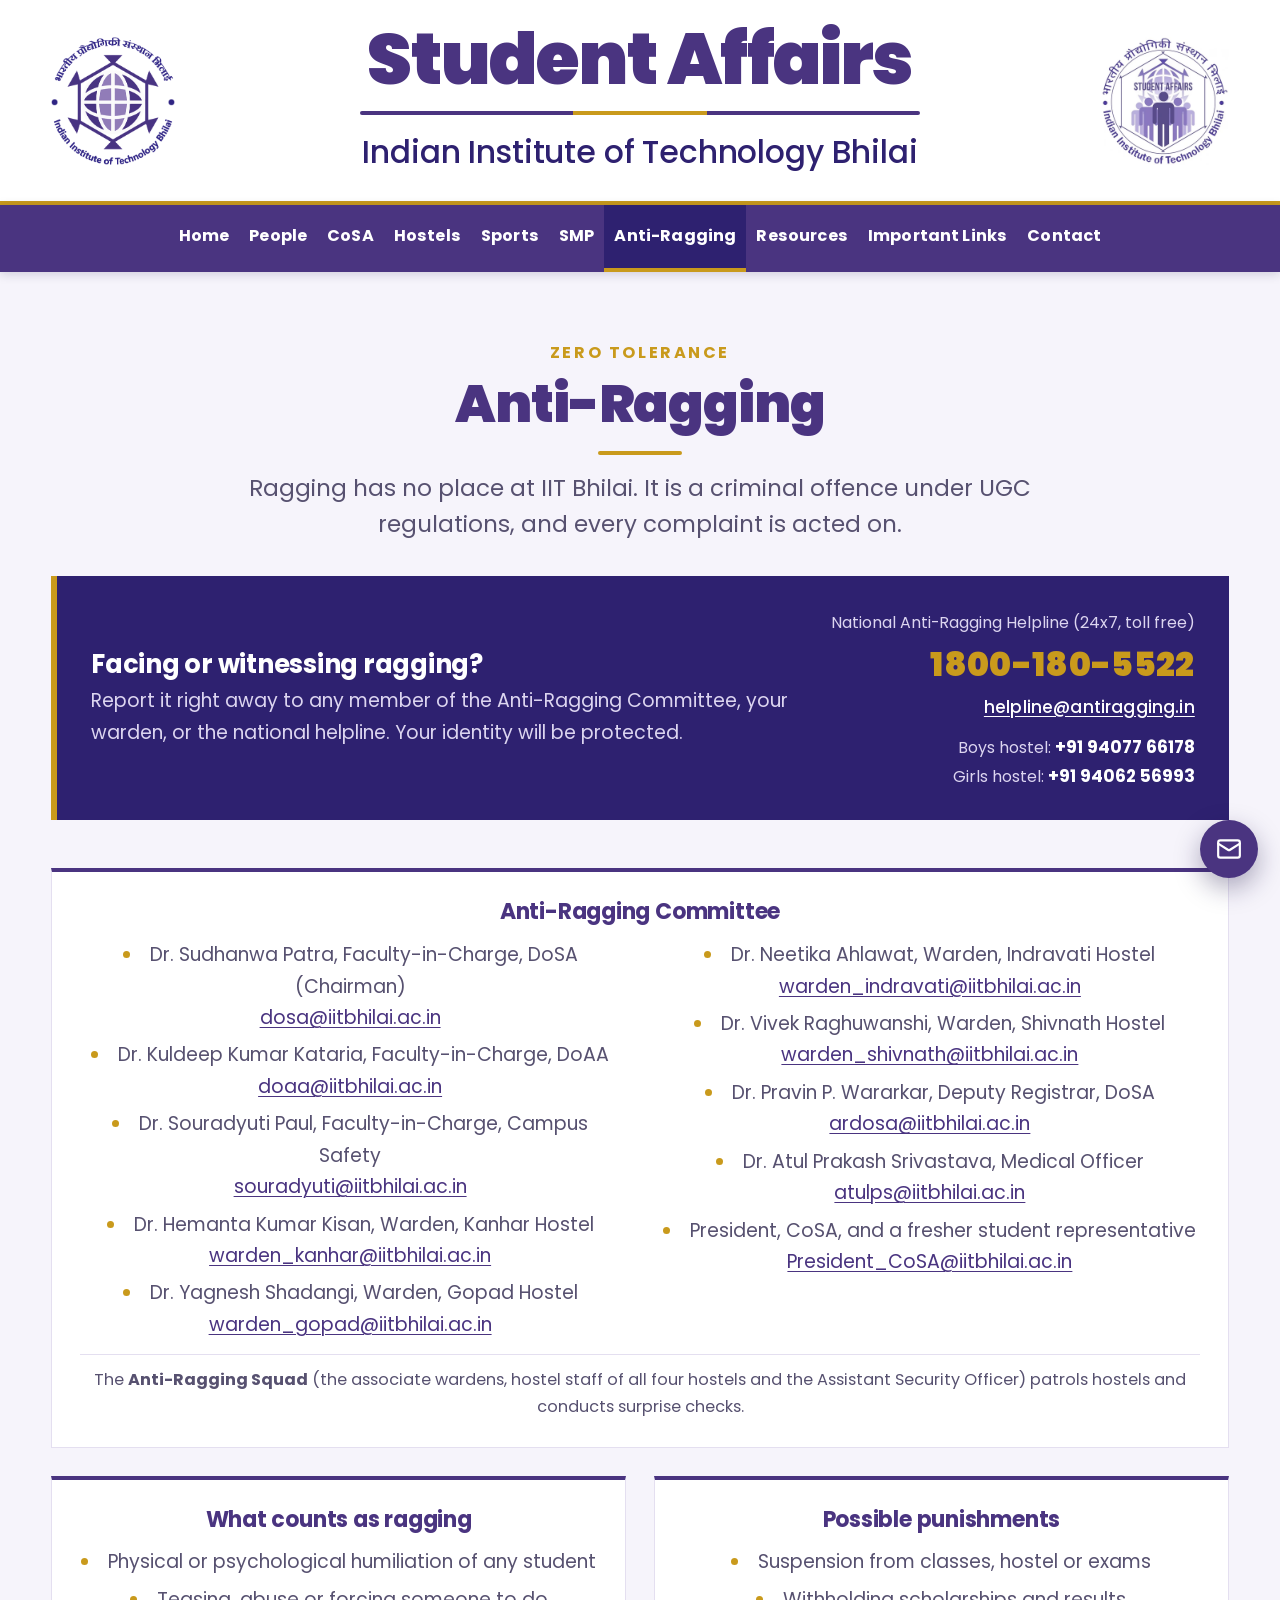
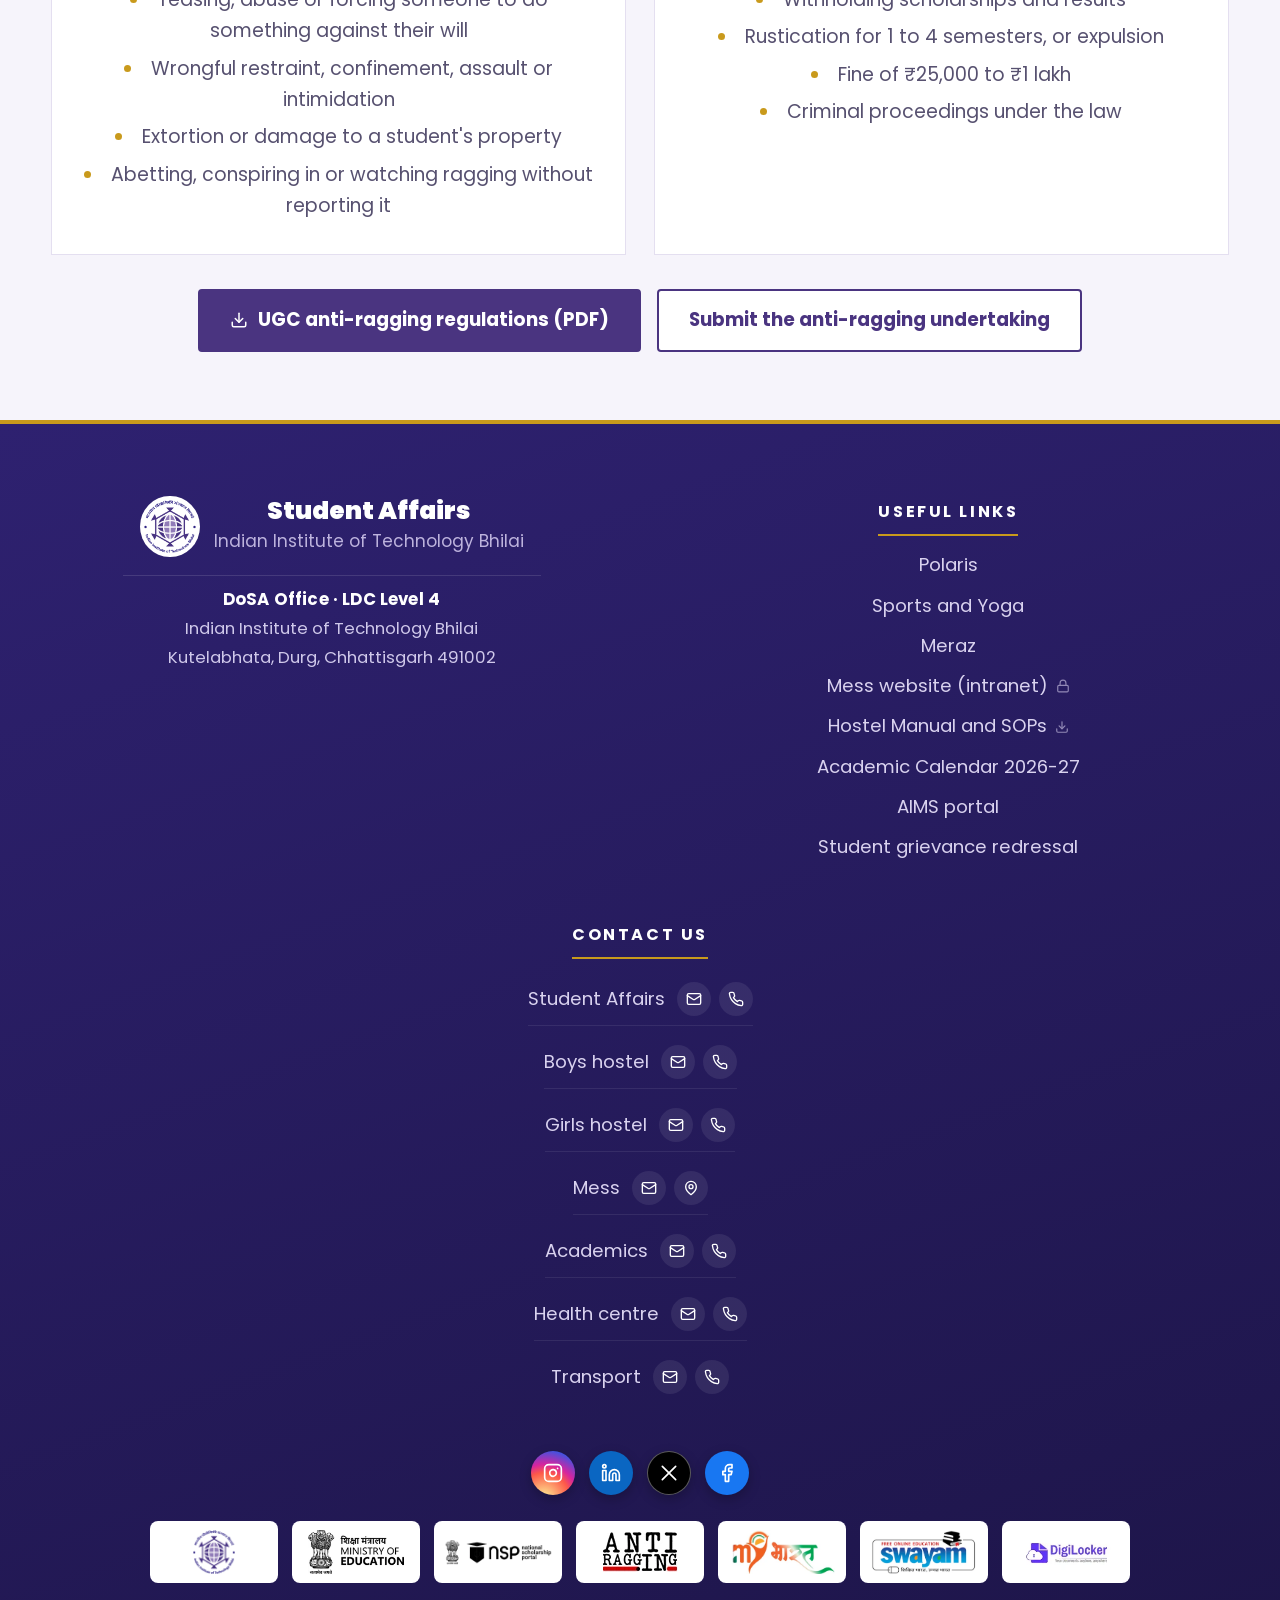
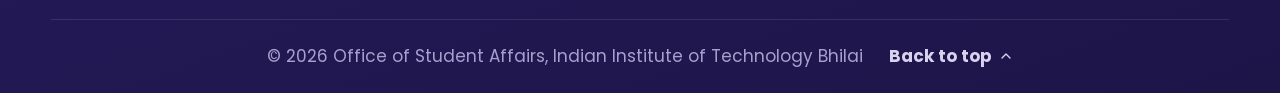
==== commit f4b6a655: "Polish footer address block" ====
--- a/anti-ragging.html
+++ b/anti-ragging.html
@@ -159,7 +159,11 @@
     <div class="f-grid">
       <div>
         <div class="f-brand"><img src="assets/img/logo/iit-bhilai-logo.png" alt="" width="60" height="62"><div><strong>Student Affairs</strong><span>Indian Institute of Technology Bhilai</span></div></div>
-        <p>DoSA Office, LDC Level 4, Indian Institute of Technology Bhilai, Kutelabhata, Durg, Chhattisgarh 491002</p>
+        <address class="f-address">
+  <span><b>DoSA Office · LDC Level 4</b></span>
+  <span>Indian Institute of Technology Bhilai</span>
+  <span>Kutelabhata, Durg, Chhattisgarh 491002</span>
+</address>
       </div>
       <div>
         <p class="f-title">Useful links</p>
--- a/assets/css/style.css
+++ b/assets/css/style.css
@@ -478,6 +478,8 @@
 .f-brand img{width:60px;height:auto;background:#fff;border-radius:50%;padding:4px}
 .f-brand strong{display:block;color:#fff;font-size:1.45rem;font-weight:900;line-height:1.2}
 .f-brand span{font-size:1rem;color:#bdb3dd}
+.f-address{font-style:normal;display:flex;flex-direction:column;gap:4px;line-height:1.5;color:#cfc8ea;font-size:.98rem;border-top:1px solid rgba(255,255,255,.12);padding-top:12px;max-width:38ch;margin:0 auto}
+.f-address b{color:#fff;font-weight:700;letter-spacing:.01em}
 .site-footer p{margin:0 0 14px;line-height:1.6}
 .f-title{color:#fff;font-weight:700;font-size:.95rem;letter-spacing:.16em;text-transform:uppercase;margin:0 0 18px;padding-bottom:10px;border-bottom:2px solid var(--gold);display:inline-block}
 .f-list{list-style:none;margin:0;padding:0;display:grid;gap:10px;justify-items:center}
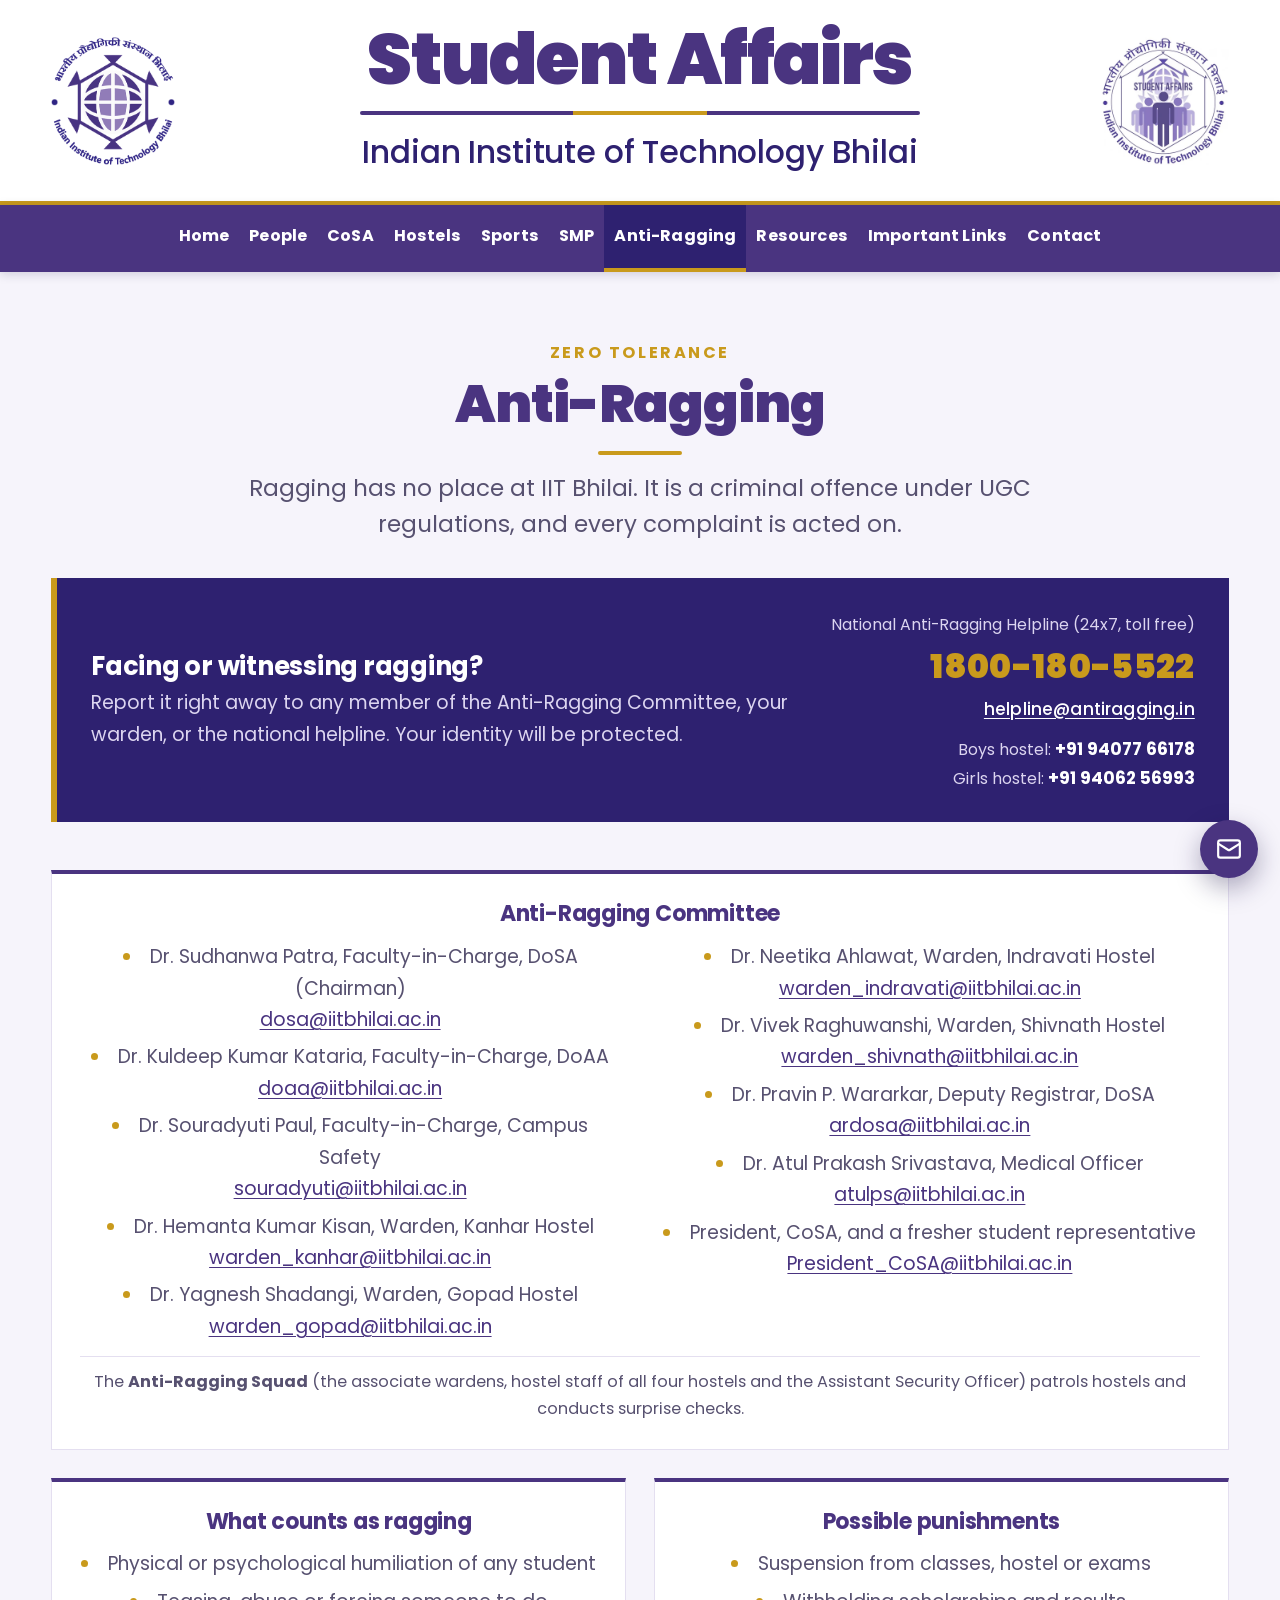
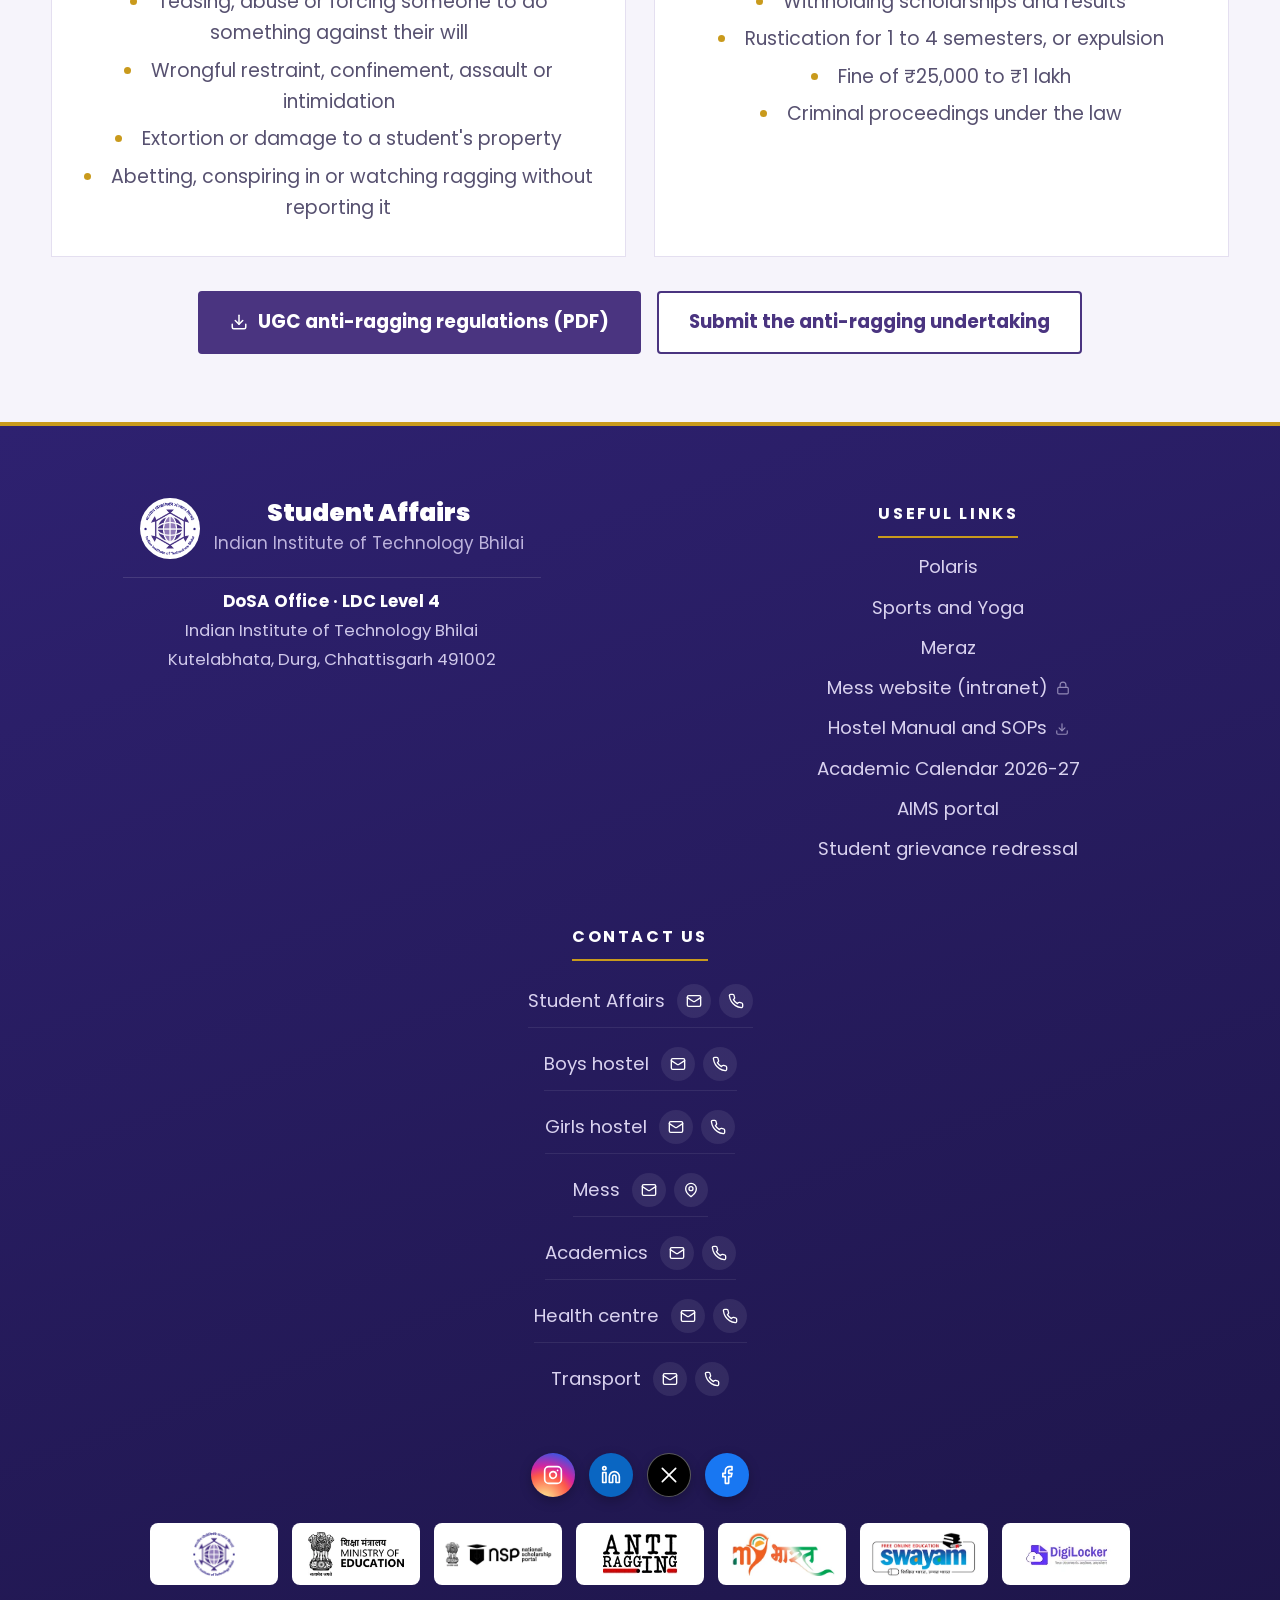
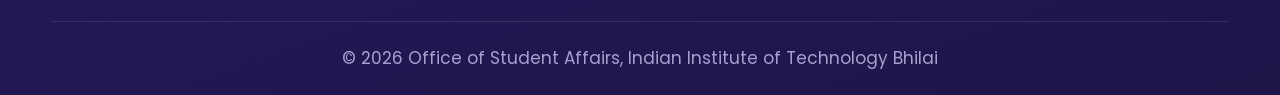
==== commit f17f5b34: "Important links redesign, corridor, dean message, people chart, footer fixes" ====
--- a/anti-ragging.html
+++ b/anti-ragging.html
@@ -209,7 +209,6 @@
     </div>
     <div class="f-bottom">
       <span>&copy; 2026 Office of Student Affairs, Indian Institute of Technology Bhilai</span>
-      <a class="to-top" href="#top">Back to top <svg class="ico"><use href="#i-down"/></svg></a>
     </div>
   </div>
 </footer>
--- a/assets/css/style.css
+++ b/assets/css/style.css
@@ -61,7 +61,7 @@
 /* Sections */
 section{padding:68px 0}
 section.tint{background:var(--tint)}
-.head{text-align:center;margin-bottom:34px}
+.head{text-align:center;margin:0 auto 36px;max-width:1100px}
 .eyebrow{display:block;margin-bottom:8px;color:var(--gold);font-weight:700;font-size:.95rem;letter-spacing:.16em;text-transform:uppercase}
 h2{margin:0 0 16px;font-family:var(--display);font-size:clamp(2.1rem,4.2vw,3.1rem);line-height:1.15;color:var(--purple);font-weight:900;letter-spacing:-.02em;text-align:center}
 h2::after{content:"";display:block;width:84px;height:4px;margin:16px auto 0;border-radius:2px;background:var(--gold)}
@@ -303,7 +303,8 @@
 .pcard strong{font-size:1.08rem;line-height:1.3;color:var(--ink)}
 .pcard small{color:var(--purple);font-weight:700;font-size:1.02rem;line-height:1.35;margin-top:2px}
 .p-org{display:block;color:var(--purple);font-weight:700;font-size:.74rem;letter-spacing:.06em;text-transform:uppercase;margin-bottom:4px}
-.pcard .p-mail{margin-top:10px;font-size:.88rem;font-weight:500;line-height:1.35;overflow-wrap:anywhere}
+.pcard .p-mail{display:inline-flex;align-items:center;gap:6px;margin-top:12px;font-size:.9rem;font-weight:500;line-height:1.35;overflow-wrap:anywhere}
+.pcard .p-mail .ico{width:16px;height:16px;opacity:.75;flex-shrink:0}
 .pcard.lg{width:300px}
 .pcard.lg img,.pcard.lg .p-init{width:136px;height:136px}
 .pcard.xl{width:380px;padding:26px 22px 22px}
@@ -385,7 +386,9 @@
 .hostel-mail td{font-size:.98rem}
 .acc details p a{font-weight:700}
 
-.form-row{display:flex;flex-wrap:wrap;align-items:center;justify-content:center;gap:10px;max-width:1380px;margin:0 auto}
+.form-row{display:flex;flex-wrap:wrap;align-items:center;justify-content:center;gap:10px;width:max-content;max-width:100%;margin:0 auto}
+.form-block{margin:26px 0 18px}
+.form-block h3{margin-bottom:6px}
 .form-row>span{font-weight:700;color:var(--muted);font-size:.85rem;letter-spacing:.12em;text-transform:uppercase;margin-right:6px}
 .form-row a{display:inline-flex;align-items:center;gap:8px;padding:9px 18px;border:2px solid var(--purple);border-radius:4px;font-weight:700;font-size:.95rem;text-decoration:none;background:#fff}
 .form-row a:hover{background:var(--purple);color:#fff}
@@ -457,19 +460,29 @@
 .empty{display:none;padding:20px 16px;color:var(--muted);text-align:center}
 
 /* Govt portals */
-.portals{display:grid;grid-template-columns:repeat(auto-fill,minmax(min(280px,100%),1fr));gap:18px;max-width:1380px;margin:0 auto}
-.portal{display:flex;flex-direction:column;gap:14px;padding:20px 22px;background:#fff;border:1px solid var(--line);text-decoration:none;color:var(--ink);transition:border-color .15s,box-shadow .15s}
+.portals{display:grid;grid-template-columns:repeat(4,1fr);gap:22px;max-width:1320px;margin:0 auto}
+@media (max-width:1100px){.portals{grid-template-columns:repeat(2,1fr)}}
+@media (max-width:560px){.portals{grid-template-columns:1fr}}
+.portal{display:flex;flex-direction:column;align-items:center;gap:14px;padding:20px 22px;background:#fff;border:1px solid var(--line);border-top:4px solid var(--purple);text-decoration:none;color:var(--ink);transition:border-color .15s,box-shadow .15s;text-align:center}
 .portal:hover{border-color:var(--purple);box-shadow:0 10px 24px rgba(29,21,72,.08);color:var(--ink)}
-.portal .plogo{height:48px;width:auto;max-width:100%;object-fit:contain;object-position:left center}
-.portal strong{display:flex;align-items:center;gap:6px;color:var(--purple);font-size:1.05rem;line-height:1.3}
+.portal .plogo{height:48px;width:auto;max-width:100%;object-fit:contain;object-position:center}
+.portal strong{display:flex;align-items:center;justify-content:center;gap:6px;color:var(--purple);font-size:1.05rem;line-height:1.3}
 .portal strong .ico{width:14px;height:14px;opacity:.6}
 .portal span{display:block;color:var(--muted);font-size:.95rem;line-height:1.45;margin-top:4px}
 
 /* Contact */
-.contact-grid{display:grid;grid-template-columns:repeat(auto-fit,minmax(min(240px,100%),1fr));gap:40px;text-align:center;max-width:1180px;margin:0 auto}
-.contact-grid h3{color:var(--purple)}
-.contact-grid p{margin:0;color:var(--muted)}
-.contact-grid a{font-weight:700}
+/* Contact cards: flex wrap + centered rows, so the last card centers at any width */
+.contact-grid{display:flex;flex-wrap:wrap;justify-content:center;gap:20px;max-width:1180px;margin:0 auto;text-align:center}
+.c-card{flex:1 1 220px;max-width:270px;background:#fff;border:1px solid var(--line);border-top:4px solid var(--purple);border-radius:12px;padding:26px 18px 22px;display:flex;flex-direction:column;align-items:center;gap:10px;transition:transform .2s,box-shadow .2s}
+.c-card:hover{transform:translateY(-4px);box-shadow:0 16px 34px rgba(29,21,72,.12)}
+.c-card h3{margin:0;color:var(--purple);font-size:1.15rem}
+.c-card p{margin:0;color:var(--muted);font-size:.97rem;line-height:1.6}
+.c-card a{font-weight:700}
+.c-icon{width:56px;height:56px;border-radius:50%;background:var(--tint);color:var(--purple);display:grid;place-items:center}
+.c-icon .ico{width:26px;height:26px}
+.c-card.emergency{border-top-color:var(--gold);background:var(--tint)}
+.c-card.emergency .c-icon{background:var(--gold);color:var(--purple-ink)}
+.c-card.emergency h3{color:var(--purple-ink)}
 
 /* Footer */
 .site-footer{background:linear-gradient(160deg,var(--purple-deep),var(--purple-ink));color:#d9d2ef;border-top:4px solid var(--gold);padding:72px 0 0;font-size:1.08rem}
@@ -512,8 +525,6 @@
 .f-logos img{max-width:100%;max-height:44px;object-fit:contain}
 .f-bottom{margin-top:36px;border-top:1px solid rgba(255,255,255,.1);padding:22px 0;display:flex;flex-wrap:wrap;gap:14px 26px;justify-content:center;align-items:center;font-size:1rem;color:#a99fce;text-align:center}
 .f-bottom a{color:#d9d2ef}
-.to-top{display:inline-flex;align-items:center;gap:6px;text-decoration:none;font-weight:700}
-.to-top .ico{transform:rotate(180deg);width:16px;height:16px}
 
 @media (min-width:561px) and (max-width:1280px){
   .f-grid>div:last-child{grid-column:1/-1;justify-self:center;max-width:600px;width:100%}
@@ -774,23 +785,23 @@
 @media (max-width:860px){.news-track{grid-auto-columns:calc((100% - 18px)/2)}}
 @media (max-width:560px){.news-track{grid-auto-columns:100%;gap:12px}}
 
-/* Home: motive and Dean's message */
-.motive{display:grid;grid-template-columns:1fr 1.2fr;gap:28px;max-width:1180px;margin:0 auto;align-items:stretch}
-.motive-card{background:#fff;border-top:4px solid var(--purple);padding:30px 32px}
-.motive-card h3{color:var(--purple);font-size:1.5rem;margin-bottom:12px}
-.motive-card p{margin:0;color:var(--muted)}
-.dean-msg{margin:0;display:grid;grid-template-columns:160px 1fr;gap:26px;align-items:center;background:#fff;border-left:5px solid var(--gold);padding:30px 32px;box-shadow:0 10px 30px rgba(29,21,72,.07)}
-.dean-msg img{width:160px;height:160px;border-radius:50%;object-fit:cover}
-.dean-msg blockquote{margin:0}
-.dean-msg blockquote p{margin:0 0 12px;color:var(--muted);font-size:1.08rem}
-.dean-msg .pending{font-style:italic}
-.dean-msg footer{font-weight:700;color:var(--purple)}
-.dean-msg footer small{display:block;font-weight:400;color:var(--muted)}
-@media (max-width:1180px){.motive{grid-template-columns:1fr}}
-@media (max-width:560px){
-  .motive-card,.dean-msg{padding:22px 20px}
-  .dean-msg{grid-template-columns:1fr;justify-items:center;text-align:center;gap:16px}
-  .dean-msg img{width:120px;height:120px}
+/* Home: Dean's message feature */
+.dean-feature{max-width:1100px;margin:0 auto;background:#fff;border-top:6px solid var(--gold);padding:44px 40px;box-shadow:0 12px 34px rgba(29,21,72,.08);text-align:center}
+.dean-feature>.eyebrow{justify-content:center}
+.dean-title{margin:10px 0 36px;font-size:clamp(1.6rem,3vw,2.3rem);color:var(--purple);font-weight:800}
+.dean-body{display:flex;flex-direction:column;align-items:center;gap:32px;max-width:900px;margin:0 auto}
+.dean-person{display:flex;flex-direction:column;align-items:center;text-align:center}
+.dean-person img{width:180px;height:180px;border-radius:50%;object-fit:cover;display:block}
+.dean-person h4{margin:18px 0 4px;font-size:1.3rem;color:var(--ink);font-weight:700}
+.dean-person p{margin:0;color:var(--purple);font-weight:600;text-transform:uppercase;letter-spacing:.08em;font-size:.85rem}
+.dean-quote{margin:0;font-style:italic;line-height:1.8;color:var(--ink);border-left:4px solid var(--gold);padding-left:26px;max-width:800px;width:100%;overflow-wrap:break-word;text-align:left}
+.dean-quote p{margin:0 0 18px;font-family:'Lora',serif;font-size:clamp(1.18rem,1.9vw,1.38rem);line-height:1.8;color:#3c3656}
+.dean-quote footer{font-weight:700;color:var(--purple);font-size:1.25rem;margin-top:26px}
+@media (max-width:860px){
+  .dean-feature{padding:30px 18px}
+  .dean-quote{padding-left:16px;border-left-width:3px}
+  .dean-person img{width:150px;height:150px}
+}
 }
 
 /* CoSA: bigger council cards */
@@ -813,7 +824,7 @@
 .manual-btns{display:flex;flex-wrap:wrap;gap:12px}
 
 /* Important links: cards without logos */
-.quick-link{border-top:4px solid var(--purple)}
+
 .sub a:has(> .ext-ico){flex-direction:row;align-items:center;gap:6px}
 
 /* Photos open in the viewer */
@@ -898,24 +909,26 @@
 }.org-toggle{display:block;margin:8px auto 0;border:0;background:rgba(255,255,255,.4);border-radius:50%;width:26px;height:26px;padding:0;cursor:pointer;color:var(--purple-ink);font:inherit;transition:transform .2s}
 .org-title{margin:46px 0 24px;font-size:1.45rem;color:var(--purple);text-align:center}
 .org-chart{max-width:1180px;margin:0 auto;padding:8px 20px 26px;text-align:center}
-.org-node{display:inline-block;background:var(--purple);color:#fff;font-weight:700;font-size:1rem;line-height:1.4;padding:18px 22px;border-radius:12px;box-shadow:0 8px 20px rgba(29,21,72,.14);position:relative;max-width:190px;vertical-align:middle}
-.org-node.fic{background:var(--gold);color:var(--purple-ink);padding:20px 16px}
-.org-node.root::after,.org-node.office::after{content:"";position:absolute;top:100%;left:50%;height:30px;border-left:2px solid var(--purple);transform:translateX(-1px)}
-.org-comb{--cols:7;display:grid;grid-template-columns:repeat(var(--cols),minmax(0,1fr));gap:10px;margin:30px 0 0;position:relative}
+.org-node{display:inline-block;background:#0f2a4a;color:#f5ead3;font-weight:700;font-size:1rem;line-height:1.4;padding:18px 22px;border-radius:12px;box-shadow:0 8px 20px rgba(15,42,74,.22);position:relative;max-width:190px;vertical-align:middle}
+.org-node.fic{background:#b87333;color:#fff;padding:20px 16px}
+.org-node.tier-2{margin:22px auto 0;display:block;max-width:max-content;background:#0f2a4a;color:#e8dcc4}
+.org-node.root::after,.org-node.office::after,.org-node.tier-2::after{content:"";position:absolute;top:100%;left:50%;height:22px;border-left:2px solid #0f2a4a;transform:translateX(-1px)}
+.org-node.root{display:block;max-width:max-content;margin:0 auto}
+.org-comb{--cols:7;display:grid;grid-template-columns:repeat(var(--cols),minmax(0,1fr));gap:10px;margin:22px 0 0;position:relative}
 .org-comb>.org-cell{grid-row:1}
-.org-comb>.org-drop{grid-row:2;grid-column:2;justify-self:center;align-self:stretch;width:2px;min-height:18px;padding:0;margin:0;border-left:2px solid var(--purple)}
+.org-comb>.org-drop{grid-row:2;grid-column:2;justify-self:center;align-self:stretch;width:2px;min-height:22px;padding:0;margin:0;border-left:2px solid #0f2a4a}
 .org-comb.hostels{grid-row:3;grid-column:1/-1;margin:0}
-.org-comb::before{content:"";position:absolute;top:0;left:calc(100%/(var(--cols)*2));right:calc(100%/(var(--cols)*2));border-top:2px solid var(--purple)}
+.org-comb::before{content:"";position:absolute;top:0;left:calc(100%/(var(--cols)*2));right:calc(100%/(var(--cols)*2));border-top:2px solid #0f2a4a}
 .org-cell{flex:1 1 0;min-width:0;position:relative;padding-top:24px}
-.org-cell::before{content:"";position:absolute;top:0;left:50%;height:24px;border-left:2px solid var(--purple);transform:translateX(-1px)}
-.org-comb.dashed .org-cell::after{content:"";position:absolute;top:100%;left:50%;height:34px;border-left:2px dashed var(--gold);transform:translateX(-1px)}
+.org-cell::before{content:"";position:absolute;top:0;left:50%;height:24px;border-left:2px solid #0f2a4a;transform:translateX(-1px)}
+.org-comb.dashed .org-cell::after{content:"";position:absolute;top:100%;left:50%;height:34px;border-left:2px dashed #b87333;transform:translateX(-1px)}
 .org-office{margin:34px 0 0}
 @media (max-width:820px){
   .org-comb{display:block;margin-top:10px;padding-left:2px}
   .org-comb::before{display:none}
   .org-cell{display:block;position:relative;padding:6px 0 6px 30px}
-  .org-cell::before{content:"";position:absolute;left:12px;top:0;bottom:50%;border-left:2px dashed var(--gold);height:auto;transform:none}
-  .org-cell::after{content:"";position:absolute;left:12px;top:50%;width:16px;border-top:2px dashed var(--gold);height:auto}
+  .org-cell::before{content:"";position:absolute;left:12px;top:0;bottom:50%;border-left:2px dashed #b87333;height:auto;transform:none}
+  .org-cell::after{content:"";position:absolute;left:12px;top:50%;width:16px;border-top:2px dashed #b87333;height:auto}
   .org-comb>.org-cell:first-child::before{top:50%;bottom:auto;height:50%}
   .org-comb>.org-cell:last-child::before{top:0;height:50%}
   .org-node{display:block;max-width:none;width:100%;padding:13px 16px;text-align:left;font-size:1rem}
@@ -923,11 +936,11 @@
   .org-node.fic{padding:14px 16px}
   .org-node.sm{padding:12px 14px}
   .org-node.root{text-align:center}
-  .org-node.root::after{display:none}
+  .org-node.root::after,.org-node.tier-2::after{display:none}
   .org-title{margin:34px 0 16px;font-size:1.25rem}
   .org-chart{padding:8px 6px 18px;text-align:left}
   .org-comb.hostels{margin-top:10px;padding-left:26px}
-  .org-drop{height:16px;border-left:2px dashed var(--gold);margin-left:34px;justify-self:auto;align-self:auto}
+  .org-drop{height:16px;border-left:2px dashed #b87333;margin-left:34px;justify-self:auto;align-self:auto}
   .org-office{margin:10px 0;padding-left:30px}
 }
 
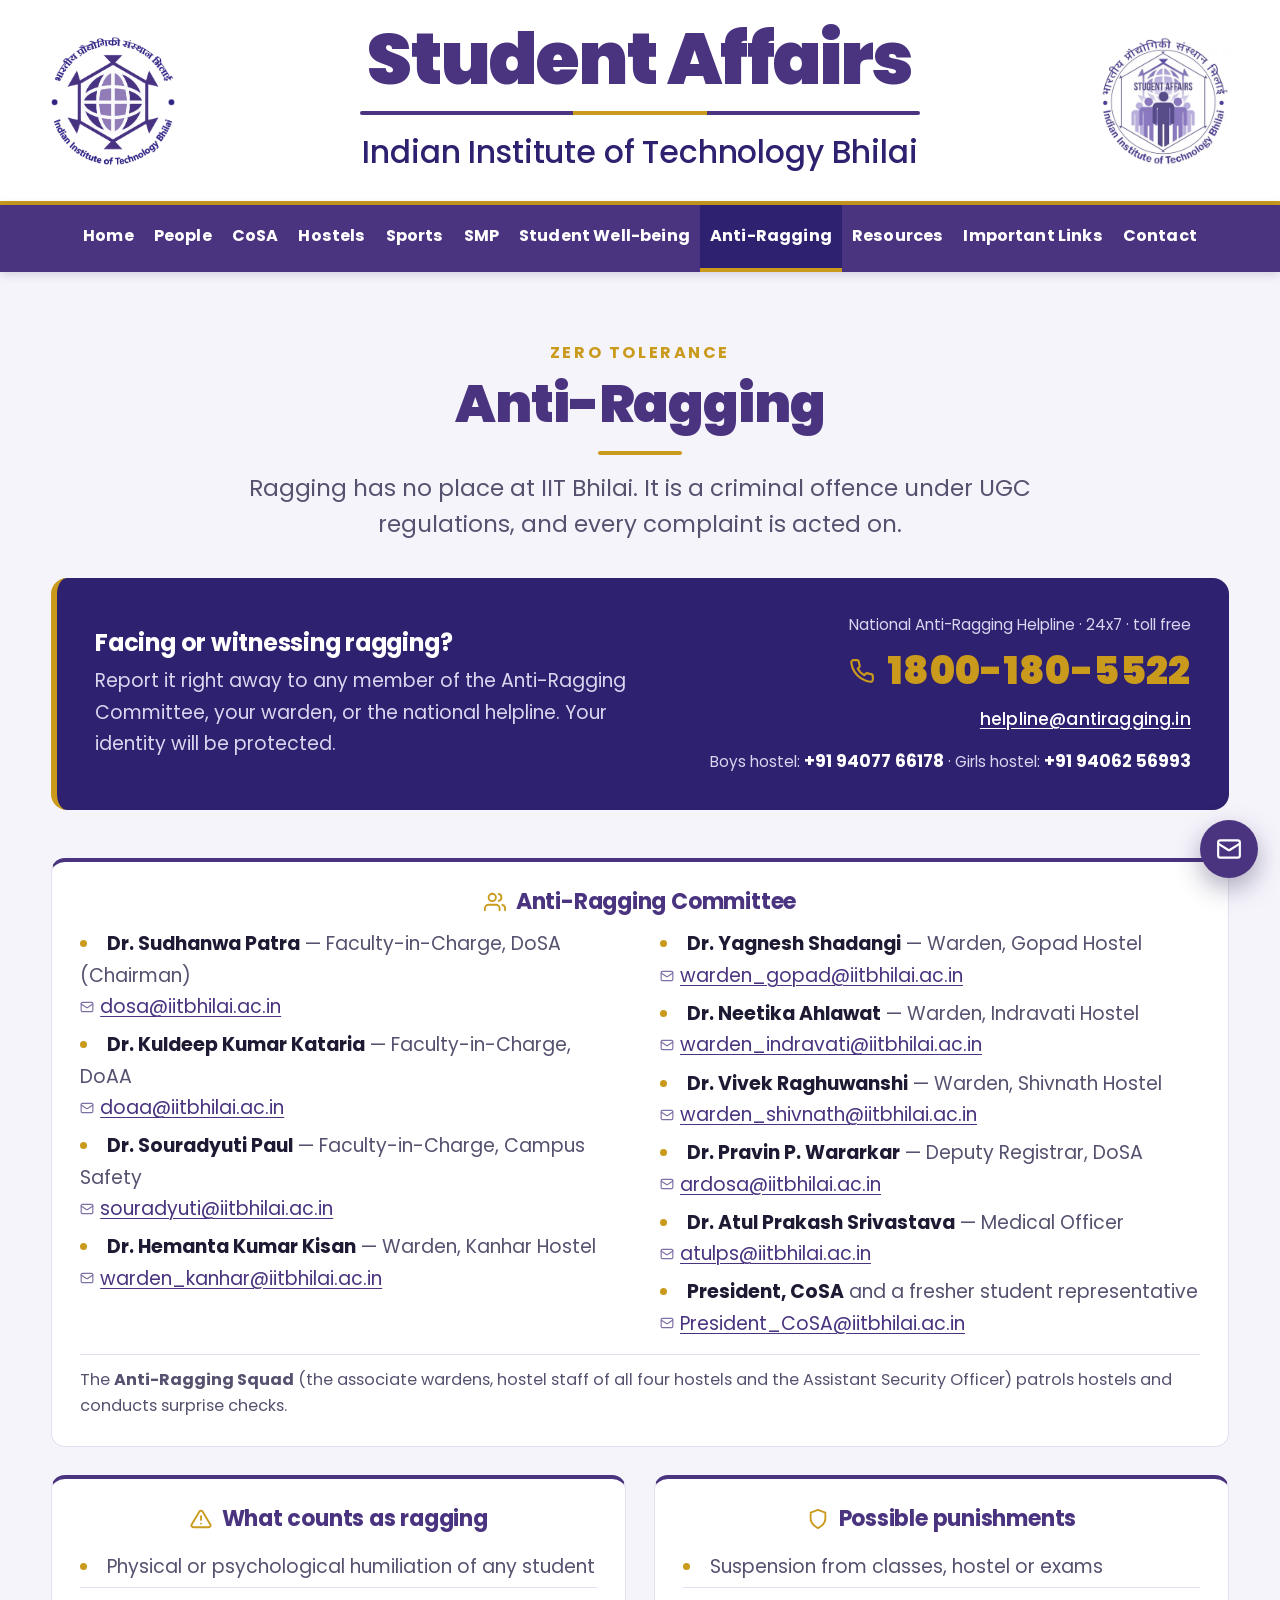
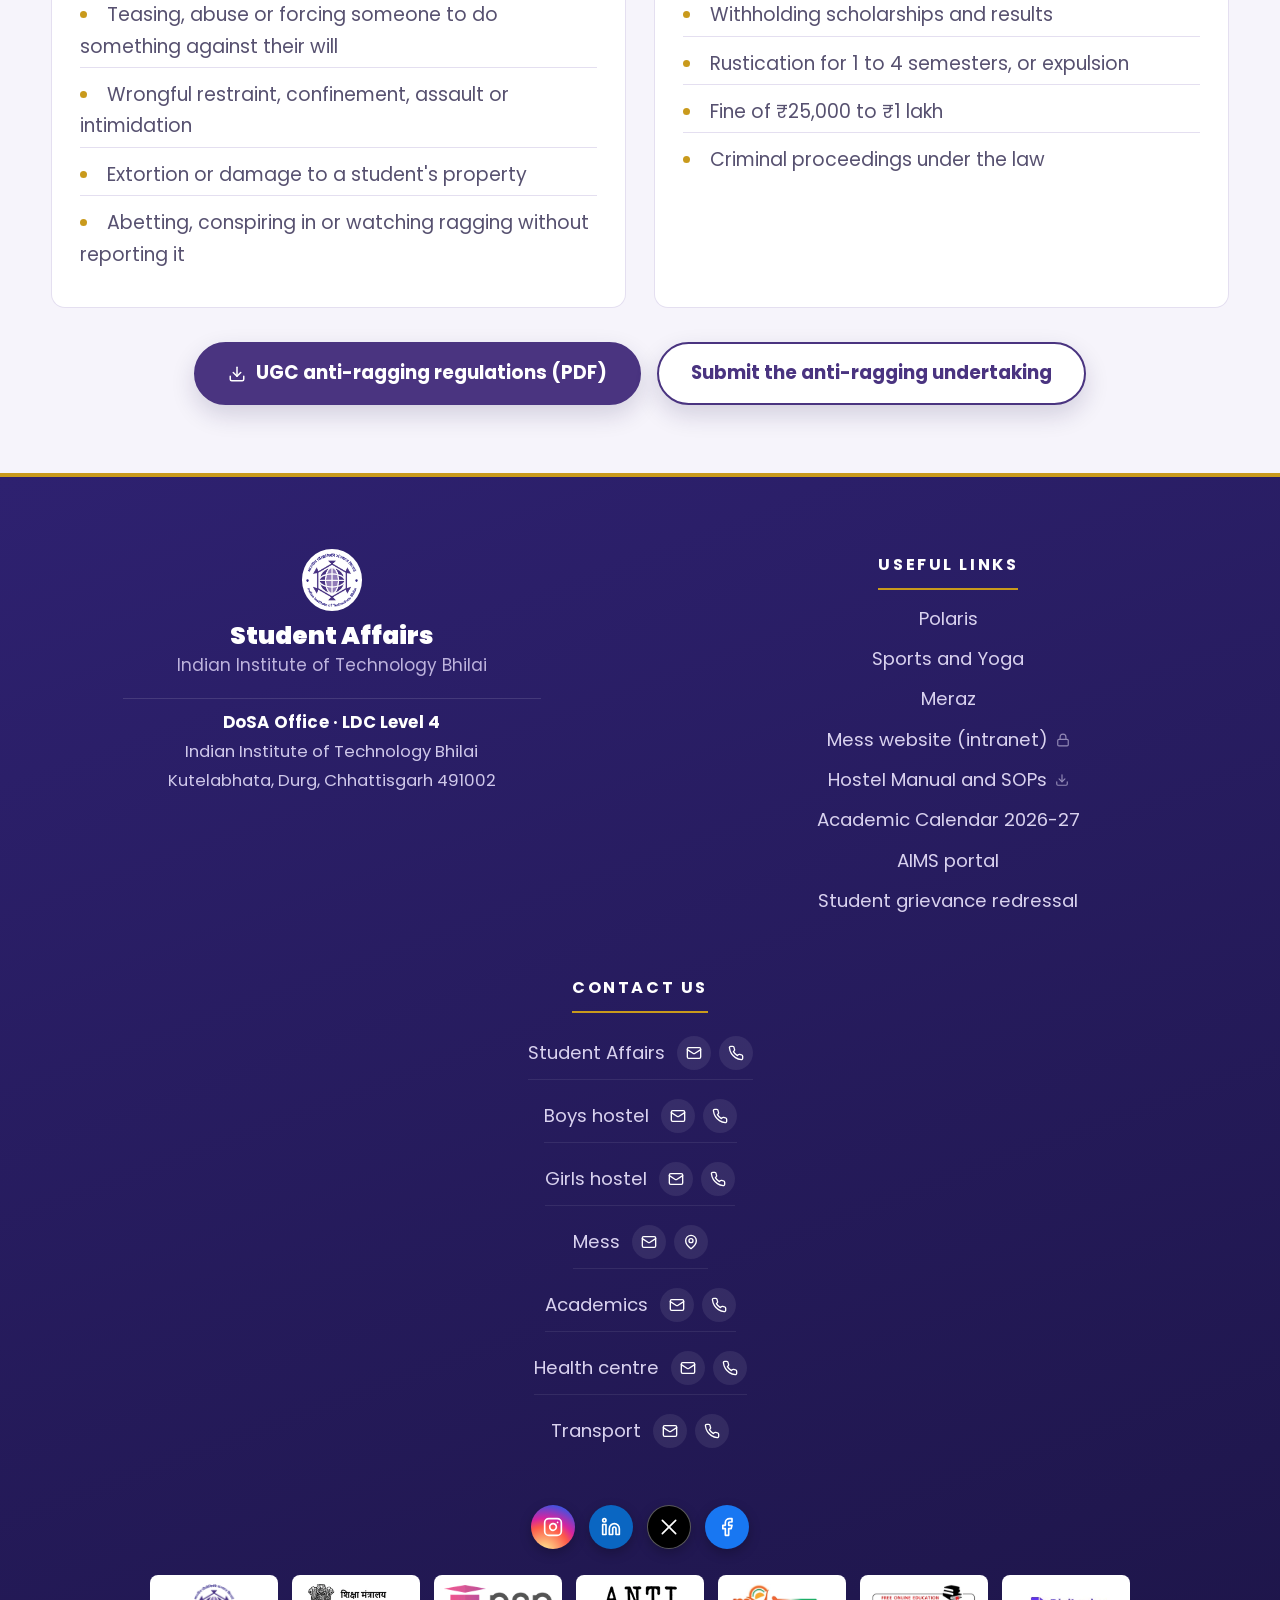
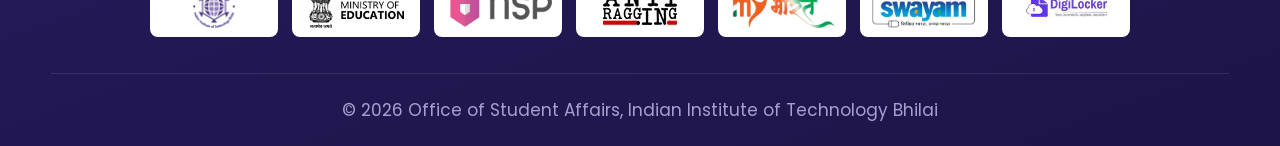
==== commit 625cbd35: "add student well-being page and anti-ragging ux" ====
--- a/anti-ragging.html
+++ b/anti-ragging.html
@@ -32,6 +32,9 @@
   <symbol id="i-pin" viewBox="0 0 24 24"><path d="M20 10c0 6-8 12-8 12s-8-6-8-12a8 8 0 0 1 16 0Z"/><circle cx="12" cy="10" r="3"/></symbol>
   <symbol id="i-lock" viewBox="0 0 24 24"><rect width="18" height="11" x="3" y="11" rx="2"/><path d="M7 11V7a5 5 0 0 1 10 0v4"/></symbol>
   <symbol id="i-web" viewBox="0 0 24 24"><circle cx="12" cy="12" r="10"/><path d="M12 2a14.5 14.5 0 0 0 0 20 14.5 14.5 0 0 0 0-20M2 12h20"/></symbol>
+  <symbol id="i-users" viewBox="0 0 24 24"><path d="M17 21v-2a4 4 0 0 0-4-4H5a4 4 0 0 0-4 4v2"/><circle cx="9" cy="7" r="4"/><path d="M23 21v-2a4 4 0 0 0-3-3.87"/><path d="M16 3.13a4 4 0 0 1 0 7.75"/></symbol>
+  <symbol id="i-alert" viewBox="0 0 24 24"><path d="M10.29 3.86 1.82 18a2 2 0 0 0 1.71 3h16.94a2 2 0 0 0 1.71-3L13.71 3.86a2 2 0 0 0-3.42 0z"/><path d="M12 9v4"/><path d="M12 17h.01"/></symbol>
+  <symbol id="i-shield" viewBox="0 0 24 24"><path d="M12 22s8-4 8-10V5l-8-3-8 3v7c0 6 8 10 8 10z"/></symbol>
 </svg>
 
 <header class="masthead">
@@ -68,6 +71,7 @@
         </ul>
       </li>
       <li><a href="smp.html">SMP</a></li>
+      <li><a href="wellness.html">Student Well-being</a></li>
       <li><a href="anti-ragging.html" class="active">Anti-Ragging</a></li>
       <li><a href="resources.html">Resources</a></li>
       <li class="has-sub"><a href="important-links.html">Important Links <svg class="ico caret"><use href="#i-down"/></svg></a>
@@ -96,36 +100,36 @@
       <p class="lead">Ragging has no place at IIT Bhilai. It is a criminal offence under UGC regulations, and every complaint is acted on.</p>
     </div>
     <div class="alert">
-      <div>
+      <div class="alert-copy">
         <h3>Facing or witnessing ragging?</h3>
         <p>Report it right away to any member of the Anti-Ragging Committee, your warden, or the national helpline. Your identity will be protected.</p>
       </div>
       <div class="helpline">
-        <small>National Anti-Ragging Helpline (24x7, toll free)</small>
-        <a href="tel:18001805522">1800-180-5522</a>
+        <small>National Anti-Ragging Helpline · 24x7 · toll free</small>
+        <a class="hl-num" href="tel:18001805522"><svg class="ico"><use href="#i-phone"/></svg>1800-180-5522</a>
         <a class="mail" href="mailto:helpline@antiragging.in">helpline@antiragging.in</a>
-        <small class="hostel-lines">Boys hostel: <a href="tel:+919407766178">+91 94077 66178</a><br>Girls hostel: <a href="tel:+919406256993">+91 94062 56993</a></small>
+        <small class="hostel-lines">Boys hostel: <a href="tel:+919407766178">+91 94077 66178</a> · Girls hostel: <a href="tel:+919406256993">+91 94062 56993</a></small>
       </div>
     </div>
     <div class="ar-grid">
       <div class="ar-card committee">
-        <h3>Anti-Ragging Committee</h3>
+        <h3><svg class="ico"><use href="#i-users"/></svg>Anti-Ragging Committee</h3>
         <ul>
-          <li>Dr. Sudhanwa Patra, Faculty-in-Charge, DoSA (Chairman)<br><a href="mailto:dosa@iitbhilai.ac.in">dosa@iitbhilai.ac.in</a></li>
-          <li>Dr. Kuldeep Kumar Kataria, Faculty-in-Charge, DoAA<br><a href="mailto:doaa@iitbhilai.ac.in">doaa@iitbhilai.ac.in</a></li>
-          <li>Dr. Souradyuti Paul, Faculty-in-Charge, Campus Safety<br><a href="mailto:souradyuti@iitbhilai.ac.in">souradyuti@iitbhilai.ac.in</a></li>
-          <li>Dr. Hemanta Kumar Kisan, Warden, Kanhar Hostel<br><a href="mailto:warden_kanhar@iitbhilai.ac.in">warden_kanhar@iitbhilai.ac.in</a></li>
-          <li>Dr. Yagnesh Shadangi, Warden, Gopad Hostel<br><a href="mailto:warden_gopad@iitbhilai.ac.in">warden_gopad@iitbhilai.ac.in</a></li>
-          <li>Dr. Neetika Ahlawat, Warden, Indravati Hostel<br><a href="mailto:warden_indravati@iitbhilai.ac.in">warden_indravati@iitbhilai.ac.in</a></li>
-          <li>Dr. Vivek Raghuwanshi, Warden, Shivnath Hostel<br><a href="mailto:warden_shivnath@iitbhilai.ac.in">warden_shivnath@iitbhilai.ac.in</a></li>
-          <li>Dr. Pravin P. Wararkar, Deputy Registrar, DoSA<br><a href="mailto:ardosa@iitbhilai.ac.in">ardosa@iitbhilai.ac.in</a></li>
-          <li>Dr. Atul Prakash Srivastava, Medical Officer<br><a href="mailto:atulps@iitbhilai.ac.in">atulps@iitbhilai.ac.in</a></li>
-          <li>President, CoSA, and a fresher student representative<br><a href="mailto:President_CoSA@iitbhilai.ac.in">President_CoSA@iitbhilai.ac.in</a></li>
+          <li><strong>Dr. Sudhanwa Patra</strong> — Faculty-in-Charge, DoSA (Chairman)<br><a href="mailto:dosa@iitbhilai.ac.in"><svg class="ico"><use href="#i-mail"/></svg>dosa@iitbhilai.ac.in</a></li>
+          <li><strong>Dr. Kuldeep Kumar Kataria</strong> — Faculty-in-Charge, DoAA<br><a href="mailto:doaa@iitbhilai.ac.in"><svg class="ico"><use href="#i-mail"/></svg>doaa@iitbhilai.ac.in</a></li>
+          <li><strong>Dr. Souradyuti Paul</strong> — Faculty-in-Charge, Campus Safety<br><a href="mailto:souradyuti@iitbhilai.ac.in"><svg class="ico"><use href="#i-mail"/></svg>souradyuti@iitbhilai.ac.in</a></li>
+          <li><strong>Dr. Hemanta Kumar Kisan</strong> — Warden, Kanhar Hostel<br><a href="mailto:warden_kanhar@iitbhilai.ac.in"><svg class="ico"><use href="#i-mail"/></svg>warden_kanhar@iitbhilai.ac.in</a></li>
+          <li><strong>Dr. Yagnesh Shadangi</strong> — Warden, Gopad Hostel<br><a href="mailto:warden_gopad@iitbhilai.ac.in"><svg class="ico"><use href="#i-mail"/></svg>warden_gopad@iitbhilai.ac.in</a></li>
+          <li><strong>Dr. Neetika Ahlawat</strong> — Warden, Indravati Hostel<br><a href="mailto:warden_indravati@iitbhilai.ac.in"><svg class="ico"><use href="#i-mail"/></svg>warden_indravati@iitbhilai.ac.in</a></li>
+          <li><strong>Dr. Vivek Raghuwanshi</strong> — Warden, Shivnath Hostel<br><a href="mailto:warden_shivnath@iitbhilai.ac.in"><svg class="ico"><use href="#i-mail"/></svg>warden_shivnath@iitbhilai.ac.in</a></li>
+          <li><strong>Dr. Pravin P. Wararkar</strong> — Deputy Registrar, DoSA<br><a href="mailto:ardosa@iitbhilai.ac.in"><svg class="ico"><use href="#i-mail"/></svg>ardosa@iitbhilai.ac.in</a></li>
+          <li><strong>Dr. Atul Prakash Srivastava</strong> — Medical Officer<br><a href="mailto:atulps@iitbhilai.ac.in"><svg class="ico"><use href="#i-mail"/></svg>atulps@iitbhilai.ac.in</a></li>
+          <li><strong>President, CoSA</strong> and a fresher student representative<br><a href="mailto:President_CoSA@iitbhilai.ac.in"><svg class="ico"><use href="#i-mail"/></svg>President_CoSA@iitbhilai.ac.in</a></li>
         </ul>
         <p class="ar-note">The <b>Anti-Ragging Squad</b> (the associate wardens, hostel staff of all four hostels and the Assistant Security Officer) patrols hostels and conducts surprise checks.</p>
       </div>
       <div class="ar-card">
-        <h3>What counts as ragging</h3>
+        <h3><svg class="ico"><use href="#i-alert"/></svg>What counts as ragging</h3>
         <ul>
           <li>Physical or psychological humiliation of any student</li>
           <li>Teasing, abuse or forcing someone to do something against their will</li>
@@ -135,7 +139,7 @@
         </ul>
       </div>
       <div class="ar-card">
-        <h3>Possible punishments</h3>
+        <h3><svg class="ico"><use href="#i-shield"/></svg>Possible punishments</h3>
         <ul>
           <li>Suspension from classes, hostel or exams</li>
           <li>Withholding scholarships and results</li>
@@ -145,9 +149,9 @@
         </ul>
       </div>
     </div>
-    <div class="btns">
+    <div class="btns ar-btns">
       <a class="btn primary" href="assets/docs/anti-ragging-ugc-regulations.pdf" target="_blank" rel="noopener"><svg class="ico"><use href="#i-file"/></svg>UGC anti-ragging regulations (PDF)</a>
-      <a class="btn ghost" href="https://www.antiragging.in/" target="_blank" rel="noopener">Submit the anti-ragging undertaking </a>
+      <a class="btn ghost" href="https://www.antiragging.in/" target="_blank" rel="noopener">Submit the anti-ragging undertaking</a>
     </div>
   </div>
 </section>
--- a/assets/css/style.css
+++ b/assets/css/style.css
@@ -78,6 +78,9 @@
 .btn.primary:hover{background:var(--purple-deep);border-color:var(--purple-deep);color:#fff}
 .btn.ghost{background:#fff;color:var(--purple)}
 .btn.ghost:hover{background:var(--tint)}
+.btn.insta{border:2px solid var(--purple);color:var(--purple);background:#fff;padding:14px 34px;border-radius:999px;font-size:1.1rem;letter-spacing:.01em;box-shadow:none;transition:background .2s,color .2s,transform .2s}
+.btn.insta:hover{background:var(--purple);color:#fff;transform:translateY(-2px)}
+.btn.insta .ico{width:22px;height:22px}
 .btn.gold{background:var(--gold);border-color:var(--gold);color:var(--purple-ink)}
 .btn.gold:hover{background:#b48814;border-color:#b48814;color:var(--purple-ink)}
 
@@ -102,7 +105,7 @@
 .dots button[aria-current="true"]{background:var(--gold);border-color:var(--gold)}
 .intro{text-align:center;padding-top:52px}
 .intro h2{font-size:clamp(2.6rem,6.6vw,5rem);line-height:1.05;letter-spacing:-.035em;margin-bottom:24px}
-.intro h2::after{width:110px;height:5px;margin-top:22px}
+.intro h2::after{display:none}
 .intro .lead{max-width:50ch}
 .quick{display:grid;grid-template-columns:repeat(6,1fr);margin-top:40px;border:1px solid var(--line);border-top:4px solid var(--gold);background:#fff}
 .quick a{display:block;padding:22px 14px;text-decoration:none;color:var(--purple);font-weight:700;font-size:1.1rem;border-right:1px solid var(--line)}
@@ -133,14 +136,15 @@
 .hostel dd a{overflow-wrap:anywhere;font-size:.92rem}
 
 /* CoSA */
-.cosa-top{display:grid;grid-template-columns:minmax(0,340px) 1fr;gap:56px;align-items:center;max-width:1180px;margin:0 auto}
+.cosa-top{display:grid;grid-template-columns:minmax(0,340px) minmax(0,1fr);gap:56px;align-items:center;max-width:1180px;margin:0 auto}
 .cosa-badge{text-align:center}
 .cosa-badge img{width:180px;height:180px;border-radius:50%;margin:0 auto 18px}
 .cosa-badge p{margin:0;color:var(--purple);font-weight:700;font-size:1.2rem}
 .quote{margin:0;padding:30px 34px;background:#fff;border-left:5px solid var(--gold);box-shadow:0 10px 30px rgba(29,21,72,.07)}
 .quote p{margin:0 0 14px;color:var(--muted);font-size:1.1rem}
-.quote footer{display:flex;align-items:center;gap:14px;font-weight:700;color:var(--purple)}
-.quote footer img{width:52px;height:52px;border-radius:50%;object-fit:cover}
+.quote footer{display:flex;align-items:center;gap:18px;font-weight:700;color:var(--purple)}
+
+.president-sig{margin-top:26px;padding-top:22px;border-top:1px solid var(--line);text-align:right;font-weight:700;font-style:normal;color:var(--purple);font-size:1.05rem}
 .quote footer small{display:block;font-weight:400;color:var(--muted)}
 .events{display:grid;grid-template-columns:repeat(auto-fit,minmax(min(250px,100%),1fr));gap:28px}
 .event{background:#fff;border:1px solid var(--line);overflow:hidden}
@@ -169,7 +173,7 @@
 .club .links .ico{width:16px;height:16px}
 
 /* Meraz */
-.meraz{display:grid;grid-template-columns:1fr 1.1fr;gap:56px;align-items:center;max-width:1380px;margin:0 auto}
+.meraz{display:grid;grid-template-columns:minmax(0,1fr) minmax(0,1.1fr);gap:56px;align-items:center;max-width:1380px;margin:0 auto}
 .meraz-copy p{color:var(--muted);margin:0 0 16px}
 .meraz-copy ul{margin:0 0 8px;padding:0;list-style:none;display:grid;grid-template-columns:1fr 1fr;gap:10px 24px}
 .meraz-copy li{position:relative;padding-left:20px;font-weight:500}
@@ -239,7 +243,14 @@
 .hostel dt{color:var(--muted)}
 .hostel dd{margin:0;font-weight:500}
 .h-staff{margin-top:auto;border-top:1px solid var(--line);padding-top:10px}
-.h-staff .member:first-child{border-top:0;padding-top:0}
+.president-spotlight{display:flex;flex-direction:column;align-items:center;justify-content:center;text-align:center;gap:16px;max-width:520px;margin:0 auto 30px;padding:30px 28px;background:#fff;border-top:4px solid var(--purple);border-radius:14px;box-shadow:0 12px 30px rgba(29,21,72,.1)}
+.president-spotlight img{width:128px;height:128px;border-radius:50%;object-fit:cover;flex-shrink:0;border:3px solid var(--gold)}
+.president-spotlight strong{display:block;font-size:1.5rem;font-weight:800;color:var(--purple);line-height:1.2}
+.president-spotlight small{display:block;color:var(--ink);font-weight:700;font-size:.95rem;margin:6px 0 12px;letter-spacing:.06em;text-transform:uppercase}
+.president-spotlight .mail-ico{display:inline-flex;align-items:center;justify-content:center;width:40px;height:40px;border-radius:50%;background:var(--tint);color:var(--purple);text-decoration:none}
+.president-spotlight .mail-ico:hover{background:var(--purple);color:#fff}
+.president-spotlight .mail-ico .ico{width:20px;height:20px}
+@media (max-width:560px){.president-spotlight{flex-direction:column;text-align:center;padding:24px 22px;gap:16px}.president-spotlight .mail-ico{margin:0 auto}}
 .amenities{display:grid;grid-template-columns:repeat(auto-fit,minmax(min(260px,100%),1fr));gap:0;margin-top:32px;border-top:1px solid var(--line);border-left:1px solid var(--line);background:#fff}
 .amenity{padding:22px 22px 24px;border-right:1px solid var(--line);border-bottom:1px solid var(--line)}
 .amenity h4{margin:0 0 4px;color:var(--purple);font-size:1.1rem}
@@ -289,14 +300,9 @@
 .spots a .ico{width:15px;height:15px;color:var(--gold)}
 
 /* People: tiered hierarchy (Director > DoSA > office > FICs > wardens) */
-.hierarchy{max-width:1180px;margin:0 auto}
 .office-line{text-align:center;margin:-14px 0 26px;color:var(--muted)}
 .office-line a{font-weight:700}
-.tier-label{display:flex;flex-direction:column;align-items:center;gap:0;margin:26px 0 12px;color:var(--purple);font-weight:800;font-size:1.05rem;letter-spacing:.1em;text-transform:uppercase}
-.hierarchy>.tier-label:first-child{margin-top:0}
-.tier-label .ico{width:24px;height:24px;color:var(--gold);stroke-width:2.5}
-.tier{display:flex;flex-wrap:wrap;justify-content:center;gap:16px}
-.pcard{position:relative;width:250px;display:flex;flex-direction:column;align-items:center;text-align:center;background:#fff;border:1px solid var(--line);border-top:4px solid var(--purple);padding:18px 14px 16px;transition:box-shadow .2s,transform .2s}
+.pcard{position:relative;width:250px;display:flex;flex-direction:column;align-items:center;text-align:center;background:#fff;border:1px solid var(--line);border-top:4px solid var(--purple);padding:18px 14px 16px;transition:box-shadow .2s,transform .2s;border-radius:16px}
 .pcard:hover{box-shadow:0 14px 28px rgba(29,21,72,.1);transform:translateY(-2px)}
 .pcard img,.p-init{width:116px;height:116px;border-radius:50%;object-fit:cover;margin-bottom:12px}
 .p-init{display:grid;place-items:center;background:var(--lilac);color:#fff;font-weight:900;font-size:1.5rem}
@@ -312,8 +318,7 @@
 .pcard.xl strong{font-size:1.3rem}
 .pcard.xl small{font-size:1.08rem}
 .pcard.key{background:var(--tint);border-top-color:var(--gold)}
-.tier.small .pcard{width:240px;padding:16px 14px}
-.tier.small .pcard img{width:96px;height:96px}
+.pcard.office-key{border-radius:16px;box-shadow:0 8px 22px rgba(29,21,72,.1)}
 
 /* People: compact team cards with photos *//* People: compact team cards with photos */
 .teams{display:grid;gap:18px;max-width:1380px;margin:0 auto}
@@ -541,7 +546,8 @@
 }
 @media (max-width:1180px){
   :root{--nav-h:56px}
-  .nav-toggle{display:block}
+  .nav .wrap{width:100%}
+  .nav-toggle{display:block;padding:16px 20px;font-size:1.15rem}
   .menu{display:none;flex-direction:column;flex-wrap:nowrap;padding-bottom:10px;max-height:calc(100vh - 70px);overflow-y:auto}
   .menu.open{display:flex}
   .nav a{padding:13px 14px;border-bottom:0;border-left:4px solid transparent}
@@ -551,7 +557,7 @@
   .sub a{color:#e9e4f6;padding:9px 14px;font-weight:500}
   .sub a:hover,.sub a.active{background:var(--purple-deep);color:#fff}
   .sub small{display:none}
-  .cosa-top,.meraz{grid-template-columns:1fr;gap:36px}
+  .cosa-top,.meraz{grid-template-columns:minmax(0,1fr);gap:36px}
 }
 @media (max-width:860px){
   body{font-size:17px}
@@ -609,7 +615,7 @@
   .glimpses{grid-template-columns:1fr 1fr;gap:10px}
   .tile .cap{padding:18px 10px 8px;font-size:.85rem;white-space:nowrap;overflow:hidden;text-overflow:ellipsis}
   .teams.three,.teams.four{grid-template-columns:1fr}
-  .pcard,.tier.small .pcard{width:calc(50% - 8px)}
+  .pcard{width:calc(50% - 8px)}
   .pcard.xl,.pcard.lg{width:100%}
   .hostels{grid-template-columns:1fr}
   .ar-card.committee ul{columns:1}
@@ -694,7 +700,7 @@
 .drone figcaption{margin-top:8px;font-size:.85rem;color:var(--muted)}
 
 /* Meraz (section) */
-.meraz-intro{display:grid;grid-template-columns:1fr 1.4fr;gap:28px;align-items:center;max-width:1380px;margin:0 auto}
+.meraz-intro{display:grid;grid-template-columns:minmax(0,1fr) minmax(0,1.4fr);gap:28px;align-items:center;max-width:1380px;margin:0 auto}
 .meraz-text{padding:28px;background:#f7f7f7;border-radius:14px}
 .meraz-text h4{margin:0 0 12px;font-size:1.35rem}
 .meraz-text p{margin:0;line-height:1.7;color:#555}
@@ -715,8 +721,8 @@
   .head{margin-bottom:26px}
   .lead{font-size:1.1rem}
   .subhead{margin:36px 0 16px}
-  .titleblock h1{font-size:2.1rem}
-  .titleblock p{font-size:1.05rem}
+  .titleblock h1{font-size:1.8rem;letter-spacing:-.03em}
+  .titleblock p{font-size:1rem}
   .btns{gap:12px}
   .btn{padding:12px 22px;font-size:1rem}
   .quote{padding:22px 20px}
@@ -748,7 +754,6 @@
   .meals div{padding:10px 6px}
   .meals strong{font-size:.86rem}
   .pcard img,.pcard .p-init{width:96px;height:96px}
-  .tier.small .pcard img{width:80px;height:80px}
   .pcard .p-mail{font-size:.8rem}
 }
 
@@ -758,37 +763,63 @@
 .masthead .logo-2 img{width:128px;height:auto}
 @media (max-width:860px){
   /* Phones: both logos side by side on one row, title below */
-  .masthead .wrap{display:flex;flex-wrap:wrap;justify-content:center;align-items:center;gap:12px 28px}
+  .masthead .wrap{display:flex;flex-wrap:wrap;justify-content:center;align-items:center;gap:10px 18px;padding:16px 0}
   .masthead .titleblock{flex-basis:100%;order:3}
   .masthead .logo-2:empty{display:none}
   .masthead .logo-main img,.masthead .logo-2 img{width:84px;height:auto}
 }
+@media (max-width:380px){
+  .titleblock h1{font-size:1.6rem;letter-spacing:-.035em}
+  .titleblock p{font-size:.9rem}
+  .masthead .logo-main img,.masthead .logo-2 img{width:66px}
+}
 
 /* Home: news strip */
-.news{margin-top:36px}
-.news-bar{display:flex;align-items:center;justify-content:space-between;gap:16px;margin-bottom:14px}
-h2.news-title{margin:0;font-size:clamp(1.4rem,2.4vw,1.8rem);text-align:left;display:flex;align-items:center;gap:12px}
-h2.news-title::before{content:"";width:10px;height:10px;border-radius:50%;background:var(--gold);box-shadow:0 0 0 4px rgba(201,154,28,.25)}
+.tagline{margin:4px auto 30px;display:block;font-family:'Lora',serif;font-style:italic;font-weight:600;font-size:clamp(1.4rem,3vw,2rem);line-height:1.35;max-width:44ch;text-align:center;color:var(--gold)}
+.intro-ornament{display:flex;align-items:center;justify-content:center;gap:14px;margin:0 auto 24px}
+.intro-ornament::before,.intro-ornament::after{content:"";width:70px;height:1px;background:var(--gold);opacity:.75}
+.intro-ornament span{width:11px;height:11px;background:var(--gold);transform:rotate(45deg)}
+/* Home: news section call-to-action buttons */
+.news-cta{display:flex;flex-wrap:wrap;gap:14px;justify-content:center;margin-top:32px}
+.news-cta .btn{border-radius:999px;padding:14px 34px;font-size:1.02rem;letter-spacing:.01em;box-shadow:0 10px 24px rgba(29,21,72,.18);transition:background .2s,color .2s,transform .2s,box-shadow .2s}
+.news-cta .btn.primary{background:var(--purple);border-color:var(--purple);color:#fff}
+.news-cta .btn.primary:hover{background:var(--purple-deep);border-color:var(--purple-deep);color:#fff;transform:translateY(-2px);box-shadow:0 14px 30px rgba(29,21,72,.26)}
+.news-cta .btn.ghost{background:#fff;border:2px solid var(--purple);color:var(--purple)}
+.news-cta .btn.ghost:hover{background:var(--purple);border-color:var(--purple);color:#fff;transform:translateY(-2px);box-shadow:0 14px 30px rgba(29,21,72,.2)}
+.news-cta .btn:active{transform:translateY(0)}
+.news-cta .btn:focus-visible{outline:3px solid var(--gold);outline-offset:3px}
+@media (max-width:560px){.news-cta{flex-direction:column;gap:12px}.news-cta .btn{justify-content:center;width:100%}}
+
+.news{margin-top:0;padding:56px 0}
+.news-bar{display:flex;flex-direction:column;align-items:center;justify-content:center;gap:14px;margin-bottom:26px;text-align:center;position:relative}
+@media (max-width:860px){.news-bar{gap:10px}}
+h2.news-title{margin:0;font-size:clamp(1.7rem,3vw,2.3rem);text-align:center;display:flex;align-items:center;gap:14px;font-weight:800}
+h2.news-title::before{content:"";width:14px;height:14px;border-radius:50%;background:var(--gold);box-shadow:0 0 0 6px rgba(201,154,28,.28);animation:pulse 1.4s infinite}
+@keyframes pulse{0%,100%{transform:scale(1);opacity:1}50%{transform:scale(1.35);opacity:.55}}
 h2.news-title::after{display:none}
-.news-nav{display:flex;gap:8px}
-.news-btn{width:40px;height:40px;border-radius:50%;border:2px solid var(--purple);background:#fff;color:var(--purple);display:grid;place-items:center;cursor:pointer}
+
+.news-nav{display:flex;gap:10px;margin-top:4px}
+.news-btn{width:44px;height:44px;border-radius:50%;border:2px solid var(--purple);background:#fff;color:var(--purple);display:grid;place-items:center;cursor:pointer;transition:background .15s,color .15s}
 .news-btn:hover{background:var(--purple);color:#fff}
-.news-track{display:grid;grid-auto-flow:column;grid-auto-columns:calc((100% - 3*18px)/4);gap:18px;overflow-x:auto;scroll-snap-type:x mandatory;scrollbar-width:none;padding:2px 2px 6px}
+.news-nav{position:absolute;right:0;top:50%;transform:translateY(-50%)}
+@media (max-width:860px){.news-nav{position:static;transform:none;margin-top:4px}}
+.news-track{display:grid;grid-auto-flow:column;grid-auto-columns:calc((100% - 2*18px)/3);gap:18px;overflow-x:auto;scroll-snap-type:x mandatory;scrollbar-width:none;padding:4px 4px 14px}
 .news-track::-webkit-scrollbar{display:none}
-.news-card{scroll-snap-align:start;display:flex;flex-direction:column;background:#fff;border:1px solid var(--line);border-top:4px solid var(--gold);padding:18px 20px 20px}
-.news-date{align-self:flex-start;background:var(--tint);color:var(--purple);font-weight:700;font-size:.8rem;letter-spacing:.06em;text-transform:uppercase;padding:3px 10px;border-radius:3px;margin-bottom:10px}
-.news-card h3{color:var(--purple);font-size:1.15rem;margin-bottom:6px}
-.news-card p{margin:0 0 12px;color:var(--muted);font-size:.98rem;flex:1}
-.news-card a{display:inline-flex;align-items:center;gap:6px;font-weight:700;font-size:.95rem}
+.news-card{scroll-snap-align:start;display:flex;flex-direction:column;gap:6px;background:#f8ead8;border:1px solid #ead9c2;border-top:3px solid var(--gold);border-radius:12px;padding:22px 24px 24px;color:var(--ink);box-shadow:0 4px 12px rgba(29,21,72,.06)}
+.news-date{align-self:flex-start;background:var(--tint);color:var(--purple);font-weight:700;font-size:.78rem;letter-spacing:.06em;text-transform:uppercase;padding:3px 10px;border-radius:4px;margin-bottom:10px}
+.news-card h3{color:var(--purple);font-size:1.45rem;margin-bottom:4px;font-weight:800}
+.news-card p{margin:0 0 14px;color:var(--muted);font-size:1.05rem;flex:1;line-height:1.6}
+.news-card a{display:inline-flex;align-items:center;gap:8px;font-weight:700;font-size:1rem;color:var(--purple);text-decoration:none}
+.news-card a:hover{color:var(--purple-deep)}
+.news-card a .ico{width:15px;height:15px}
 .news-card a .ico{width:15px;height:15px}
 @media (max-width:1180px){.news-track{grid-auto-columns:calc((100% - 2*18px)/3)}}
 @media (max-width:860px){.news-track{grid-auto-columns:calc((100% - 18px)/2)}}
 @media (max-width:560px){.news-track{grid-auto-columns:100%;gap:12px}}
 
 /* Home: Dean's message feature */
-.dean-feature{max-width:1100px;margin:0 auto;background:#fff;border-top:6px solid var(--gold);padding:44px 40px;box-shadow:0 12px 34px rgba(29,21,72,.08);text-align:center}
-.dean-feature>.eyebrow{justify-content:center}
-.dean-title{margin:10px 0 36px;font-size:clamp(1.6rem,3vw,2.3rem);color:var(--purple);font-weight:800}
+.dean-feature{max-width:1100px;margin:0 auto;background:#fff;border-top:6px solid var(--gold);padding:44px 40px;box-shadow:0 12px 34px rgba(29,21,72,.08);text-align:center;border-radius:16px}
+.dean-title{margin:0 0 36px;font-size:clamp(1.6rem,3vw,2.3rem);color:var(--gold);font-weight:800}
 .dean-body{display:flex;flex-direction:column;align-items:center;gap:32px;max-width:900px;margin:0 auto}
 .dean-person{display:flex;flex-direction:column;align-items:center;text-align:center}
 .dean-person img{width:180px;height:180px;border-radius:50%;object-fit:cover;display:block}
@@ -923,7 +954,7 @@
 .org-cell::before{content:"";position:absolute;top:0;left:50%;height:24px;border-left:2px solid #0f2a4a;transform:translateX(-1px)}
 .org-comb.dashed .org-cell::after{content:"";position:absolute;top:100%;left:50%;height:34px;border-left:2px dashed #b87333;transform:translateX(-1px)}
 .org-office{margin:34px 0 0}
-@media (max-width:820px){
+@media (max-width:1100px){
   .org-comb{display:block;margin-top:10px;padding-left:2px}
   .org-comb::before{display:none}
   .org-cell{display:block;position:relative;padding:6px 0 6px 30px}
@@ -968,20 +999,20 @@
 /* Org chart: Hostels inline expansion (desktop always visible, mobile toggle) */
 .hostels-cell{position:relative}
 .org-comb.hostels{width:560px;max-width:none;margin:22px 0 0;margin-left:50%;transform:translateX(-50%)}
-@media (min-width:821px){
+@media (min-width:1101px){
   .org-drop[hidden]{display:block !important}
   .org-comb.hostels[hidden]{display:flex !important}
   .org-branch{pointer-events:none;cursor:default}
   .org-branch .ico{display:none}
 }
-@media (max-width:820px){
+@media (max-width:1100px){
   .org-comb.hostels{width:100%;margin-left:0;transform:none;margin-top:10px;padding-left:26px}
 }
 
 .org-comb.hostels{width:100%;max-width:none;margin:0;margin-left:0;transform:none}
 .hostels-cell{position:static;z-index:auto}
 
-@media (min-width:821px){
+@media (min-width:1101px){
   .org-drop[hidden]{display:block !important}
   .org-comb.hostels[hidden]{display:flex !important}
 }
@@ -993,3 +1024,121 @@
 
 .cal-loading[hidden],.cal-error[hidden]{display:none !important}
 
+
+/* People: unit blocks */
+.p-init{width:96px;height:96px;border-radius:50%;background:var(--purple);color:#fff;font-size:1.4rem;font-weight:800;display:grid;place-items:center}
+.blocks{display:grid;grid-template-columns:minmax(0,1fr);gap:22px;max-width:1180px;margin:0 auto}
+.block{border:1px solid var(--line);border-top:5px solid var(--purple);border-radius:14px;padding:32px 32px 30px;text-align:center}
+.block.dean{border-top-color:var(--gold)}
+.block-name{margin:0 0 22px;font-size:2rem;color:var(--purple);font-weight:900;letter-spacing:-.02em;text-align:center;line-height:1.15}
+.block-name span{display:block;font-weight:600;color:var(--muted);font-size:.95rem;margin-top:6px}
+.block-sub{margin:16px auto 0;color:var(--muted);font-size:1.02rem}
+.block-people{display:flex;flex-wrap:wrap;justify-content:center;gap:16px}
+.block-people + .block-people{margin-top:18px}
+.block-people img.office-photo{object-position:center 15%}
+.hostels-grid{display:grid;grid-template-columns:repeat(2,minmax(0,1fr));gap:16px;margin:0 auto;max-width:1000px}
+.hostel-sub{background:transparent;border:1px solid var(--line);border-radius:12px;padding:20px}
+.hostel-sub h4{margin:0 0 14px;color:var(--purple);font-size:1.35rem;text-align:center;display:flex;justify-content:center;align-items:baseline;gap:8px}
+.hostel-sub h4 span{font-size:.8rem;color:var(--muted);font-weight:800;background:#fff;border:1px solid var(--line);padding:1px 10px;border-radius:5px;letter-spacing:.08em}
+.hostel-sub .block-people{justify-content:center}
+@media (max-width:820px){.hostels-grid{grid-template-columns:1fr}.block-people .pcard{width:100%}}
+.block-member{display:flex;grid-template-columns:96px 1fr;align-items:center;gap:18px;padding:14px 18px;background:#fff;border:1px solid var(--line);border-radius:14px;text-align:left}
+.block-member img,.block-member .p-init{width:96px;height:96px;flex:none;border-radius:50%;object-fit:cover}
+.block-member strong{font-size:1.3rem;line-height:1.25;color:var(--ink);display:block}
+.block-member small{font-size:.95rem;color:var(--muted);display:block;margin-bottom:6px;line-height:1.4}
+.block-member a{font-size:.95rem;color:var(--purple);font-weight:500;overflow-wrap:anywhere}
+.block-member a:hover{color:var(--purple-deep)}
+.p-init.round{display:grid;place-items:center;background:var(--purple);color:#fff;font-weight:800;font-size:1.4rem;width:96px;height:96px;border-radius:50%}
+.p-mail{overflow-wrap:anywhere;word-break:break-word;flex-wrap:wrap;max-width:100%}
+.block-member a{overflow-wrap:anywhere;word-break:break-word}
+.block-member > div{min-width:0}
+.blocks .block{min-width:0}
+.member > div,.council-grid .member > div{min-width:0}
+.member strong,.member small{overflow-wrap:anywhere}
+
+.block-people > *{min-width:0}
+.hostels-grid{width:100%}
+
+.hostel-sub{min-width:0}
+.hostel-sub h4{flex-wrap:wrap;text-align:center}
+
+.block-member strong,.block-member small{overflow-wrap:anywhere}
+
+.member strong,.member small,.block-member strong,.block-member small{overflow-wrap:break-word}
+@media (max-width:560px){
+  .block-member strong{font-size:1.02rem}
+  .block-member small{font-size:.82rem;margin-bottom:4px}
+  .block-member{gap:12px;padding:12px 14px}
+}
+
+.block-name{overflow-wrap:break-word}
+@media (max-width:560px){
+  .block-name{font-size:1.5rem}
+}
+
+@media (max-width:560px){
+  .block-member img{width:72px;height:72px}
+  .block-member .p-init{width:72px;height:72px;font-size:1.1rem}
+}
+
+@media (max-width:560px){
+  .council-grid .member{gap:10px}
+  .council-grid .member img{width:64px;height:64px}
+  .council-grid .member strong{font-size:.95rem;line-height:1.2}
+  .council-grid .member small{font-size:.8rem}
+  .council-grid .mail-ico{width:38px;height:38px}
+  .council-grid .member .ico{width:16px;height:16px}
+}
+
+strong,small,p,li,dt,dd,h1,h2,h3,h4,h5,h6,blockquote,figcaption,td,th{overflow-wrap:break-word}
+
+/* Anti-ragging: UX refinements */
+#anti-ragging .alert{border-radius:16px;padding:34px 38px;gap:36px}
+#anti-ragging .alert h3{font-size:1.4rem;margin-bottom:6px}
+#anti-ragging .alert-copy{max-width:560px}
+#anti-ragging .helpline{display:flex;flex-direction:column;align-items:flex-end;gap:2px}
+#anti-ragging .helpline a.hl-num{display:inline-flex;align-items:center;gap:12px;font-size:clamp(1.7rem,3vw,2.3rem);color:var(--gold)}
+#anti-ragging .helpline a.hl-num .ico{width:26px;height:26px}
+#anti-ragging .helpline small{font-size:.9rem}
+#anti-ragging .ar-card{border-radius:14px}
+#anti-ragging .ar-card h3{display:flex;align-items:center;gap:10px}
+#anti-ragging .ar-card h3 .ico{width:22px;height:22px;color:var(--gold)}
+#anti-ragging .ar-card:not(.committee) li{padding:5px 0;border-bottom:1px solid var(--line)}
+#anti-ragging .ar-card:not(.committee) li:last-child{border-bottom:0}
+#anti-ragging .ar-card.committee li strong{color:var(--ink)}
+#anti-ragging .ar-card.committee li a{display:inline-flex;align-items:center;gap:6px}
+#anti-ragging .ar-card.committee li a .ico{width:14px;height:14px;opacity:.7}
+#anti-ragging .ar-btns .btn{border-radius:999px;padding:14px 32px;box-shadow:0 10px 24px rgba(29,21,72,.16);transition:background .2s,color .2s,transform .2s,box-shadow .2s}
+#anti-ragging .ar-btns .btn.primary:hover{transform:translateY(-2px);box-shadow:0 14px 30px rgba(29,21,72,.24)}
+#anti-ragging .ar-btns .btn.ghost:hover{background:var(--purple);color:#fff;transform:translateY(-2px);box-shadow:0 14px 30px rgba(29,21,72,.2)}
+@media (max-width:860px){
+  #anti-ragging .alert{gap:24px}
+  #anti-ragging .helpline{align-items:flex-start}
+}
+
+#anti-ragging .ar-card h3{justify-content:center;text-align:center}
+#anti-ragging .ar-card ul{text-align:left}
+#anti-ragging .ar-note{text-align:left}
+
+/* Student Well-being page */
+.well-grid{display:grid;grid-template-columns:repeat(auto-fit,minmax(min(300px,100%),1fr));gap:28px;max-width:1180px;margin:0 auto}
+.well-card{background:#fff;border:1px solid var(--line);border-top:4px solid var(--gold);border-radius:14px;padding:26px 28px;text-align:center}
+.well-card h3{display:flex;align-items:center;justify-content:center;gap:10px;color:var(--purple);margin-bottom:10px}
+.well-card h3 .ico{width:22px;height:22px;color:var(--gold)}
+.well-card p{margin:0;color:var(--muted)}
+.well-links{display:flex;flex-wrap:wrap;gap:10px;justify-content:center;margin-top:16px}
+.well-links .btn{border-radius:999px;padding:10px 18px;font-size:.95rem;box-shadow:none}
+
+.f-brand{flex-direction:column;gap:10px;text-align:center}
+
+.well-photo{width:128px;height:128px;border-radius:50%;object-fit:cover;flex:none;box-shadow:0 10px 26px rgba(29,21,72,.28)}
+
+.well-photo{border:none}
+
+.president-spotlight .well-photo{border:none}
+
+@media (max-width:560px){
+  .well-links{flex-direction:column;align-items:stretch}
+  .well-links .btn{justify-content:center;font-size:.82rem}
+}
+
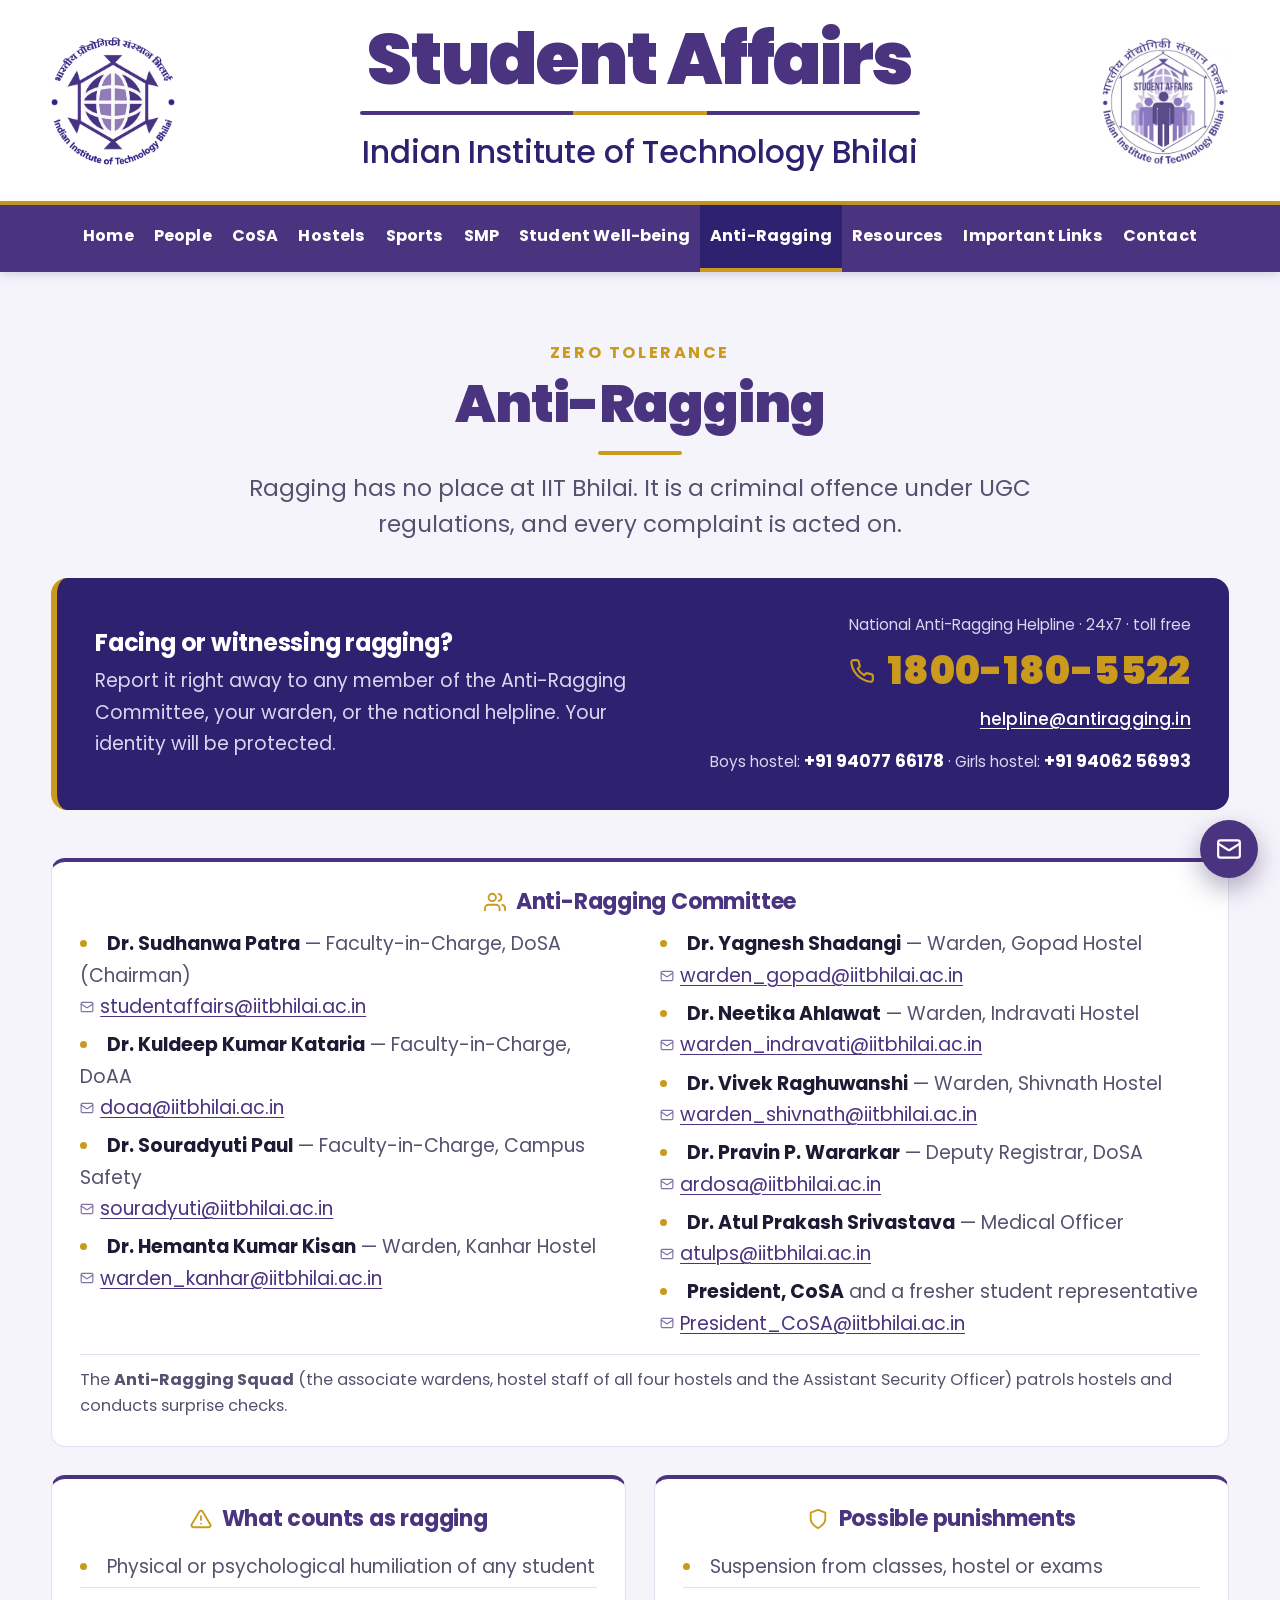
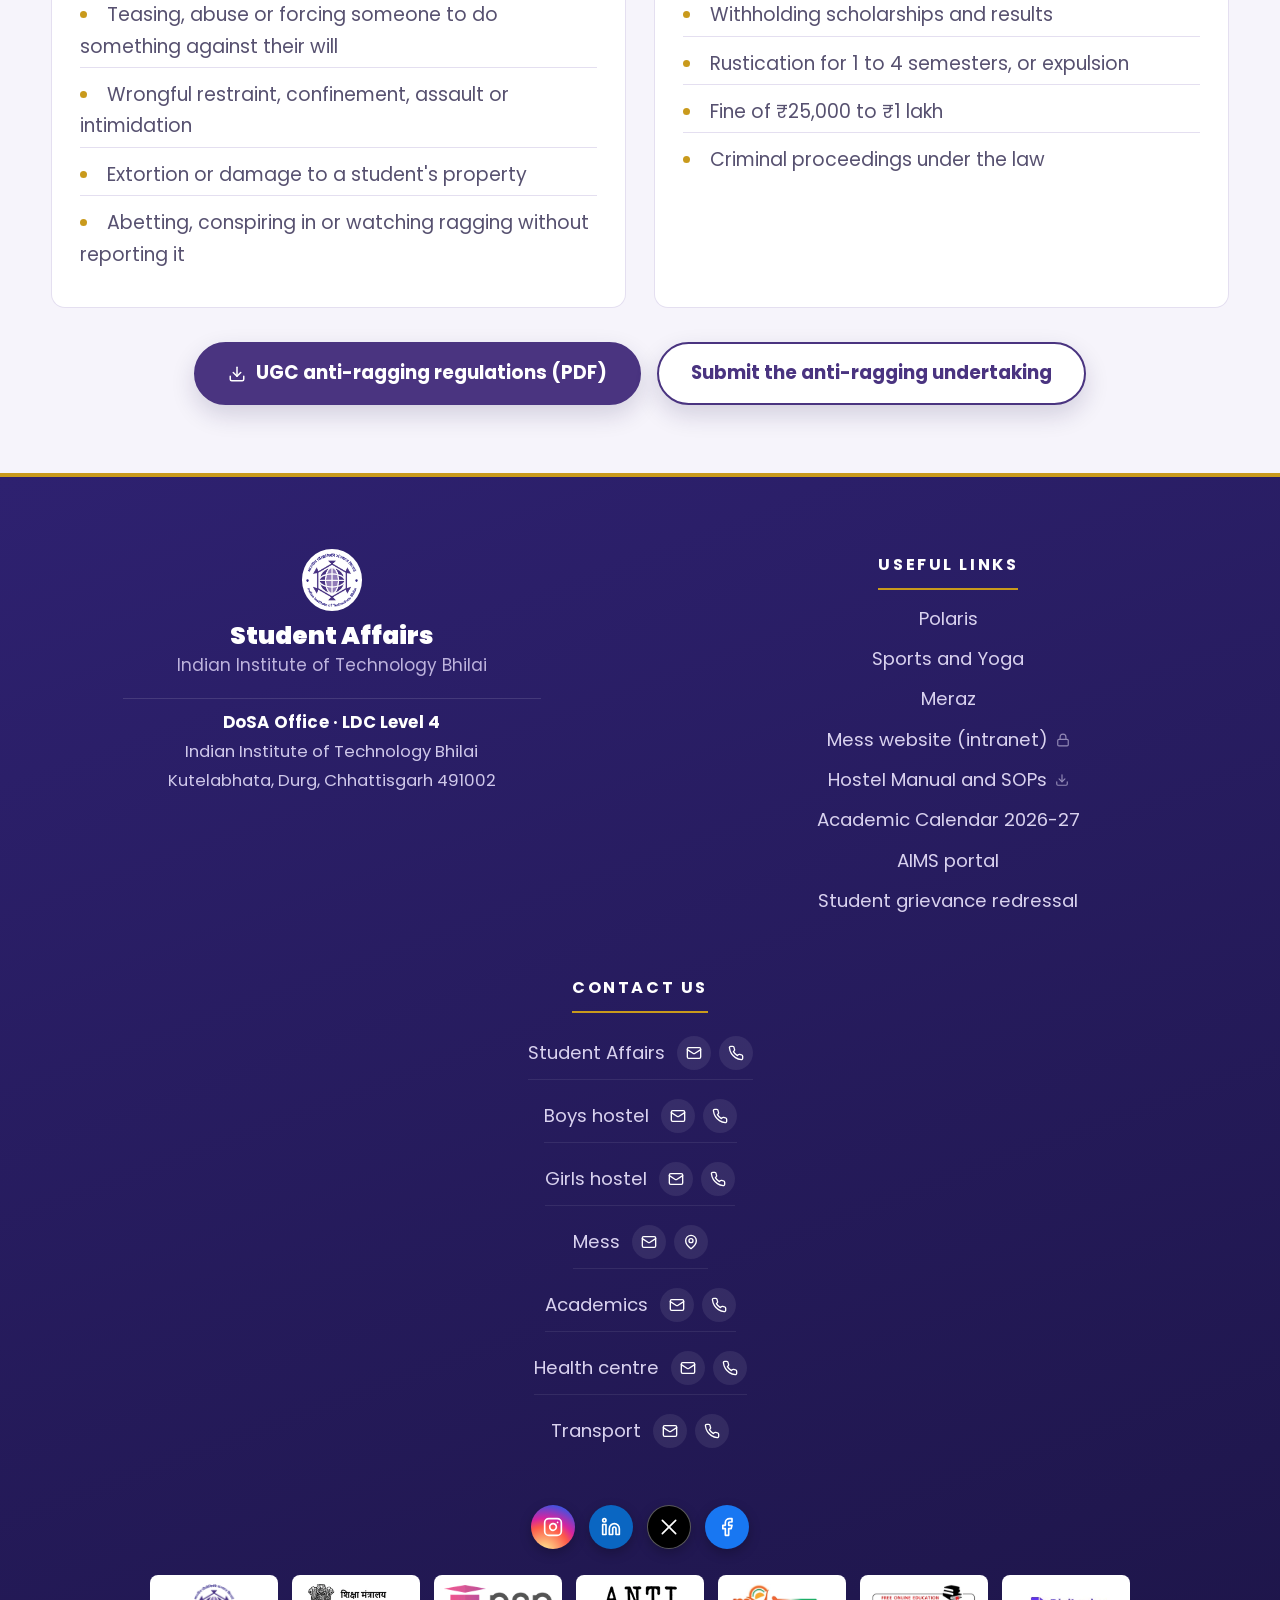
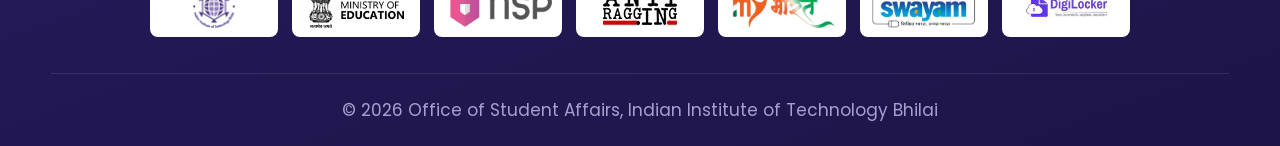
==== commit e800d201: "flatten dosa office, fix dean quote and emails" ====
--- a/anti-ragging.html
+++ b/anti-ragging.html
@@ -115,7 +115,7 @@
       <div class="ar-card committee">
         <h3><svg class="ico"><use href="#i-users"/></svg>Anti-Ragging Committee</h3>
         <ul>
-          <li><strong>Dr. Sudhanwa Patra</strong> — Faculty-in-Charge, DoSA (Chairman)<br><a href="mailto:dosa@iitbhilai.ac.in"><svg class="ico"><use href="#i-mail"/></svg>dosa@iitbhilai.ac.in</a></li>
+          <li><strong>Dr. Sudhanwa Patra</strong> — Faculty-in-Charge, DoSA (Chairman)<br><a href="mailto:studentaffairs@iitbhilai.ac.in"><svg class="ico"><use href="#i-mail"/></svg>studentaffairs@iitbhilai.ac.in</a></li>
           <li><strong>Dr. Kuldeep Kumar Kataria</strong> — Faculty-in-Charge, DoAA<br><a href="mailto:doaa@iitbhilai.ac.in"><svg class="ico"><use href="#i-mail"/></svg>doaa@iitbhilai.ac.in</a></li>
           <li><strong>Dr. Souradyuti Paul</strong> — Faculty-in-Charge, Campus Safety<br><a href="mailto:souradyuti@iitbhilai.ac.in"><svg class="ico"><use href="#i-mail"/></svg>souradyuti@iitbhilai.ac.in</a></li>
           <li><strong>Dr. Hemanta Kumar Kisan</strong> — Warden, Kanhar Hostel<br><a href="mailto:warden_kanhar@iitbhilai.ac.in"><svg class="ico"><use href="#i-mail"/></svg>warden_kanhar@iitbhilai.ac.in</a></li>
--- a/assets/css/style.css
+++ b/assets/css/style.css
@@ -300,8 +300,6 @@
 .spots a .ico{width:15px;height:15px;color:var(--gold)}
 
 /* People: tiered hierarchy (Director > DoSA > office > FICs > wardens) */
-.office-line{text-align:center;margin:-14px 0 26px;color:var(--muted)}
-.office-line a{font-weight:700}
 .pcard{position:relative;width:250px;display:flex;flex-direction:column;align-items:center;text-align:center;background:#fff;border:1px solid var(--line);border-top:4px solid var(--purple);padding:18px 14px 16px;transition:box-shadow .2s,transform .2s;border-radius:16px}
 .pcard:hover{box-shadow:0 14px 28px rgba(29,21,72,.1);transform:translateY(-2px)}
 .pcard img,.p-init{width:116px;height:116px;border-radius:50%;object-fit:cover;margin-bottom:12px}
@@ -318,7 +316,6 @@
 .pcard.xl strong{font-size:1.3rem}
 .pcard.xl small{font-size:1.08rem}
 .pcard.key{background:var(--tint);border-top-color:var(--gold)}
-.pcard.office-key{border-radius:16px;box-shadow:0 8px 22px rgba(29,21,72,.1)}
 
 /* People: compact team cards with photos *//* People: compact team cards with photos */
 .teams{display:grid;gap:18px;max-width:1380px;margin:0 auto}
@@ -825,7 +822,7 @@
 .dean-person img{width:180px;height:180px;border-radius:50%;object-fit:cover;display:block}
 .dean-person h4{margin:18px 0 4px;font-size:1.3rem;color:var(--ink);font-weight:700}
 .dean-person p{margin:0;color:var(--purple);font-weight:600;text-transform:uppercase;letter-spacing:.08em;font-size:.85rem}
-.dean-quote{margin:0;font-style:italic;line-height:1.8;color:var(--ink);border-left:4px solid var(--gold);padding-left:26px;max-width:800px;width:100%;overflow-wrap:break-word;text-align:left}
+.dean-quote{margin:0;font-style:italic;line-height:1.8;color:var(--ink);padding-left:0;max-width:800px;width:100%;overflow-wrap:break-word;text-align:left}
 .dean-quote p{margin:0 0 18px;font-family:'Lora',serif;font-size:clamp(1.18rem,1.9vw,1.38rem);line-height:1.8;color:#3c3656}
 .dean-quote footer{font-weight:700;color:var(--purple);font-size:1.25rem;margin-top:26px}
 @media (max-width:860px){
@@ -1142,3 +1139,15 @@
   .well-links .btn{justify-content:center;font-size:.82rem}
 }
 
+.block.director .director-card{width:440px;padding:30px 24px 26px}
+.block.director .director-card img{width:180px;height:180px}
+.block.director .director-card strong{font-size:1.45rem}
+
+@media (max-width:560px){.block.director .director-card{width:100%}}
+
+.hostel{text-align:center}
+.hostel dl{text-align:center}
+.loc-card{text-align:center}
+.loc.center{text-align:center}
+.ccps-card,.icc-group{text-align:center}
+
